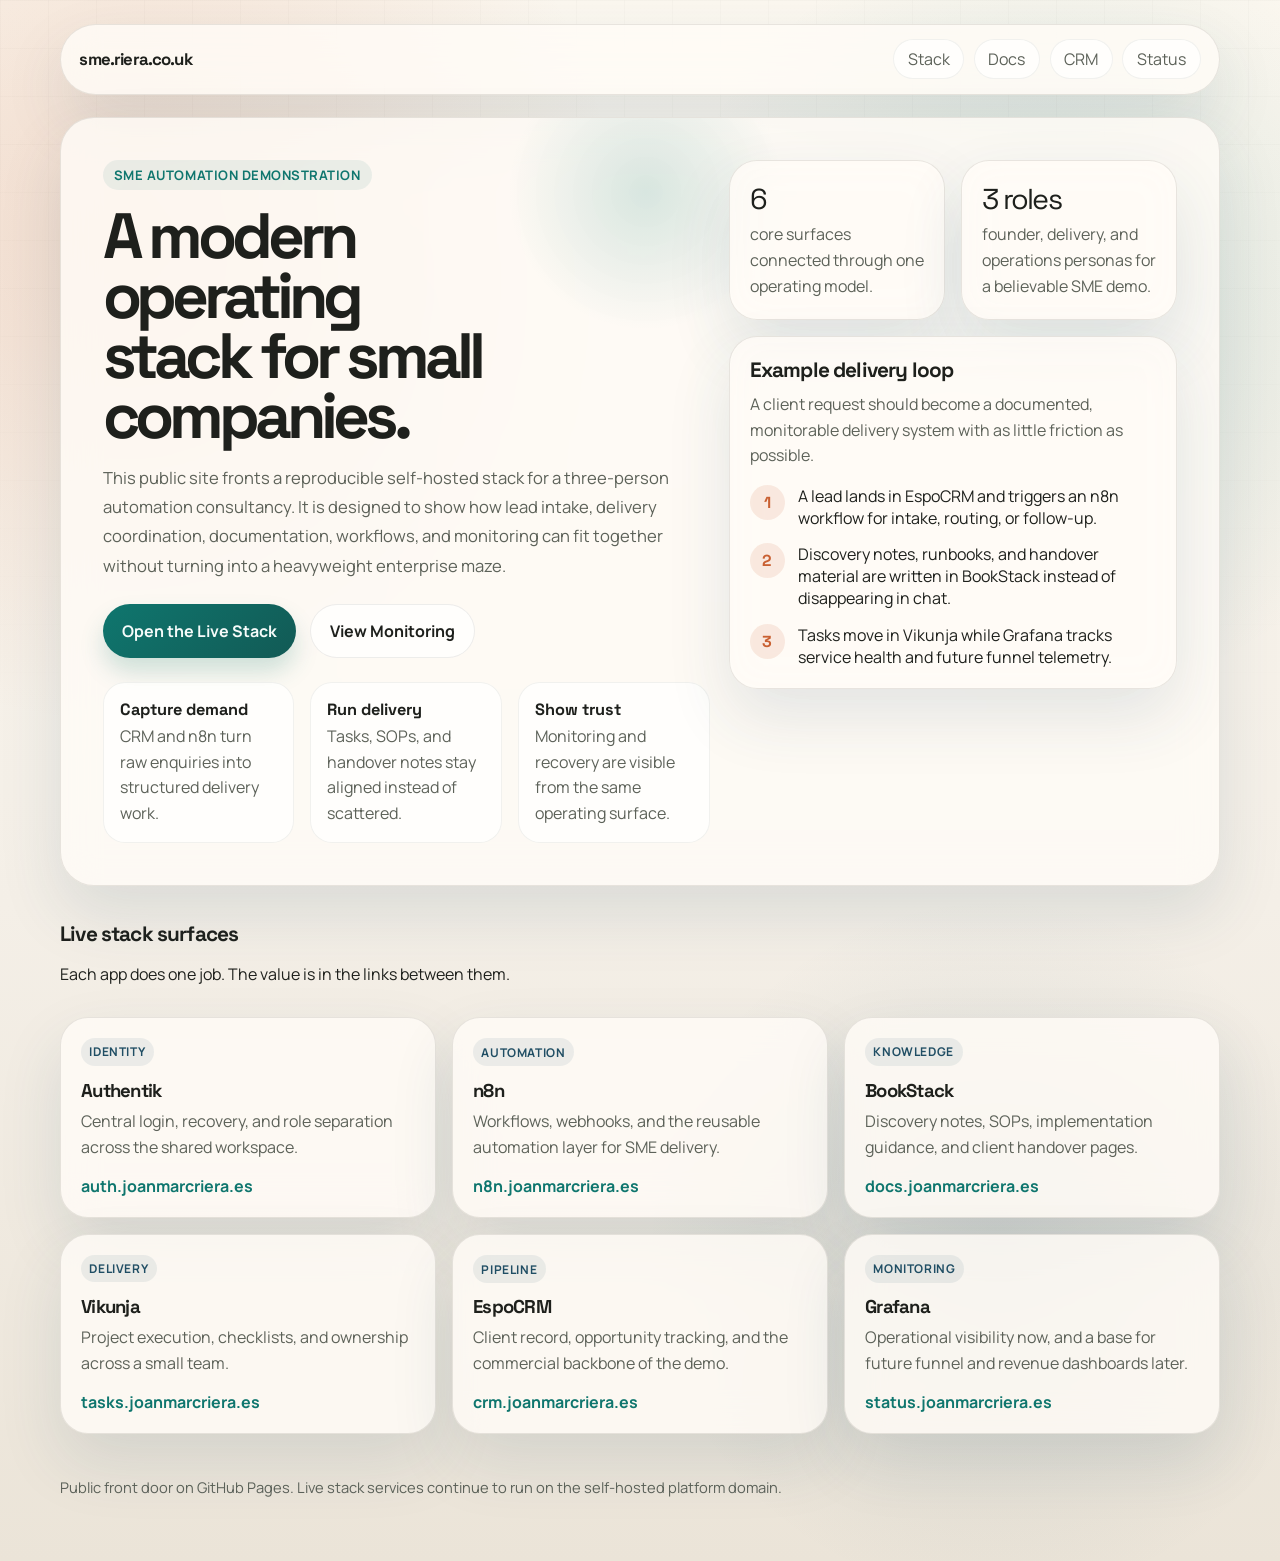
==== index.html @ 88e0353f "Add GitHub Pages landing site" ====
<!doctype html>
<html lang="en">
<head>
  <meta charset="utf-8">
  <meta name="viewport" content="width=device-width, initial-scale=1">
  <title>SME Automation Stack</title>
  <meta name="description" content="A compact public front door for a reproducible SME automation stack built around CRM, docs, tasks, workflows, and monitoring.">
  <link rel="preconnect" href="https://fonts.googleapis.com">
  <link rel="preconnect" href="https://fonts.gstatic.com" crossorigin>
  <link href="https://fonts.googleapis.com/css2?family=Space+Grotesk:wght@500;700&family=Manrope:wght@400;500;700&display=swap" rel="stylesheet">
  <style>
    :root {
      --bg: #f4efe7;
      --text: #1e201c;
      --muted: #5d6259;
      --line: rgba(30, 32, 28, 0.1);
      --panel: rgba(255, 252, 247, 0.82);
      --accent: #0f766e;
      --accent-2: #c96032;
      --accent-3: #204e64;
      --shadow: 0 28px 64px rgba(32, 78, 100, 0.12);
      --radius: 28px;
    }

    * { box-sizing: border-box; }
    html { scroll-behavior: smooth; }

    body {
      margin: 0;
      min-height: 100vh;
      font-family: "Manrope", sans-serif;
      color: var(--text);
      background:
        radial-gradient(circle at 10% 15%, rgba(201, 96, 50, 0.18), transparent 28%),
        radial-gradient(circle at 82% 20%, rgba(15, 118, 110, 0.14), transparent 24%),
        radial-gradient(circle at 78% 80%, rgba(32, 78, 100, 0.12), transparent 22%),
        linear-gradient(180deg, #fbf7ef 0%, var(--bg) 58%, #ebe4d8 100%);
    }

    body::before {
      content: "";
      position: fixed;
      inset: 0;
      background-image:
        linear-gradient(rgba(30, 32, 28, 0.04) 1px, transparent 1px),
        linear-gradient(90deg, rgba(30, 32, 28, 0.04) 1px, transparent 1px);
      background-size: 48px 48px;
      mask-image: linear-gradient(180deg, rgba(0, 0, 0, 0.45), transparent 85%);
      pointer-events: none;
    }

    a {
      color: inherit;
      text-decoration: none;
    }

    .shell {
      width: min(1160px, calc(100% - 2rem));
      margin: 0 auto;
      padding: 1.5rem 0 4rem;
      position: relative;
    }

    .topbar,
    .hero,
    .stack-card,
    .service-card,
    .flow-card {
      border: 1px solid var(--line);
      background: var(--panel);
      backdrop-filter: blur(18px);
      box-shadow: var(--shadow);
    }

    .topbar {
      display: flex;
      justify-content: space-between;
      align-items: center;
      gap: 1rem;
      border-radius: 999px;
      padding: 0.9rem 1.15rem;
      margin-bottom: 1.4rem;
    }

    .brand {
      font-family: "Space Grotesk", sans-serif;
      font-weight: 700;
      letter-spacing: -0.05em;
      font-size: 1.05rem;
    }

    .topnav {
      display: flex;
      flex-wrap: wrap;
      gap: 0.6rem;
      justify-content: flex-end;
    }

    .pill {
      padding: 0.5rem 0.85rem;
      border-radius: 999px;
      background: rgba(255, 255, 255, 0.72);
      color: var(--muted);
      border: 1px solid rgba(30, 32, 28, 0.06);
    }

    .hero {
      border-radius: 34px;
      padding: 2.6rem;
      display: grid;
      grid-template-columns: minmax(0, 1.15fr) minmax(320px, 0.85fr);
      gap: 1.2rem;
      overflow: hidden;
    }

    .hero-copy {
      position: relative;
    }

    .hero-copy::after {
      content: "";
      position: absolute;
      right: -5rem;
      top: -7rem;
      width: 18rem;
      height: 18rem;
      background: radial-gradient(circle, rgba(15, 118, 110, 0.16), transparent 68%);
      pointer-events: none;
    }

    .eyebrow {
      display: inline-flex;
      align-items: center;
      gap: 0.5rem;
      padding: 0.38rem 0.7rem;
      border-radius: 999px;
      color: var(--accent);
      background: rgba(15, 118, 110, 0.08);
      font-size: 0.82rem;
      font-weight: 700;
      letter-spacing: 0.04em;
      text-transform: uppercase;
    }

    h1 {
      margin: 1rem 0 0.9rem;
      font-family: "Space Grotesk", sans-serif;
      font-size: clamp(3rem, 5vw, 5.4rem);
      line-height: 0.94;
      letter-spacing: -0.08em;
      max-width: 10ch;
    }

    .lead {
      max-width: 60ch;
      color: var(--muted);
      line-height: 1.75;
      font-size: 1.04rem;
      margin-bottom: 1.5rem;
    }

    .actions {
      display: flex;
      flex-wrap: wrap;
      gap: 0.85rem;
      margin-bottom: 1.5rem;
    }

    .button {
      display: inline-flex;
      align-items: center;
      justify-content: center;
      padding: 0.95rem 1.2rem;
      border-radius: 999px;
      font-weight: 700;
      transition: transform 180ms ease;
    }

    .button:hover { transform: translateY(-2px); }

    .button-primary {
      color: #f6fbfa;
      background: linear-gradient(135deg, var(--accent), #125a55);
      box-shadow: 0 14px 24px rgba(15, 118, 110, 0.2);
    }

    .button-secondary {
      background: rgba(255, 255, 255, 0.72);
      border: 1px solid rgba(30, 32, 28, 0.08);
    }

    .signal-grid,
    .service-grid {
      display: grid;
      gap: 1rem;
    }

    .signal-grid {
      grid-template-columns: repeat(3, minmax(0, 1fr));
    }

    .stack-side {
      display: grid;
      gap: 1rem;
      align-content: start;
    }

    .stack-card,
    .flow-card,
    .service-card {
      border-radius: var(--radius);
      padding: 1.25rem;
    }

    .signal {
      border-radius: 22px;
      padding: 1rem;
      background: rgba(255, 255, 255, 0.72);
      border: 1px solid rgba(30, 32, 28, 0.06);
    }

    .signal strong,
    .stack-card strong {
      display: block;
      font-family: "Space Grotesk", sans-serif;
      font-size: 1.02rem;
      margin-bottom: 0.25rem;
    }

    .stack-metrics {
      display: grid;
      grid-template-columns: repeat(2, minmax(0, 1fr));
      gap: 1rem;
    }

    .stack-card big {
      display: block;
      font-family: "Space Grotesk", sans-serif;
      font-size: 1.8rem;
      letter-spacing: -0.06em;
      margin-bottom: 0.35rem;
    }

    .stack-card p,
    .flow-card p,
    .service-card p,
    .signal span {
      margin: 0;
      color: var(--muted);
      line-height: 1.6;
    }

    .flow-list {
      display: grid;
      gap: 0.9rem;
      margin-top: 1rem;
    }

    .flow-step {
      display: grid;
      grid-template-columns: 2.2rem minmax(0, 1fr);
      gap: 0.8rem;
      align-items: start;
    }

    .flow-step b {
      display: inline-flex;
      align-items: center;
      justify-content: center;
      width: 2.2rem;
      height: 2.2rem;
      border-radius: 50%;
      background: rgba(201, 96, 50, 0.12);
      color: var(--accent-2);
      font-family: "Space Grotesk", sans-serif;
    }

    .section-head {
      display: flex;
      justify-content: space-between;
      gap: 1rem;
      align-items: end;
      margin: 2.2rem 0 1rem;
    }

    .section-head h2,
    .flow-card h2 {
      margin: 0 0 0.55rem;
      font-family: "Space Grotesk", sans-serif;
      font-size: 1.3rem;
      letter-spacing: -0.04em;
    }

    .service-grid {
      grid-template-columns: repeat(3, minmax(0, 1fr));
    }

    .service-card {
      transition: transform 180ms ease, border-color 180ms ease, background 180ms ease;
    }

    .service-card:hover {
      transform: translateY(-4px);
      border-color: rgba(15, 118, 110, 0.24);
      background: rgba(255, 255, 255, 0.92);
    }

    .tag {
      display: inline-flex;
      margin-bottom: 0.8rem;
      padding: 0.34rem 0.56rem;
      border-radius: 999px;
      background: rgba(32, 78, 100, 0.08);
      color: var(--accent-3);
      font-size: 0.75rem;
      font-weight: 700;
      letter-spacing: 0.05em;
      text-transform: uppercase;
    }

    .service-card h3 {
      margin: 0 0 0.45rem;
      font-family: "Space Grotesk", sans-serif;
      font-size: 1.16rem;
      letter-spacing: -0.04em;
    }

    .service-link {
      display: inline-block;
      margin-top: 0.9rem;
      font-weight: 700;
      color: var(--accent);
    }

    footer {
      margin-top: 1.5rem;
      padding-top: 1.2rem;
      color: var(--muted);
      font-size: 0.92rem;
    }

    @media (max-width: 980px) {
      .hero,
      .service-grid {
        grid-template-columns: 1fr;
      }

      .signal-grid,
      .stack-metrics {
        grid-template-columns: 1fr;
      }

      .section-head {
        flex-direction: column;
        align-items: start;
      }
    }

    @media (max-width: 640px) {
      .shell {
        width: min(100% - 1rem, 1160px);
        padding-top: 1rem;
      }

      .topbar {
        border-radius: 24px;
        padding: 1rem;
      }

      .hero,
      .stack-card,
      .flow-card,
      .service-card {
        border-radius: 24px;
      }

      .hero {
        padding: 1.5rem;
      }
    }
  </style>
</head>
<body>
  <div class="shell">
    <header class="topbar">
      <div class="brand">sme.riera.co.uk</div>
      <nav class="topnav" aria-label="Public navigation">
        <a class="pill" href="https://joanmarcriera.es/">Stack</a>
        <a class="pill" href="https://docs.joanmarcriera.es/">Docs</a>
        <a class="pill" href="https://crm.joanmarcriera.es/">CRM</a>
        <a class="pill" href="https://status.joanmarcriera.es/d/stack-overview/stack-overview">Status</a>
      </nav>
    </header>

    <section class="hero">
      <div class="hero-copy">
        <div class="eyebrow">SME Automation Demonstration</div>
        <h1>A modern operating stack for small companies.</h1>
        <p class="lead">
          This public site fronts a reproducible self-hosted stack for a three-person automation consultancy.
          It is designed to show how lead intake, delivery coordination, documentation, workflows, and monitoring
          can fit together without turning into a heavyweight enterprise maze.
        </p>
        <div class="actions">
          <a class="button button-primary" href="https://joanmarcriera.es/">Open the Live Stack</a>
          <a class="button button-secondary" href="https://status.joanmarcriera.es/d/stack-overview/stack-overview">View Monitoring</a>
        </div>
        <div class="signal-grid">
          <div class="signal">
            <strong>Capture demand</strong>
            <span>CRM and n8n turn raw enquiries into structured delivery work.</span>
          </div>
          <div class="signal">
            <strong>Run delivery</strong>
            <span>Tasks, SOPs, and handover notes stay aligned instead of scattered.</span>
          </div>
          <div class="signal">
            <strong>Show trust</strong>
            <span>Monitoring and recovery are visible from the same operating surface.</span>
          </div>
        </div>
      </div>

      <aside class="stack-side">
        <div class="stack-metrics">
          <section class="stack-card">
            <big>6</big>
            <p>core surfaces connected through one operating model.</p>
          </section>
          <section class="stack-card">
            <big>3 roles</big>
            <p>founder, delivery, and operations personas for a believable SME demo.</p>
          </section>
        </div>
        <section class="flow-card">
          <h2>Example delivery loop</h2>
          <p>A client request should become a documented, monitorable delivery system with as little friction as possible.</p>
          <div class="flow-list">
            <div class="flow-step">
              <b>1</b>
              <div>A lead lands in EspoCRM and triggers an n8n workflow for intake, routing, or follow-up.</div>
            </div>
            <div class="flow-step">
              <b>2</b>
              <div>Discovery notes, runbooks, and handover material are written in BookStack instead of disappearing in chat.</div>
            </div>
            <div class="flow-step">
              <b>3</b>
              <div>Tasks move in Vikunja while Grafana tracks service health and future funnel telemetry.</div>
            </div>
          </div>
        </section>
      </aside>
    </section>

    <section>
      <div class="section-head">
        <div>
          <h2>Live stack surfaces</h2>
          <p>Each app does one job. The value is in the links between them.</p>
        </div>
      </div>

      <div class="service-grid">
        <a class="service-card" href="https://auth.joanmarcriera.es/">
          <span class="tag">Identity</span>
          <h3>Authentik</h3>
          <p>Central login, recovery, and role separation across the shared workspace.</p>
          <span class="service-link">auth.joanmarcriera.es</span>
        </a>

        <a class="service-card" href="https://n8n.joanmarcriera.es/">
          <span class="tag">Automation</span>
          <h3>n8n</h3>
          <p>Workflows, webhooks, and the reusable automation layer for SME delivery.</p>
          <span class="service-link">n8n.joanmarcriera.es</span>
        </a>

        <a class="service-card" href="https://docs.joanmarcriera.es/">
          <span class="tag">Knowledge</span>
          <h3>BookStack</h3>
          <p>Discovery notes, SOPs, implementation guidance, and client handover pages.</p>
          <span class="service-link">docs.joanmarcriera.es</span>
        </a>

        <a class="service-card" href="https://tasks.joanmarcriera.es/">
          <span class="tag">Delivery</span>
          <h3>Vikunja</h3>
          <p>Project execution, checklists, and ownership across a small team.</p>
          <span class="service-link">tasks.joanmarcriera.es</span>
        </a>

        <a class="service-card" href="https://crm.joanmarcriera.es/">
          <span class="tag">Pipeline</span>
          <h3>EspoCRM</h3>
          <p>Client record, opportunity tracking, and the commercial backbone of the demo.</p>
          <span class="service-link">crm.joanmarcriera.es</span>
        </a>

        <a class="service-card" href="https://status.joanmarcriera.es/d/stack-overview/stack-overview">
          <span class="tag">Monitoring</span>
          <h3>Grafana</h3>
          <p>Operational visibility now, and a base for future funnel and revenue dashboards later.</p>
          <span class="service-link">status.joanmarcriera.es</span>
        </a>
      </div>
    </section>

    <footer>
      Public front door on GitHub Pages. Live stack services continue to run on the self-hosted platform domain.
    </footer>
  </div>
</body>
</html>
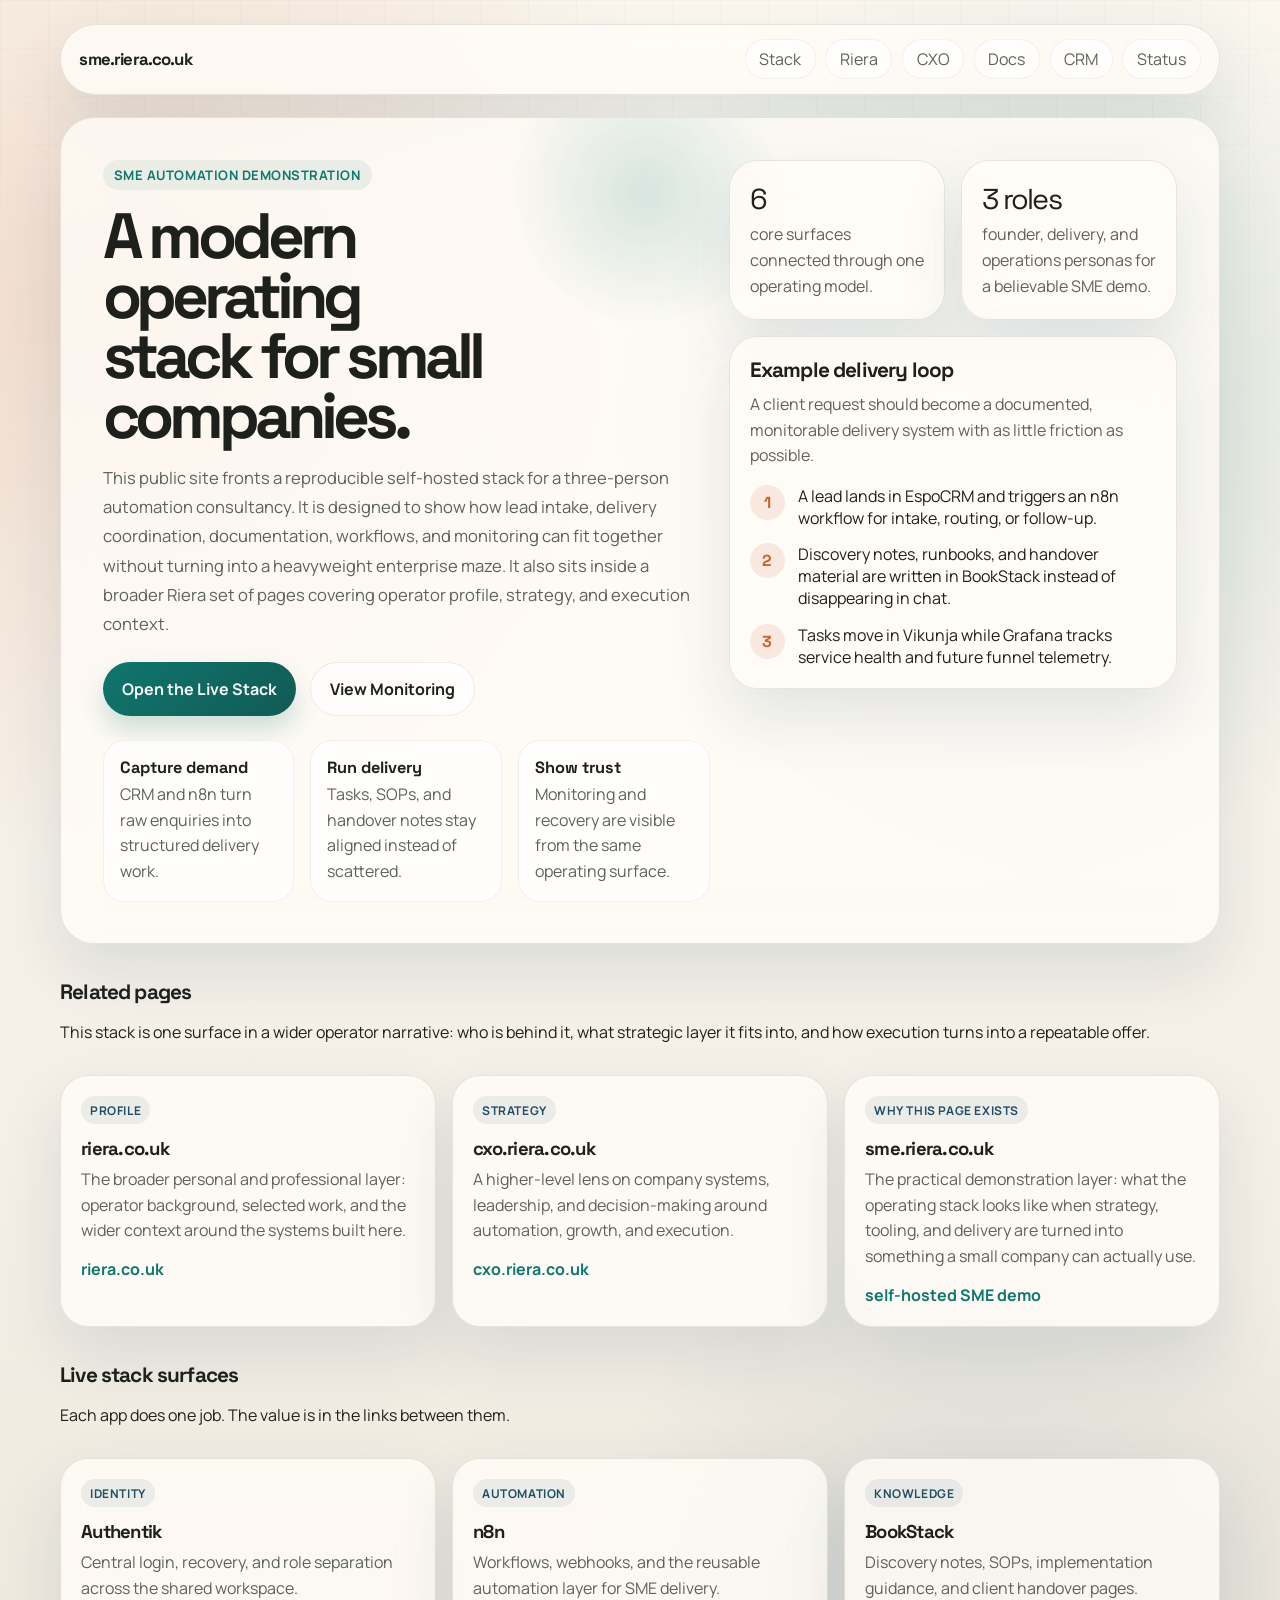
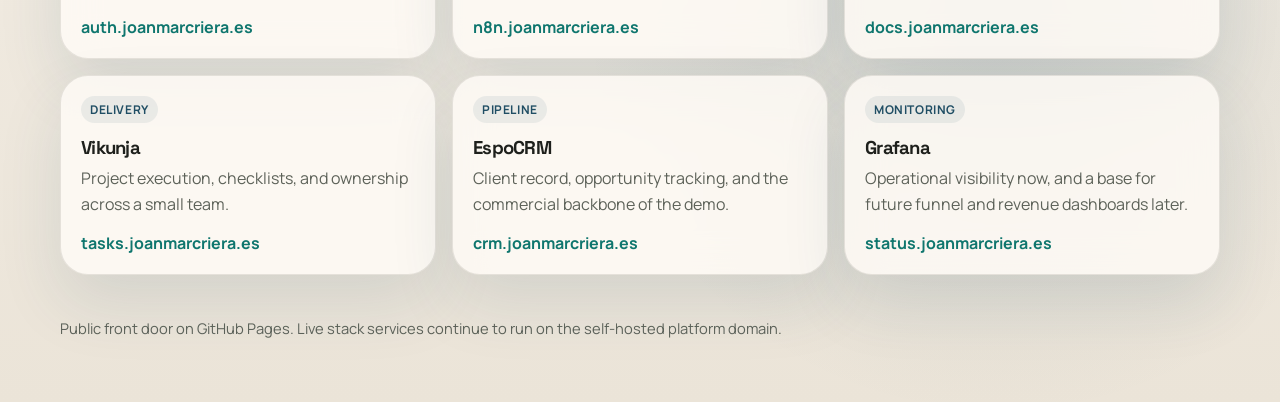
==== commit 53c31106: "Link related Riera pages from landing site" ====
--- a/index.html
+++ b/index.html
@@ -190,7 +190,8 @@
     }
 
     .signal-grid,
-    .service-grid {
+    .service-grid,
+    .related-grid {
       display: grid;
       gap: 1rem;
     }
@@ -291,7 +292,8 @@
       letter-spacing: -0.04em;
     }
 
-    .service-grid {
+    .service-grid,
+    .related-grid {
       grid-template-columns: repeat(3, minmax(0, 1fr));
     }
 
@@ -341,7 +343,8 @@
 
     @media (max-width: 980px) {
       .hero,
-      .service-grid {
+      .service-grid,
+      .related-grid {
         grid-template-columns: 1fr;
       }
 
@@ -386,6 +389,8 @@
       <div class="brand">sme.riera.co.uk</div>
       <nav class="topnav" aria-label="Public navigation">
         <a class="pill" href="https://joanmarcriera.es/">Stack</a>
+        <a class="pill" href="https://riera.co.uk/">Riera</a>
+        <a class="pill" href="https://cxo.riera.co.uk/">CXO</a>
         <a class="pill" href="https://docs.joanmarcriera.es/">Docs</a>
         <a class="pill" href="https://crm.joanmarcriera.es/">CRM</a>
         <a class="pill" href="https://status.joanmarcriera.es/d/stack-overview/stack-overview">Status</a>
@@ -399,7 +404,8 @@
         <p class="lead">
           This public site fronts a reproducible self-hosted stack for a three-person automation consultancy.
           It is designed to show how lead intake, delivery coordination, documentation, workflows, and monitoring
-          can fit together without turning into a heavyweight enterprise maze.
+          can fit together without turning into a heavyweight enterprise maze. It also sits inside a broader Riera
+          set of pages covering operator profile, strategy, and execution context.
         </p>
         <div class="actions">
           <a class="button button-primary" href="https://joanmarcriera.es/">Open the Live Stack</a>
@@ -456,6 +462,38 @@
     <section>
       <div class="section-head">
         <div>
+          <h2>Related pages</h2>
+          <p>This stack is one surface in a wider operator narrative: who is behind it, what strategic layer it fits into, and how execution turns into a repeatable offer.</p>
+        </div>
+      </div>
+
+      <div class="related-grid">
+        <a class="service-card" href="https://riera.co.uk/">
+          <span class="tag">Profile</span>
+          <h3>riera.co.uk</h3>
+          <p>The broader personal and professional layer: operator background, selected work, and the wider context around the systems built here.</p>
+          <span class="service-link">riera.co.uk</span>
+        </a>
+
+        <a class="service-card" href="https://cxo.riera.co.uk/">
+          <span class="tag">Strategy</span>
+          <h3>cxo.riera.co.uk</h3>
+          <p>A higher-level lens on company systems, leadership, and decision-making around automation, growth, and execution.</p>
+          <span class="service-link">cxo.riera.co.uk</span>
+        </a>
+
+        <div class="service-card">
+          <span class="tag">Why this page exists</span>
+          <h3>sme.riera.co.uk</h3>
+          <p>The practical demonstration layer: what the operating stack looks like when strategy, tooling, and delivery are turned into something a small company can actually use.</p>
+          <span class="service-link">self-hosted SME demo</span>
+        </div>
+      </div>
+    </section>
+
+    <section>
+      <div class="section-head">
+        <div>
           <h2>Live stack surfaces</h2>
           <p>Each app does one job. The value is in the links between them.</p>
         </div>
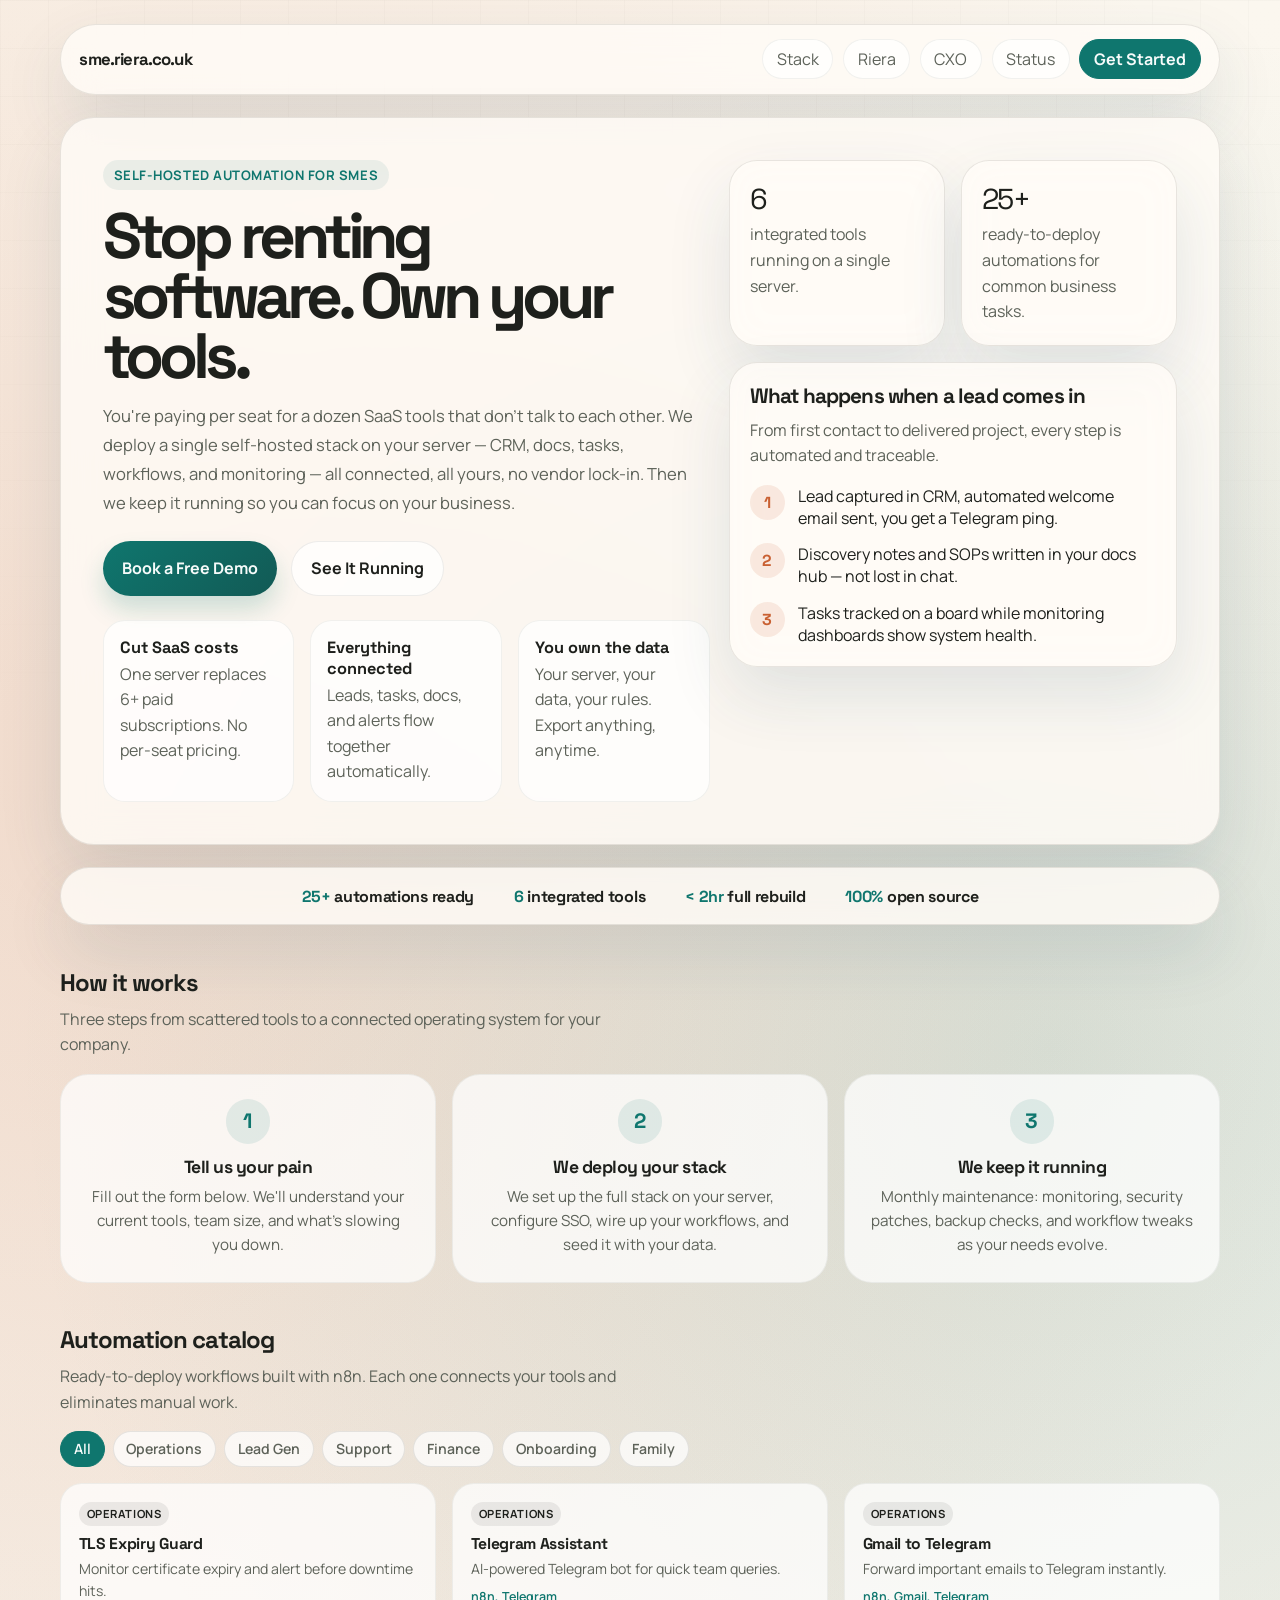
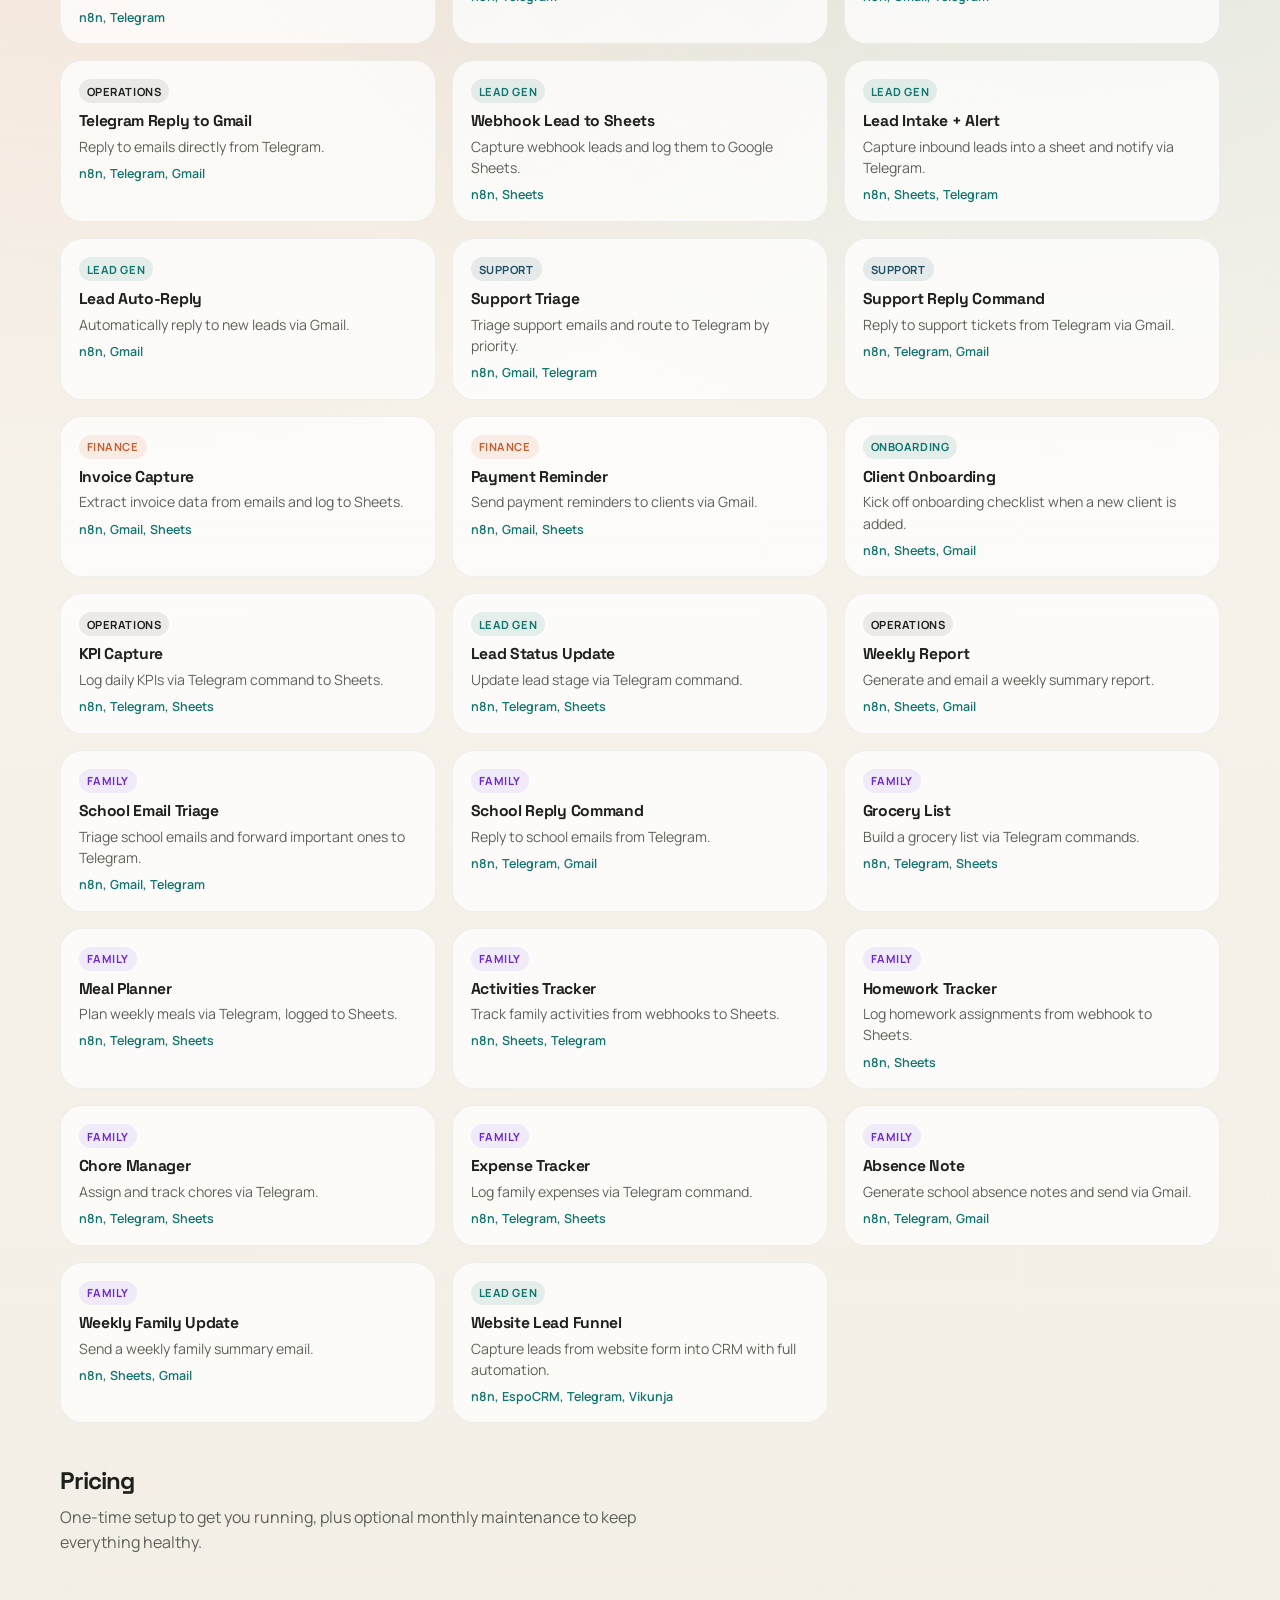
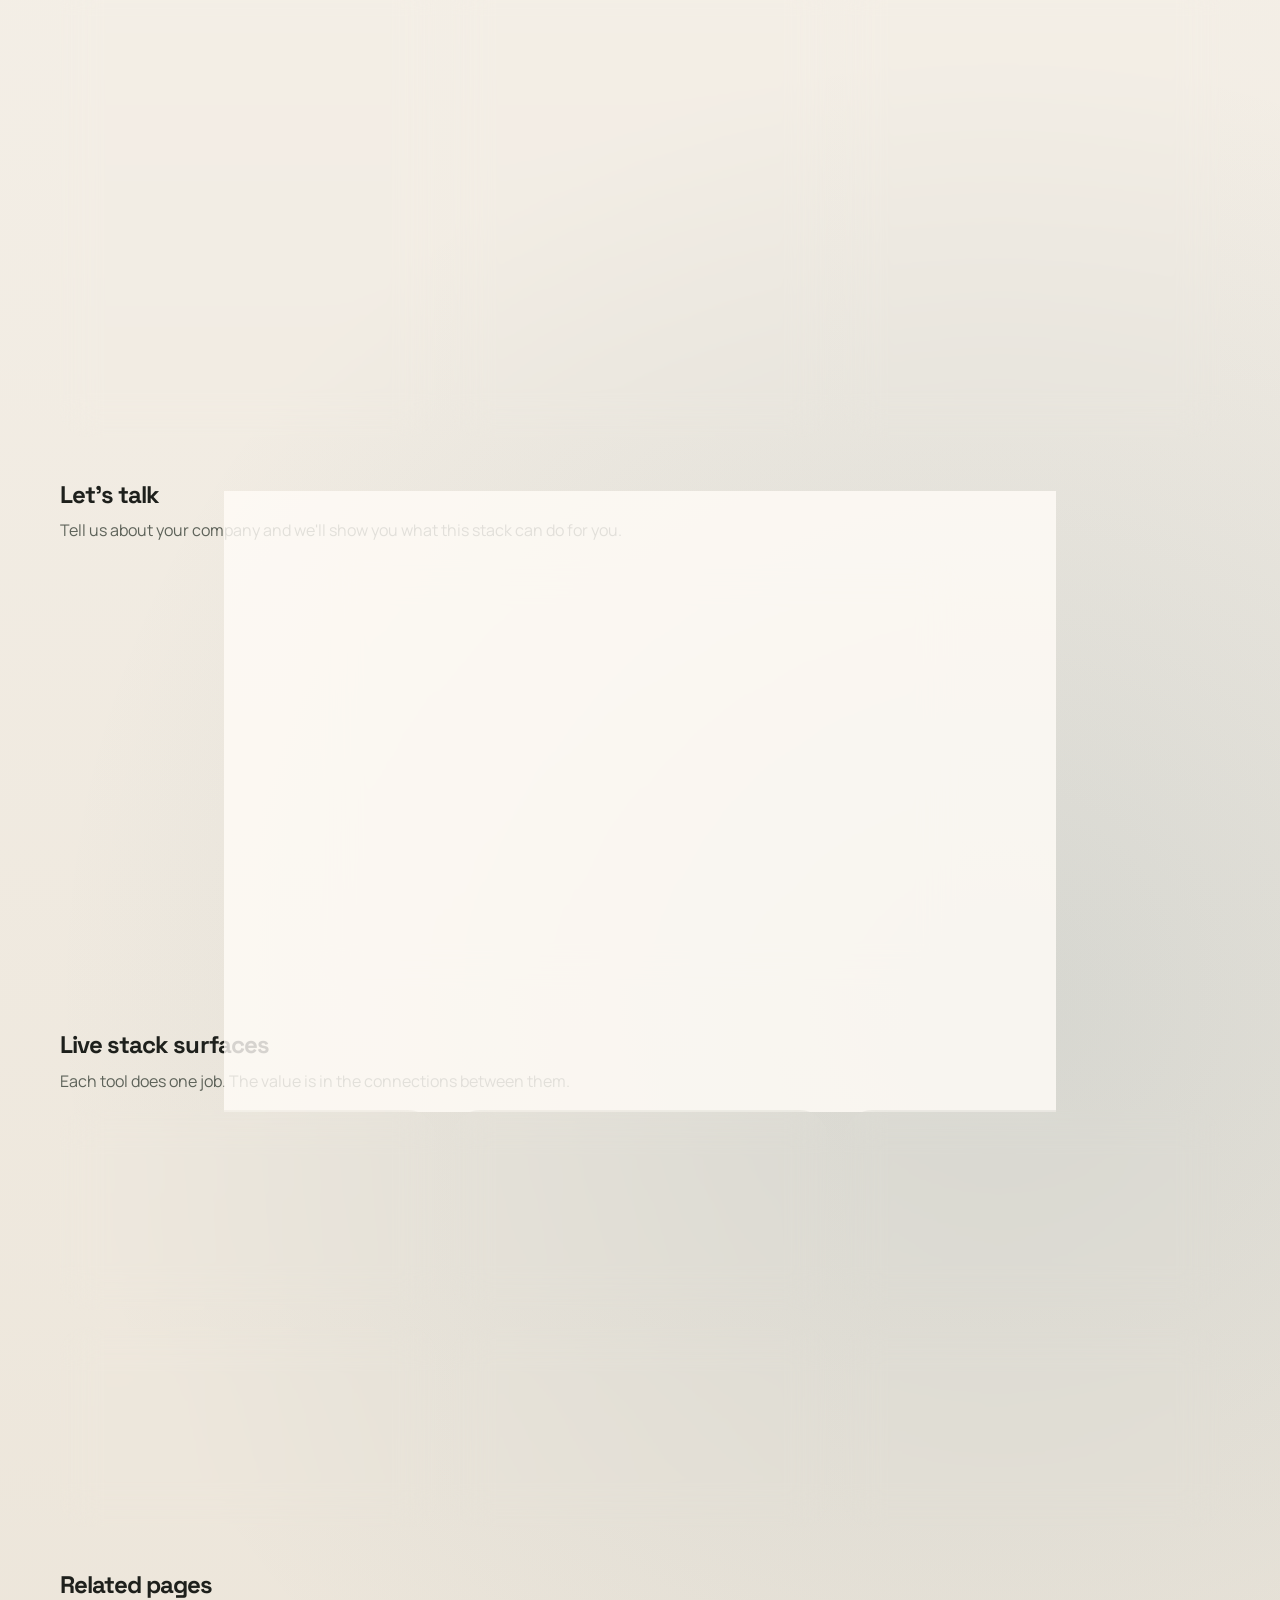
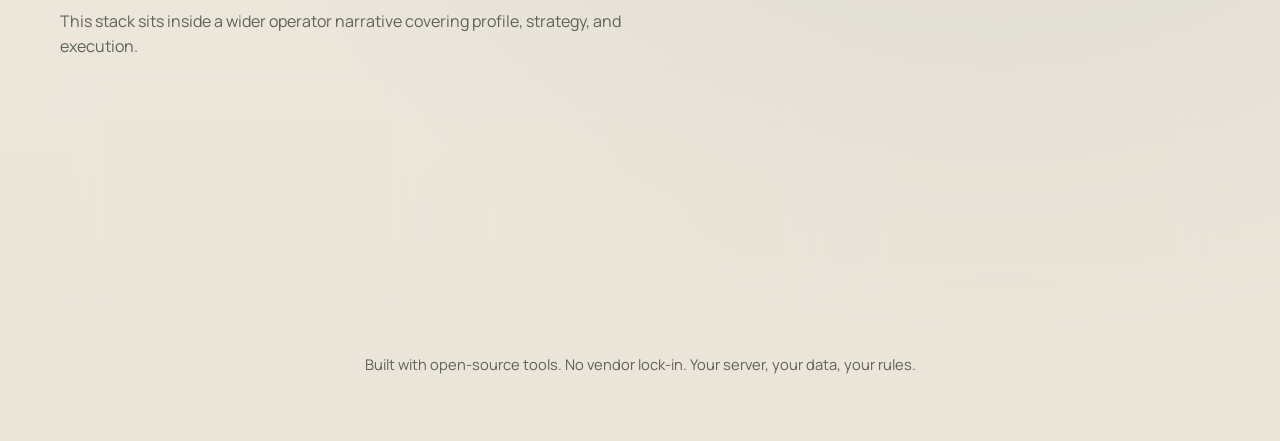
==== commit ad600568: "Add sales landing page, lead funnel workflow, and setup docs Redesign index.html from engineer-facin" ====
--- a/index.html
+++ b/index.html
@@ -3,8 +3,8 @@
 <head>
   <meta charset="utf-8">
   <meta name="viewport" content="width=device-width, initial-scale=1">
-  <title>SME Automation Stack</title>
-  <meta name="description" content="A compact public front door for a reproducible SME automation stack built around CRM, docs, tasks, workflows, and monitoring.">
+  <title>SME Automation Stack — Own Your Tools</title>
+  <meta name="description" content="Self-hosted automation stack for small companies. Stop paying per-seat SaaS fees. We deploy, you own, we maintain.">
   <link rel="preconnect" href="https://fonts.googleapis.com">
   <link rel="preconnect" href="https://fonts.gstatic.com" crossorigin>
   <link href="https://fonts.googleapis.com/css2?family=Space+Grotesk:wght@500;700&family=Manrope:wght@400;500;700&display=swap" rel="stylesheet">
@@ -22,11 +22,10 @@
       --radius: 28px;
     }
 
-    * { box-sizing: border-box; }
+    * { box-sizing: border-box; margin: 0; }
     html { scroll-behavior: smooth; }
 
     body {
-      margin: 0;
       min-height: 100vh;
       font-family: "Manrope", sans-serif;
       color: var(--text);
@@ -49,10 +48,7 @@
       pointer-events: none;
     }
 
-    a {
-      color: inherit;
-      text-decoration: none;
-    }
+    a { color: inherit; text-decoration: none; }
 
     .shell {
       width: min(1160px, calc(100% - 2rem));
@@ -61,11 +57,7 @@
       position: relative;
     }
 
-    .topbar,
-    .hero,
-    .stack-card,
-    .service-card,
-    .flow-card {
+    .topbar, .hero, .stack-card, .service-card, .flow-card, .price-card, .proof-bar, .form-panel {
       border: 1px solid var(--line);
       background: var(--panel);
       backdrop-filter: blur(18px);
@@ -104,6 +96,13 @@
       border: 1px solid rgba(30, 32, 28, 0.06);
     }
 
+    .pill-cta {
+      background: var(--accent);
+      color: #f6fbfa;
+      border-color: var(--accent);
+      font-weight: 700;
+    }
+
     .hero {
       border-radius: 34px;
       padding: 2.6rem;
@@ -111,21 +110,6 @@
       grid-template-columns: minmax(0, 1.15fr) minmax(320px, 0.85fr);
       gap: 1.2rem;
       overflow: hidden;
-    }
-
-    .hero-copy {
-      position: relative;
-    }
-
-    .hero-copy::after {
-      content: "";
-      position: absolute;
-      right: -5rem;
-      top: -7rem;
-      width: 18rem;
-      height: 18rem;
-      background: radial-gradient(circle, rgba(15, 118, 110, 0.16), transparent 68%);
-      pointer-events: none;
     }
 
     .eyebrow {
@@ -145,10 +129,10 @@
     h1 {
       margin: 1rem 0 0.9rem;
       font-family: "Space Grotesk", sans-serif;
-      font-size: clamp(3rem, 5vw, 5.4rem);
+      font-size: clamp(2.6rem, 5vw, 5.4rem);
       line-height: 0.94;
       letter-spacing: -0.08em;
-      max-width: 10ch;
+      max-width: 14ch;
     }
 
     .lead {
@@ -173,6 +157,9 @@
       padding: 0.95rem 1.2rem;
       border-radius: 999px;
       font-weight: 700;
+      font-family: inherit;
+      font-size: 1rem;
+      cursor: pointer;
       transition: transform 180ms ease;
     }
 
@@ -182,6 +169,7 @@
       color: #f6fbfa;
       background: linear-gradient(135deg, var(--accent), #125a55);
       box-shadow: 0 14px 24px rgba(15, 118, 110, 0.2);
+      border: none;
     }
 
     .button-secondary {
@@ -189,28 +177,10 @@
       border: 1px solid rgba(30, 32, 28, 0.08);
     }
 
-    .signal-grid,
-    .service-grid,
-    .related-grid {
+    .signal-grid {
       display: grid;
+      grid-template-columns: repeat(3, minmax(0, 1fr));
       gap: 1rem;
-    }
-
-    .signal-grid {
-      grid-template-columns: repeat(3, minmax(0, 1fr));
-    }
-
-    .stack-side {
-      display: grid;
-      gap: 1rem;
-      align-content: start;
-    }
-
-    .stack-card,
-    .flow-card,
-    .service-card {
-      border-radius: var(--radius);
-      padding: 1.25rem;
     }
 
     .signal {
@@ -220,12 +190,28 @@
       border: 1px solid rgba(30, 32, 28, 0.06);
     }
 
-    .signal strong,
-    .stack-card strong {
+    .signal strong {
       display: block;
       font-family: "Space Grotesk", sans-serif;
       font-size: 1.02rem;
       margin-bottom: 0.25rem;
+    }
+
+    .signal span, .stack-card p, .flow-card p, .service-card p {
+      margin: 0;
+      color: var(--muted);
+      line-height: 1.6;
+    }
+
+    .stack-side {
+      display: grid;
+      gap: 1rem;
+      align-content: start;
+    }
+
+    .stack-card, .flow-card, .service-card, .price-card {
+      border-radius: var(--radius);
+      padding: 1.25rem;
     }
 
     .stack-metrics {
@@ -242,13 +228,11 @@
       margin-bottom: 0.35rem;
     }
 
-    .stack-card p,
-    .flow-card p,
-    .service-card p,
-    .signal span {
-      margin: 0;
-      color: var(--muted);
-      line-height: 1.6;
+    .flow-card h2 {
+      margin: 0 0 0.55rem;
+      font-family: "Space Grotesk", sans-serif;
+      font-size: 1.3rem;
+      letter-spacing: -0.04em;
     }
 
     .flow-list {
@@ -276,25 +260,332 @@
       font-family: "Space Grotesk", sans-serif;
     }
 
+    .proof-bar {
+      border-radius: 999px;
+      padding: 1.1rem 2rem;
+      margin: 1.4rem 0;
+      display: flex;
+      justify-content: center;
+      flex-wrap: wrap;
+      gap: 1.5rem 2.5rem;
+      text-align: center;
+    }
+
+    .proof-item {
+      font-weight: 700;
+      font-family: "Space Grotesk", sans-serif;
+      font-size: 1rem;
+      letter-spacing: -0.02em;
+    }
+
+    .proof-item span {
+      color: var(--accent);
+    }
+
     .section-head {
       display: flex;
       justify-content: space-between;
       gap: 1rem;
       align-items: end;
-      margin: 2.2rem 0 1rem;
-    }
-
-    .section-head h2,
-    .flow-card h2 {
+      margin: 2.6rem 0 1rem;
+    }
+
+    .section-head h2 {
       margin: 0 0 0.55rem;
       font-family: "Space Grotesk", sans-serif;
+      font-size: 1.5rem;
+      letter-spacing: -0.04em;
+    }
+
+    .section-head p {
+      color: var(--muted);
+      line-height: 1.6;
+      max-width: 60ch;
+    }
+
+    .steps-grid {
+      display: grid;
+      grid-template-columns: repeat(3, minmax(0, 1fr));
+      gap: 1rem;
+    }
+
+    .step-card {
+      border-radius: var(--radius);
+      padding: 1.5rem;
+      background: rgba(255, 255, 255, 0.72);
+      border: 1px solid rgba(30, 32, 28, 0.06);
+      text-align: center;
+    }
+
+    .step-num {
+      display: inline-flex;
+      align-items: center;
+      justify-content: center;
+      width: 2.8rem;
+      height: 2.8rem;
+      border-radius: 50%;
+      background: rgba(15, 118, 110, 0.1);
+      color: var(--accent);
+      font-family: "Space Grotesk", sans-serif;
       font-size: 1.3rem;
+      font-weight: 700;
+      margin-bottom: 0.8rem;
+    }
+
+    .step-card h3 {
+      font-family: "Space Grotesk", sans-serif;
+      font-size: 1.1rem;
+      letter-spacing: -0.03em;
+      margin-bottom: 0.4rem;
+    }
+
+    .step-card p {
+      color: var(--muted);
+      line-height: 1.6;
+      font-size: 0.95rem;
+    }
+
+    .filter-bar {
+      display: flex;
+      flex-wrap: wrap;
+      gap: 0.5rem;
+      margin-bottom: 1rem;
+    }
+
+    .filter-btn {
+      padding: 0.45rem 0.8rem;
+      border-radius: 999px;
+      border: 1px solid rgba(30, 32, 28, 0.1);
+      background: rgba(255, 255, 255, 0.72);
+      color: var(--muted);
+      font-family: inherit;
+      font-size: 0.88rem;
+      font-weight: 600;
+      cursor: pointer;
+      transition: all 150ms ease;
+    }
+
+    .filter-btn:hover, .filter-btn.active {
+      background: var(--accent);
+      color: #f6fbfa;
+      border-color: var(--accent);
+    }
+
+    .catalog-grid {
+      display: grid;
+      grid-template-columns: repeat(3, minmax(0, 1fr));
+      gap: 1rem;
+    }
+
+    .wf-card {
+      border-radius: 22px;
+      padding: 1.1rem;
+      background: rgba(255, 255, 255, 0.72);
+      border: 1px solid rgba(30, 32, 28, 0.06);
+      transition: transform 180ms ease, border-color 180ms ease;
+    }
+
+    .wf-card:hover {
+      transform: translateY(-3px);
+      border-color: rgba(15, 118, 110, 0.24);
+    }
+
+    .wf-tag {
+      display: inline-flex;
+      margin-bottom: 0.5rem;
+      padding: 0.28rem 0.5rem;
+      border-radius: 999px;
+      font-size: 0.7rem;
+      font-weight: 700;
+      letter-spacing: 0.05em;
+      text-transform: uppercase;
+    }
+
+    .wf-tag-leads { background: rgba(15, 118, 110, 0.1); color: var(--accent); }
+    .wf-tag-support { background: rgba(32, 78, 100, 0.1); color: var(--accent-3); }
+    .wf-tag-finance { background: rgba(201, 96, 50, 0.1); color: var(--accent-2); }
+    .wf-tag-ops { background: rgba(30, 32, 28, 0.08); color: var(--text); }
+    .wf-tag-family { background: rgba(139, 92, 246, 0.1); color: #6d28d9; }
+    .wf-tag-onboarding { background: rgba(15, 118, 110, 0.1); color: var(--accent); }
+
+    .wf-card h4 {
+      font-family: "Space Grotesk", sans-serif;
+      font-size: 0.98rem;
+      letter-spacing: -0.02em;
+      margin-bottom: 0.3rem;
+    }
+
+    .wf-card p {
+      color: var(--muted);
+      font-size: 0.88rem;
+      line-height: 1.5;
+    }
+
+    .wf-tools {
+      margin-top: 0.5rem;
+      font-size: 0.78rem;
+      color: var(--accent);
+      font-weight: 600;
+    }
+
+    .pricing-grid {
+      display: grid;
+      grid-template-columns: repeat(3, minmax(0, 1fr));
+      gap: 1rem;
+    }
+
+    .price-card {
+      padding: 1.8rem 1.4rem;
+      text-align: center;
+      transition: transform 180ms ease;
+    }
+
+    .price-card:hover { transform: translateY(-4px); }
+
+    .price-card.featured {
+      border-color: var(--accent);
+      background: rgba(15, 118, 110, 0.04);
+    }
+
+    .price-tier {
+      font-family: "Space Grotesk", sans-serif;
+      font-size: 0.85rem;
+      font-weight: 700;
+      text-transform: uppercase;
+      letter-spacing: 0.06em;
+      color: var(--accent);
+      margin-bottom: 0.5rem;
+    }
+
+    .price-card h3 {
+      font-family: "Space Grotesk", sans-serif;
+      font-size: 1.25rem;
       letter-spacing: -0.04em;
-    }
-
-    .service-grid,
-    .related-grid {
+      margin-bottom: 0.3rem;
+    }
+
+    .price-amount {
+      font-family: "Space Grotesk", sans-serif;
+      font-size: 2rem;
+      font-weight: 700;
+      letter-spacing: -0.06em;
+      margin: 0.8rem 0;
+    }
+
+    .price-amount small {
+      font-size: 0.85rem;
+      font-weight: 500;
+      color: var(--muted);
+    }
+
+    .price-list {
+      list-style: none;
+      padding: 0;
+      text-align: left;
+      margin: 1rem 0;
+    }
+
+    .price-list li {
+      padding: 0.4rem 0;
+      color: var(--muted);
+      font-size: 0.92rem;
+      line-height: 1.5;
+      border-bottom: 1px solid var(--line);
+    }
+
+    .price-list li::before {
+      content: "\2713 ";
+      color: var(--accent);
+      font-weight: 700;
+    }
+
+    .form-panel {
+      border-radius: var(--radius);
+      padding: 2.2rem;
+      max-width: 640px;
+      margin: 0 auto;
+    }
+
+    .form-panel h2 {
+      font-family: "Space Grotesk", sans-serif;
+      font-size: 1.4rem;
+      letter-spacing: -0.04em;
+      margin-bottom: 0.4rem;
+      text-align: center;
+    }
+
+    .form-panel > p {
+      color: var(--muted);
+      text-align: center;
+      margin-bottom: 1.5rem;
+      line-height: 1.6;
+    }
+
+    .form-group {
+      margin-bottom: 1rem;
+    }
+
+    .form-group label {
+      display: block;
+      font-weight: 600;
+      font-size: 0.9rem;
+      margin-bottom: 0.35rem;
+    }
+
+    .form-group input,
+    .form-group select,
+    .form-group textarea {
+      width: 100%;
+      padding: 0.75rem 1rem;
+      border-radius: 16px;
+      border: 1px solid var(--line);
+      background: rgba(255, 255, 255, 0.8);
+      font-family: inherit;
+      font-size: 0.95rem;
+      color: var(--text);
+      outline: none;
+      transition: border-color 150ms ease;
+    }
+
+    .form-group input:focus,
+    .form-group select:focus,
+    .form-group textarea:focus {
+      border-color: var(--accent);
+    }
+
+    .form-group textarea {
+      min-height: 80px;
+      resize: vertical;
+    }
+
+    .form-row {
+      display: grid;
+      grid-template-columns: 1fr 1fr;
+      gap: 1rem;
+    }
+
+    .form-success {
+      display: none;
+      text-align: center;
+      padding: 2rem 1rem;
+    }
+
+    .form-success h3 {
+      font-family: "Space Grotesk", sans-serif;
+      color: var(--accent);
+      font-size: 1.3rem;
+      margin-bottom: 0.5rem;
+    }
+
+    .form-success p {
+      color: var(--muted);
+      line-height: 1.6;
+    }
+
+    .service-grid, .related-grid {
+      display: grid;
       grid-template-columns: repeat(3, minmax(0, 1fr));
+      gap: 1rem;
     }
 
     .service-card {
@@ -321,10 +612,10 @@
     }
 
     .service-card h3 {
-      margin: 0 0 0.45rem;
       font-family: "Space Grotesk", sans-serif;
       font-size: 1.16rem;
       letter-spacing: -0.04em;
+      margin-bottom: 0.45rem;
     }
 
     .service-link {
@@ -335,24 +626,21 @@
     }
 
     footer {
-      margin-top: 1.5rem;
+      margin-top: 2rem;
       padding-top: 1.2rem;
       color: var(--muted);
       font-size: 0.92rem;
+      text-align: center;
+      line-height: 1.6;
     }
 
     @media (max-width: 980px) {
-      .hero,
-      .service-grid,
-      .related-grid {
+      .hero, .service-grid, .related-grid, .pricing-grid, .catalog-grid, .steps-grid {
         grid-template-columns: 1fr;
       }
-
-      .signal-grid,
-      .stack-metrics {
+      .signal-grid, .stack-metrics {
         grid-template-columns: 1fr;
       }
-
       .section-head {
         flex-direction: column;
         align-items: start;
@@ -364,65 +652,55 @@
         width: min(100% - 1rem, 1160px);
         padding-top: 1rem;
       }
-
-      .topbar {
-        border-radius: 24px;
-        padding: 1rem;
-      }
-
-      .hero,
-      .stack-card,
-      .flow-card,
-      .service-card {
+      .topbar { border-radius: 24px; padding: 1rem; }
+      .hero, .stack-card, .flow-card, .service-card, .price-card, .form-panel {
         border-radius: 24px;
       }
-
-      .hero {
-        padding: 1.5rem;
-      }
+      .hero { padding: 1.5rem; }
+      .form-row { grid-template-columns: 1fr; }
+      .catalog-grid { grid-template-columns: 1fr 1fr; }
     }
   </style>
 </head>
 <body>
   <div class="shell">
+
     <header class="topbar">
       <div class="brand">sme.riera.co.uk</div>
-      <nav class="topnav" aria-label="Public navigation">
+      <nav class="topnav" aria-label="Navigation">
         <a class="pill" href="https://joanmarcriera.es/">Stack</a>
         <a class="pill" href="https://riera.co.uk/">Riera</a>
         <a class="pill" href="https://cxo.riera.co.uk/">CXO</a>
-        <a class="pill" href="https://docs.joanmarcriera.es/">Docs</a>
-        <a class="pill" href="https://crm.joanmarcriera.es/">CRM</a>
         <a class="pill" href="https://status.joanmarcriera.es/d/stack-overview/stack-overview">Status</a>
+        <a class="pill pill-cta" href="#contact">Get Started</a>
       </nav>
     </header>
 
     <section class="hero">
-      <div class="hero-copy">
-        <div class="eyebrow">SME Automation Demonstration</div>
-        <h1>A modern operating stack for small companies.</h1>
+      <div>
+        <div class="eyebrow">Self-Hosted Automation for SMEs</div>
+        <h1>Stop renting software. Own your tools.</h1>
         <p class="lead">
-          This public site fronts a reproducible self-hosted stack for a three-person automation consultancy.
-          It is designed to show how lead intake, delivery coordination, documentation, workflows, and monitoring
-          can fit together without turning into a heavyweight enterprise maze. It also sits inside a broader Riera
-          set of pages covering operator profile, strategy, and execution context.
+          You're paying per seat for a dozen SaaS tools that don't talk to each other.
+          We deploy a single self-hosted stack on your server — CRM, docs, tasks, workflows, and monitoring —
+          all connected, all yours, no vendor lock-in. Then we keep it running so you can focus on your business.
         </p>
         <div class="actions">
-          <a class="button button-primary" href="https://joanmarcriera.es/">Open the Live Stack</a>
-          <a class="button button-secondary" href="https://status.joanmarcriera.es/d/stack-overview/stack-overview">View Monitoring</a>
+          <a class="button button-primary" href="#contact">Book a Free Demo</a>
+          <a class="button button-secondary" href="https://status.joanmarcriera.es/d/stack-overview/stack-overview">See It Running</a>
         </div>
         <div class="signal-grid">
           <div class="signal">
-            <strong>Capture demand</strong>
-            <span>CRM and n8n turn raw enquiries into structured delivery work.</span>
+            <strong>Cut SaaS costs</strong>
+            <span>One server replaces 6+ paid subscriptions. No per-seat pricing.</span>
           </div>
           <div class="signal">
-            <strong>Run delivery</strong>
-            <span>Tasks, SOPs, and handover notes stay aligned instead of scattered.</span>
+            <strong>Everything connected</strong>
+            <span>Leads, tasks, docs, and alerts flow together automatically.</span>
           </div>
           <div class="signal">
-            <strong>Show trust</strong>
-            <span>Monitoring and recovery are visible from the same operating surface.</span>
+            <strong>You own the data</strong>
+            <span>Your server, your data, your rules. Export anything, anytime.</span>
           </div>
         </div>
       </div>
@@ -431,62 +709,168 @@
         <div class="stack-metrics">
           <section class="stack-card">
             <big>6</big>
-            <p>core surfaces connected through one operating model.</p>
+            <p>integrated tools running on a single server.</p>
           </section>
           <section class="stack-card">
-            <big>3 roles</big>
-            <p>founder, delivery, and operations personas for a believable SME demo.</p>
+            <big>25+</big>
+            <p>ready-to-deploy automations for common business tasks.</p>
           </section>
         </div>
         <section class="flow-card">
-          <h2>Example delivery loop</h2>
-          <p>A client request should become a documented, monitorable delivery system with as little friction as possible.</p>
+          <h2>What happens when a lead comes in</h2>
+          <p>From first contact to delivered project, every step is automated and traceable.</p>
           <div class="flow-list">
             <div class="flow-step">
               <b>1</b>
-              <div>A lead lands in EspoCRM and triggers an n8n workflow for intake, routing, or follow-up.</div>
+              <div>Lead captured in CRM, automated welcome email sent, you get a Telegram ping.</div>
             </div>
             <div class="flow-step">
               <b>2</b>
-              <div>Discovery notes, runbooks, and handover material are written in BookStack instead of disappearing in chat.</div>
+              <div>Discovery notes and SOPs written in your docs hub — not lost in chat.</div>
             </div>
             <div class="flow-step">
               <b>3</b>
-              <div>Tasks move in Vikunja while Grafana tracks service health and future funnel telemetry.</div>
+              <div>Tasks tracked on a board while monitoring dashboards show system health.</div>
             </div>
           </div>
         </section>
       </aside>
     </section>
 
+    <div class="proof-bar">
+      <div class="proof-item"><span>25+</span> automations ready</div>
+      <div class="proof-item"><span>6</span> integrated tools</div>
+      <div class="proof-item"><span>&lt; 2hr</span> full rebuild</div>
+      <div class="proof-item"><span>100%</span> open source</div>
+    </div>
+
     <section>
       <div class="section-head">
         <div>
-          <h2>Related pages</h2>
-          <p>This stack is one surface in a wider operator narrative: who is behind it, what strategic layer it fits into, and how execution turns into a repeatable offer.</p>
-        </div>
-      </div>
-
-      <div class="related-grid">
-        <a class="service-card" href="https://riera.co.uk/">
-          <span class="tag">Profile</span>
-          <h3>riera.co.uk</h3>
-          <p>The broader personal and professional layer: operator background, selected work, and the wider context around the systems built here.</p>
-          <span class="service-link">riera.co.uk</span>
-        </a>
-
-        <a class="service-card" href="https://cxo.riera.co.uk/">
-          <span class="tag">Strategy</span>
-          <h3>cxo.riera.co.uk</h3>
-          <p>A higher-level lens on company systems, leadership, and decision-making around automation, growth, and execution.</p>
-          <span class="service-link">cxo.riera.co.uk</span>
-        </a>
-
-        <div class="service-card">
-          <span class="tag">Why this page exists</span>
-          <h3>sme.riera.co.uk</h3>
-          <p>The practical demonstration layer: what the operating stack looks like when strategy, tooling, and delivery are turned into something a small company can actually use.</p>
-          <span class="service-link">self-hosted SME demo</span>
+          <h2>How it works</h2>
+          <p>Three steps from scattered tools to a connected operating system for your company.</p>
+        </div>
+      </div>
+      <div class="steps-grid">
+        <div class="step-card">
+          <div class="step-num">1</div>
+          <h3>Tell us your pain</h3>
+          <p>Fill out the form below. We'll understand your current tools, team size, and what's slowing you down.</p>
+        </div>
+        <div class="step-card">
+          <div class="step-num">2</div>
+          <h3>We deploy your stack</h3>
+          <p>We set up the full stack on your server, configure SSO, wire up your workflows, and seed it with your data.</p>
+        </div>
+        <div class="step-card">
+          <div class="step-num">3</div>
+          <h3>We keep it running</h3>
+          <p>Monthly maintenance: monitoring, security patches, backup checks, and workflow tweaks as your needs evolve.</p>
+        </div>
+      </div>
+    </section>
+
+    <section>
+      <div class="section-head">
+        <div>
+          <h2>Automation catalog</h2>
+          <p>Ready-to-deploy workflows built with n8n. Each one connects your tools and eliminates manual work.</p>
+        </div>
+      </div>
+      <div class="filter-bar" id="filters"></div>
+      <div class="catalog-grid" id="catalog"></div>
+    </section>
+
+    <section>
+      <div class="section-head">
+        <div>
+          <h2>Pricing</h2>
+          <p>One-time setup to get you running, plus optional monthly maintenance to keep everything healthy.</p>
+        </div>
+      </div>
+      <div class="pricing-grid">
+        <div class="price-card">
+          <div class="price-tier">Starter</div>
+          <h3>Get running</h3>
+          <div class="price-amount">Custom <small>one-time</small></div>
+          <ul class="price-list">
+            <li>Full stack deployed on your server</li>
+            <li>SSO configured across all apps</li>
+            <li>3 workflows from the catalog</li>
+            <li>Team onboarding session</li>
+            <li>Handover documentation</li>
+          </ul>
+          <a class="button button-secondary" href="#contact" style="width:100%">Get a Quote</a>
+        </div>
+        <div class="price-card featured">
+          <div class="price-tier">Growth</div>
+          <h3>Deploy + maintain</h3>
+          <div class="price-amount">Custom <small>setup + /mo</small></div>
+          <ul class="price-list">
+            <li>Everything in Starter</li>
+            <li>10 workflows configured</li>
+            <li>Monitoring dashboards</li>
+            <li>Monthly maintenance included</li>
+            <li>Security patches &amp; backups</li>
+            <li>2 hours/month of workflow tweaks</li>
+          </ul>
+          <a class="button button-primary" href="#contact" style="width:100%">Get a Quote</a>
+        </div>
+        <div class="price-card">
+          <div class="price-tier">Scale</div>
+          <h3>Custom build</h3>
+          <div class="price-amount">Let's talk</div>
+          <ul class="price-list">
+            <li>Everything in Growth</li>
+            <li>Custom workflow development</li>
+            <li>Third-party integrations</li>
+            <li>Team training program</li>
+            <li>Priority support</li>
+            <li>Dedicated maintenance hours</li>
+          </ul>
+          <a class="button button-secondary" href="#contact" style="width:100%">Get a Quote</a>
+        </div>
+      </div>
+    </section>
+
+    <section id="contact">
+      <div class="section-head">
+        <div>
+          <h2>Let's talk</h2>
+          <p>Tell us about your company and we'll show you what this stack can do for you.</p>
+        </div>
+      </div>
+      <div class="form-panel">
+        <form id="lead-form" novalidate>
+          <div class="form-row">
+            <div class="form-group">
+              <label for="name">Name</label>
+              <input type="text" id="name" name="name" required placeholder="Your name">
+            </div>
+            <div class="form-group">
+              <label for="email">Email</label>
+              <input type="email" id="email" name="email" required placeholder="you@company.com">
+            </div>
+          </div>
+          <div class="form-group">
+            <label for="company_size">Company size</label>
+            <select id="company_size" name="company_size" required>
+              <option value="">Select...</option>
+              <option value="1-5">1-5 people</option>
+              <option value="6-20">6-20 people</option>
+              <option value="21-50">21-50 people</option>
+              <option value="50+">50+ people</option>
+            </select>
+          </div>
+          <div class="form-group">
+            <label for="pain">What's your biggest operational pain right now?</label>
+            <textarea id="pain" name="pain" placeholder="E.g. too many tools, manual lead follow-up, no visibility into what my team is doing..."></textarea>
+          </div>
+          <button type="submit" class="button button-primary" style="width:100%">Send &amp; Book a Demo</button>
+        </form>
+        <div class="form-success" id="form-success">
+          <h3>Thanks! We'll be in touch soon.</h3>
+          <p>We've received your details and will get back to you within 24 hours to schedule a demo.</p>
         </div>
       </div>
     </section>
@@ -495,10 +879,9 @@
       <div class="section-head">
         <div>
           <h2>Live stack surfaces</h2>
-          <p>Each app does one job. The value is in the links between them.</p>
-        </div>
-      </div>
-
+          <p>Each tool does one job. The value is in the connections between them.</p>
+        </div>
+      </div>
       <div class="service-grid">
         <a class="service-card" href="https://auth.joanmarcriera.es/">
           <span class="tag">Identity</span>
@@ -506,47 +889,210 @@
           <p>Central login, recovery, and role separation across the shared workspace.</p>
           <span class="service-link">auth.joanmarcriera.es</span>
         </a>
-
         <a class="service-card" href="https://n8n.joanmarcriera.es/">
           <span class="tag">Automation</span>
           <h3>n8n</h3>
           <p>Workflows, webhooks, and the reusable automation layer for SME delivery.</p>
           <span class="service-link">n8n.joanmarcriera.es</span>
         </a>
-
         <a class="service-card" href="https://docs.joanmarcriera.es/">
           <span class="tag">Knowledge</span>
           <h3>BookStack</h3>
           <p>Discovery notes, SOPs, implementation guidance, and client handover pages.</p>
           <span class="service-link">docs.joanmarcriera.es</span>
         </a>
-
         <a class="service-card" href="https://tasks.joanmarcriera.es/">
           <span class="tag">Delivery</span>
           <h3>Vikunja</h3>
           <p>Project execution, checklists, and ownership across a small team.</p>
           <span class="service-link">tasks.joanmarcriera.es</span>
         </a>
-
         <a class="service-card" href="https://crm.joanmarcriera.es/">
           <span class="tag">Pipeline</span>
           <h3>EspoCRM</h3>
-          <p>Client record, opportunity tracking, and the commercial backbone of the demo.</p>
+          <p>Client record, opportunity tracking, and the commercial backbone.</p>
           <span class="service-link">crm.joanmarcriera.es</span>
         </a>
-
         <a class="service-card" href="https://status.joanmarcriera.es/d/stack-overview/stack-overview">
           <span class="tag">Monitoring</span>
           <h3>Grafana</h3>
-          <p>Operational visibility now, and a base for future funnel and revenue dashboards later.</p>
+          <p>Operational visibility and a base for future funnel and revenue dashboards.</p>
           <span class="service-link">status.joanmarcriera.es</span>
         </a>
       </div>
     </section>
 
+    <section>
+      <div class="section-head">
+        <div>
+          <h2>Related pages</h2>
+          <p>This stack sits inside a wider operator narrative covering profile, strategy, and execution.</p>
+        </div>
+      </div>
+      <div class="related-grid">
+        <a class="service-card" href="https://riera.co.uk/">
+          <span class="tag">Profile</span>
+          <h3>riera.co.uk</h3>
+          <p>Operator background, selected work, and the wider context around these systems.</p>
+          <span class="service-link">riera.co.uk</span>
+        </a>
+        <a class="service-card" href="https://cxo.riera.co.uk/">
+          <span class="tag">Strategy</span>
+          <h3>cxo.riera.co.uk</h3>
+          <p>Company systems, leadership, and decision-making around automation and growth.</p>
+          <span class="service-link">cxo.riera.co.uk</span>
+        </a>
+        <div class="service-card">
+          <span class="tag">This page</span>
+          <h3>sme.riera.co.uk</h3>
+          <p>The practical demonstration: what the operating stack looks like when strategy meets tooling.</p>
+          <span class="service-link">self-hosted SME demo</span>
+        </div>
+      </div>
+    </section>
+
     <footer>
-      Public front door on GitHub Pages. Live stack services continue to run on the self-hosted platform domain.
+      Built with open-source tools. No vendor lock-in. Your server, your data, your rules.
     </footer>
   </div>
+
+  <script>
+    (function() {
+      "use strict";
+
+      // Workflow catalog data (static, trusted)
+      var workflows = [
+        {id:"001", name:"TLS Expiry Guard", desc:"Monitor certificate expiry and alert before downtime hits.", cat:"ops", tools:"n8n, Telegram"},
+        {id:"002", name:"Telegram Assistant", desc:"AI-powered Telegram bot for quick team queries.", cat:"ops", tools:"n8n, Telegram"},
+        {id:"003", name:"Gmail to Telegram", desc:"Forward important emails to Telegram instantly.", cat:"ops", tools:"n8n, Gmail, Telegram"},
+        {id:"004", name:"Telegram Reply to Gmail", desc:"Reply to emails directly from Telegram.", cat:"ops", tools:"n8n, Telegram, Gmail"},
+        {id:"005", name:"Webhook Lead to Sheets", desc:"Capture webhook leads and log them to Google Sheets.", cat:"leads", tools:"n8n, Sheets"},
+        {id:"006", name:"Lead Intake + Alert", desc:"Capture inbound leads into a sheet and notify via Telegram.", cat:"leads", tools:"n8n, Sheets, Telegram"},
+        {id:"007", name:"Lead Auto-Reply", desc:"Automatically reply to new leads via Gmail.", cat:"leads", tools:"n8n, Gmail"},
+        {id:"008", name:"Support Triage", desc:"Triage support emails and route to Telegram by priority.", cat:"support", tools:"n8n, Gmail, Telegram"},
+        {id:"009", name:"Support Reply Command", desc:"Reply to support tickets from Telegram via Gmail.", cat:"support", tools:"n8n, Telegram, Gmail"},
+        {id:"010", name:"Invoice Capture", desc:"Extract invoice data from emails and log to Sheets.", cat:"finance", tools:"n8n, Gmail, Sheets"},
+        {id:"011", name:"Payment Reminder", desc:"Send payment reminders to clients via Gmail.", cat:"finance", tools:"n8n, Gmail, Sheets"},
+        {id:"012", name:"Client Onboarding", desc:"Kick off onboarding checklist when a new client is added.", cat:"onboarding", tools:"n8n, Sheets, Gmail"},
+        {id:"013", name:"KPI Capture", desc:"Log daily KPIs via Telegram command to Sheets.", cat:"ops", tools:"n8n, Telegram, Sheets"},
+        {id:"014", name:"Lead Status Update", desc:"Update lead stage via Telegram command.", cat:"leads", tools:"n8n, Telegram, Sheets"},
+        {id:"015", name:"Weekly Report", desc:"Generate and email a weekly summary report.", cat:"ops", tools:"n8n, Sheets, Gmail"},
+        {id:"016", name:"School Email Triage", desc:"Triage school emails and forward important ones to Telegram.", cat:"family", tools:"n8n, Gmail, Telegram"},
+        {id:"017", name:"School Reply Command", desc:"Reply to school emails from Telegram.", cat:"family", tools:"n8n, Telegram, Gmail"},
+        {id:"018", name:"Grocery List", desc:"Build a grocery list via Telegram commands.", cat:"family", tools:"n8n, Telegram, Sheets"},
+        {id:"019", name:"Meal Planner", desc:"Plan weekly meals via Telegram, logged to Sheets.", cat:"family", tools:"n8n, Telegram, Sheets"},
+        {id:"020", name:"Activities Tracker", desc:"Track family activities from webhooks to Sheets.", cat:"family", tools:"n8n, Sheets, Telegram"},
+        {id:"021", name:"Homework Tracker", desc:"Log homework assignments from webhook to Sheets.", cat:"family", tools:"n8n, Sheets"},
+        {id:"022", name:"Chore Manager", desc:"Assign and track chores via Telegram.", cat:"family", tools:"n8n, Telegram, Sheets"},
+        {id:"023", name:"Expense Tracker", desc:"Log family expenses via Telegram command.", cat:"family", tools:"n8n, Telegram, Sheets"},
+        {id:"024", name:"Absence Note", desc:"Generate school absence notes and send via Gmail.", cat:"family", tools:"n8n, Telegram, Gmail"},
+        {id:"025", name:"Weekly Family Update", desc:"Send a weekly family summary email.", cat:"family", tools:"n8n, Sheets, Gmail"},
+        {id:"026", name:"Website Lead Funnel", desc:"Capture leads from website form into CRM with full automation.", cat:"leads", tools:"n8n, EspoCRM, Telegram, Vikunja"}
+      ];
+
+      var catLabels = {all:"All", leads:"Lead Gen", support:"Support", finance:"Finance", ops:"Operations", onboarding:"Onboarding", family:"Family"};
+      var catTagClass = {leads:"wf-tag-leads", support:"wf-tag-support", finance:"wf-tag-finance", ops:"wf-tag-ops", onboarding:"wf-tag-onboarding", family:"wf-tag-family"};
+
+      function createWorkflowCard(w) {
+        var card = document.createElement("div");
+        card.className = "wf-card";
+
+        var tag = document.createElement("div");
+        tag.className = "wf-tag " + (catTagClass[w.cat] || "wf-tag-ops");
+        tag.textContent = catLabels[w.cat] || w.cat;
+        card.appendChild(tag);
+
+        var title = document.createElement("h4");
+        title.textContent = w.name;
+        card.appendChild(title);
+
+        var desc = document.createElement("p");
+        desc.textContent = w.desc;
+        card.appendChild(desc);
+
+        var tools = document.createElement("div");
+        tools.className = "wf-tools";
+        tools.textContent = w.tools;
+        card.appendChild(tools);
+
+        return card;
+      }
+
+      function renderCatalog(filter) {
+        var grid = document.getElementById("catalog");
+        while (grid.firstChild) grid.removeChild(grid.firstChild);
+        var items = filter === "all" ? workflows : workflows.filter(function(w) { return w.cat === filter; });
+        for (var i = 0; i < items.length; i++) {
+          grid.appendChild(createWorkflowCard(items[i]));
+        }
+      }
+
+      function renderFilters() {
+        var bar = document.getElementById("filters");
+        var seen = {};
+        var cats = ["all"];
+        for (var i = 0; i < workflows.length; i++) {
+          if (!seen[workflows[i].cat]) {
+            seen[workflows[i].cat] = true;
+            cats.push(workflows[i].cat);
+          }
+        }
+        for (var j = 0; j < cats.length; j++) {
+          var btn = document.createElement("button");
+          btn.className = "filter-btn" + (cats[j] === "all" ? " active" : "");
+          btn.setAttribute("data-cat", cats[j]);
+          btn.textContent = catLabels[cats[j]] || cats[j];
+          bar.appendChild(btn);
+        }
+        bar.addEventListener("click", function(e) {
+          if (!e.target.matches(".filter-btn")) return;
+          var buttons = bar.querySelectorAll(".filter-btn");
+          for (var k = 0; k < buttons.length; k++) buttons[k].classList.remove("active");
+          e.target.classList.add("active");
+          renderCatalog(e.target.getAttribute("data-cat"));
+        });
+      }
+
+      renderFilters();
+      renderCatalog("all");
+
+      // Lead form submission
+      document.getElementById("lead-form").addEventListener("submit", function(e) {
+        e.preventDefault();
+        var form = e.target;
+        var nameVal = form.querySelector("#name").value.trim();
+        var emailVal = form.querySelector("#email").value.trim();
+        var sizeVal = form.querySelector("#company_size").value;
+        var painVal = form.querySelector("#pain").value.trim();
+
+        if (!nameVal || !emailVal || !sizeVal) {
+          alert("Please fill in your name, email, and company size.");
+          return;
+        }
+
+        var btn = form.querySelector("button[type='submit']");
+        btn.textContent = "Sending...";
+        btn.disabled = true;
+
+        var data = JSON.stringify({
+          name: nameVal,
+          email: emailVal,
+          company_size: sizeVal,
+          pain: painVal
+        });
+
+        fetch("https://n8n.joanmarcriera.es/webhook/lead-intake", {
+          method: "POST",
+          headers: {"Content-Type": "application/json"},
+          body: data
+        }).catch(function() {
+          // Silent catch — show success regardless so we don't leak backend state
+        }).then(function() {
+          form.style.display = "none";
+          document.getElementById("form-success").style.display = "block";
+        });
+      });
+    })();
+  </script>
 </body>
 </html>
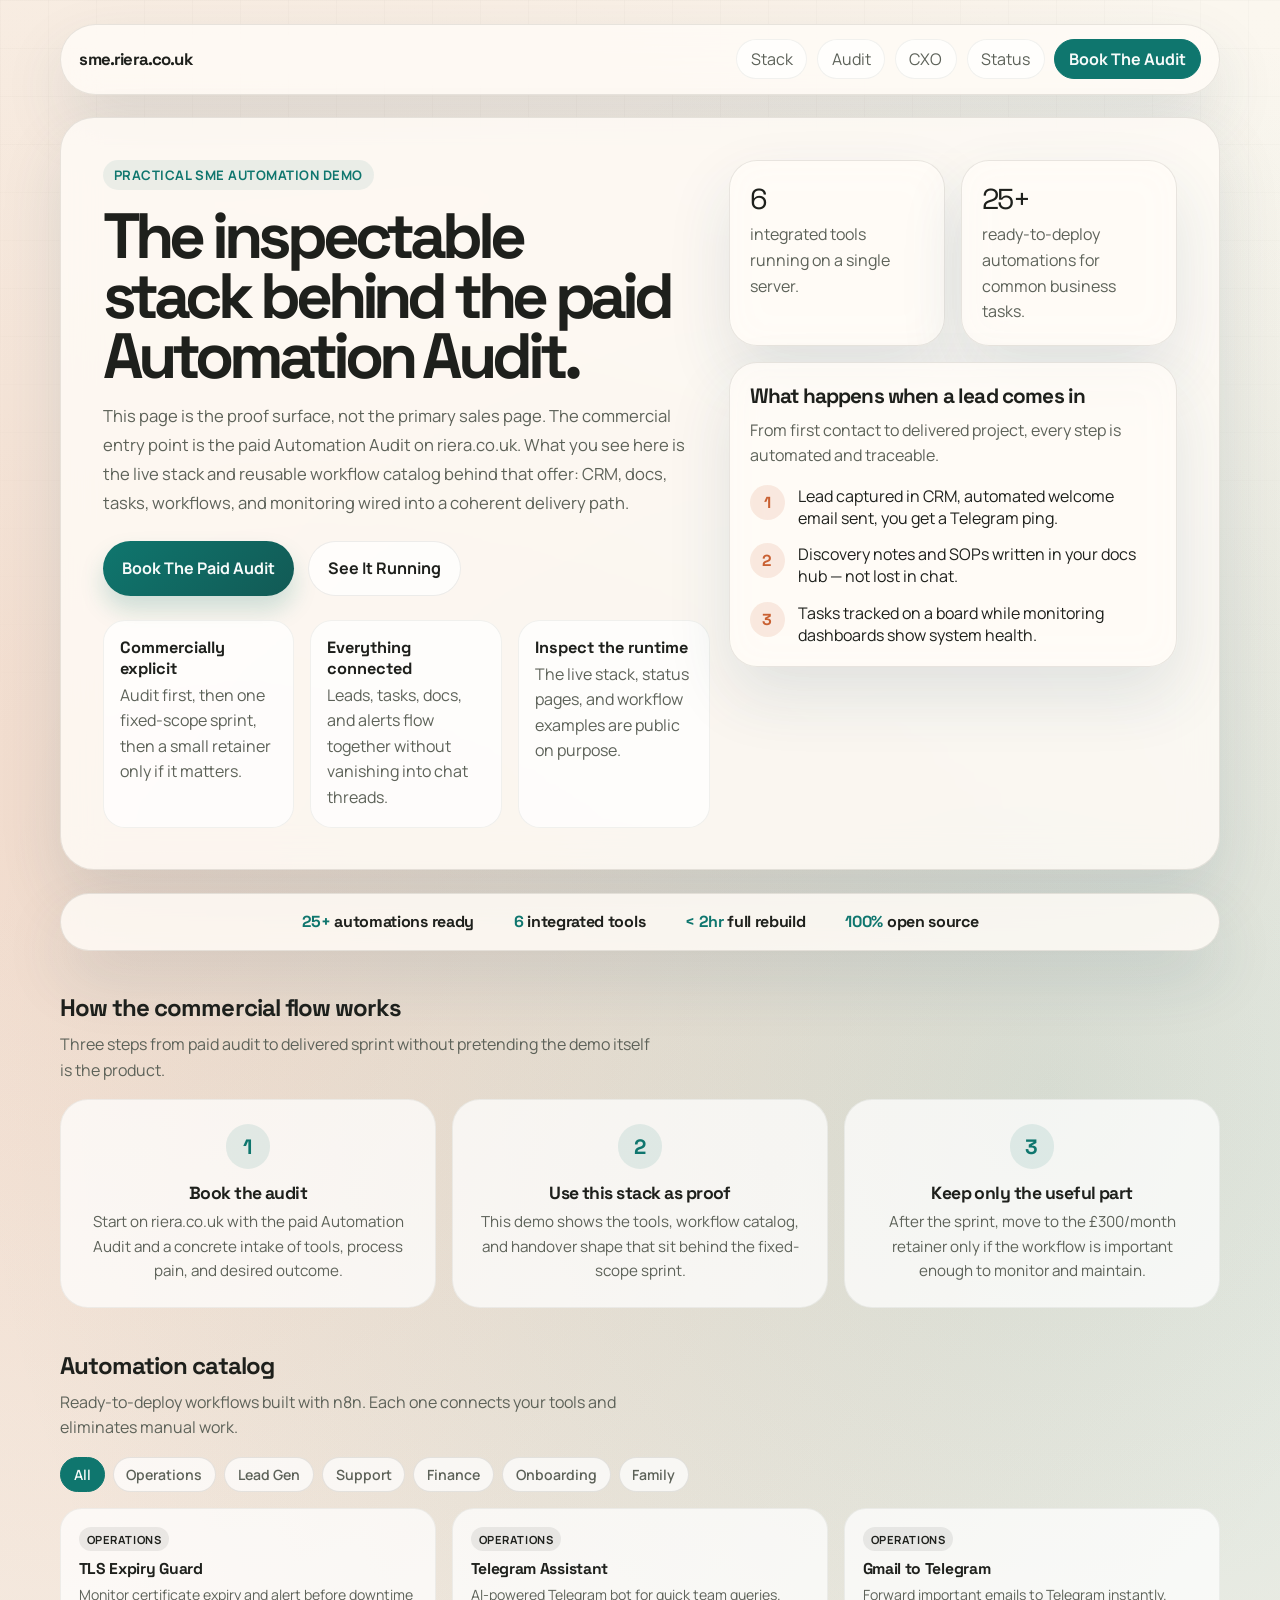
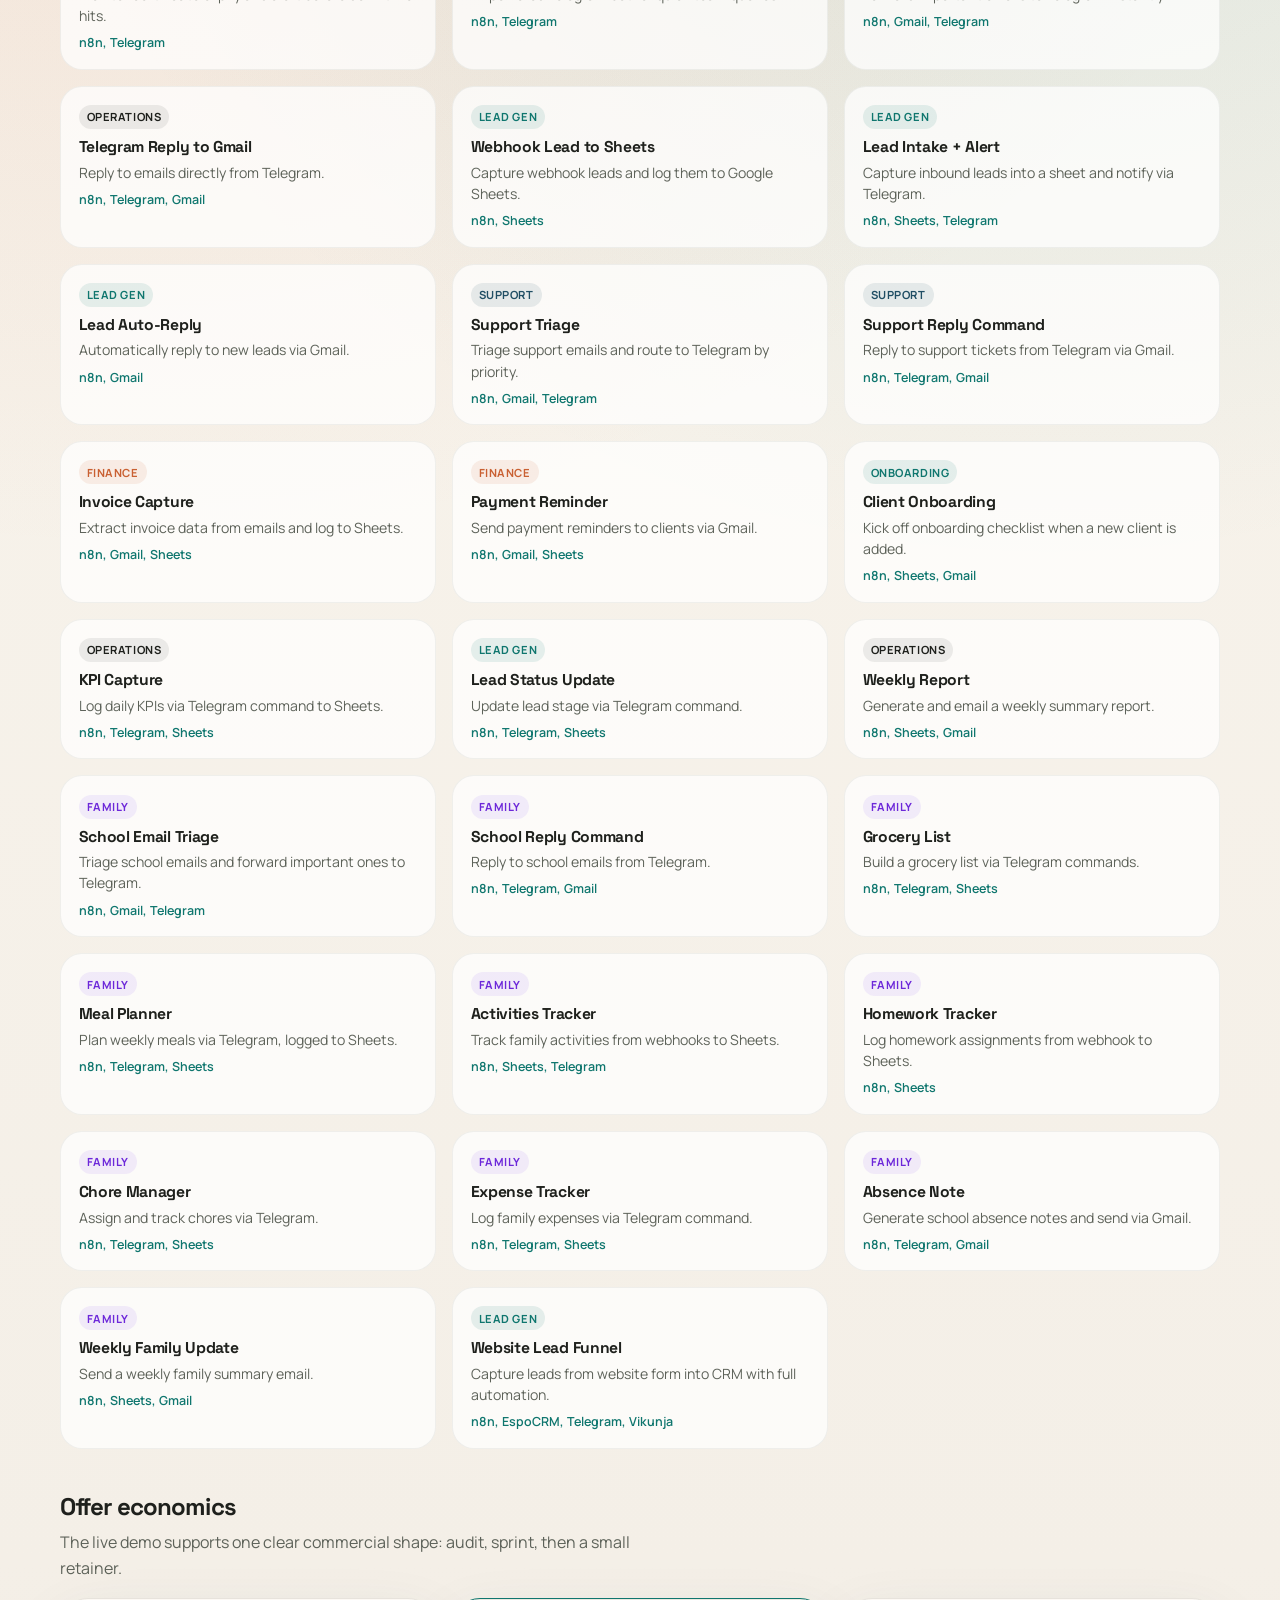
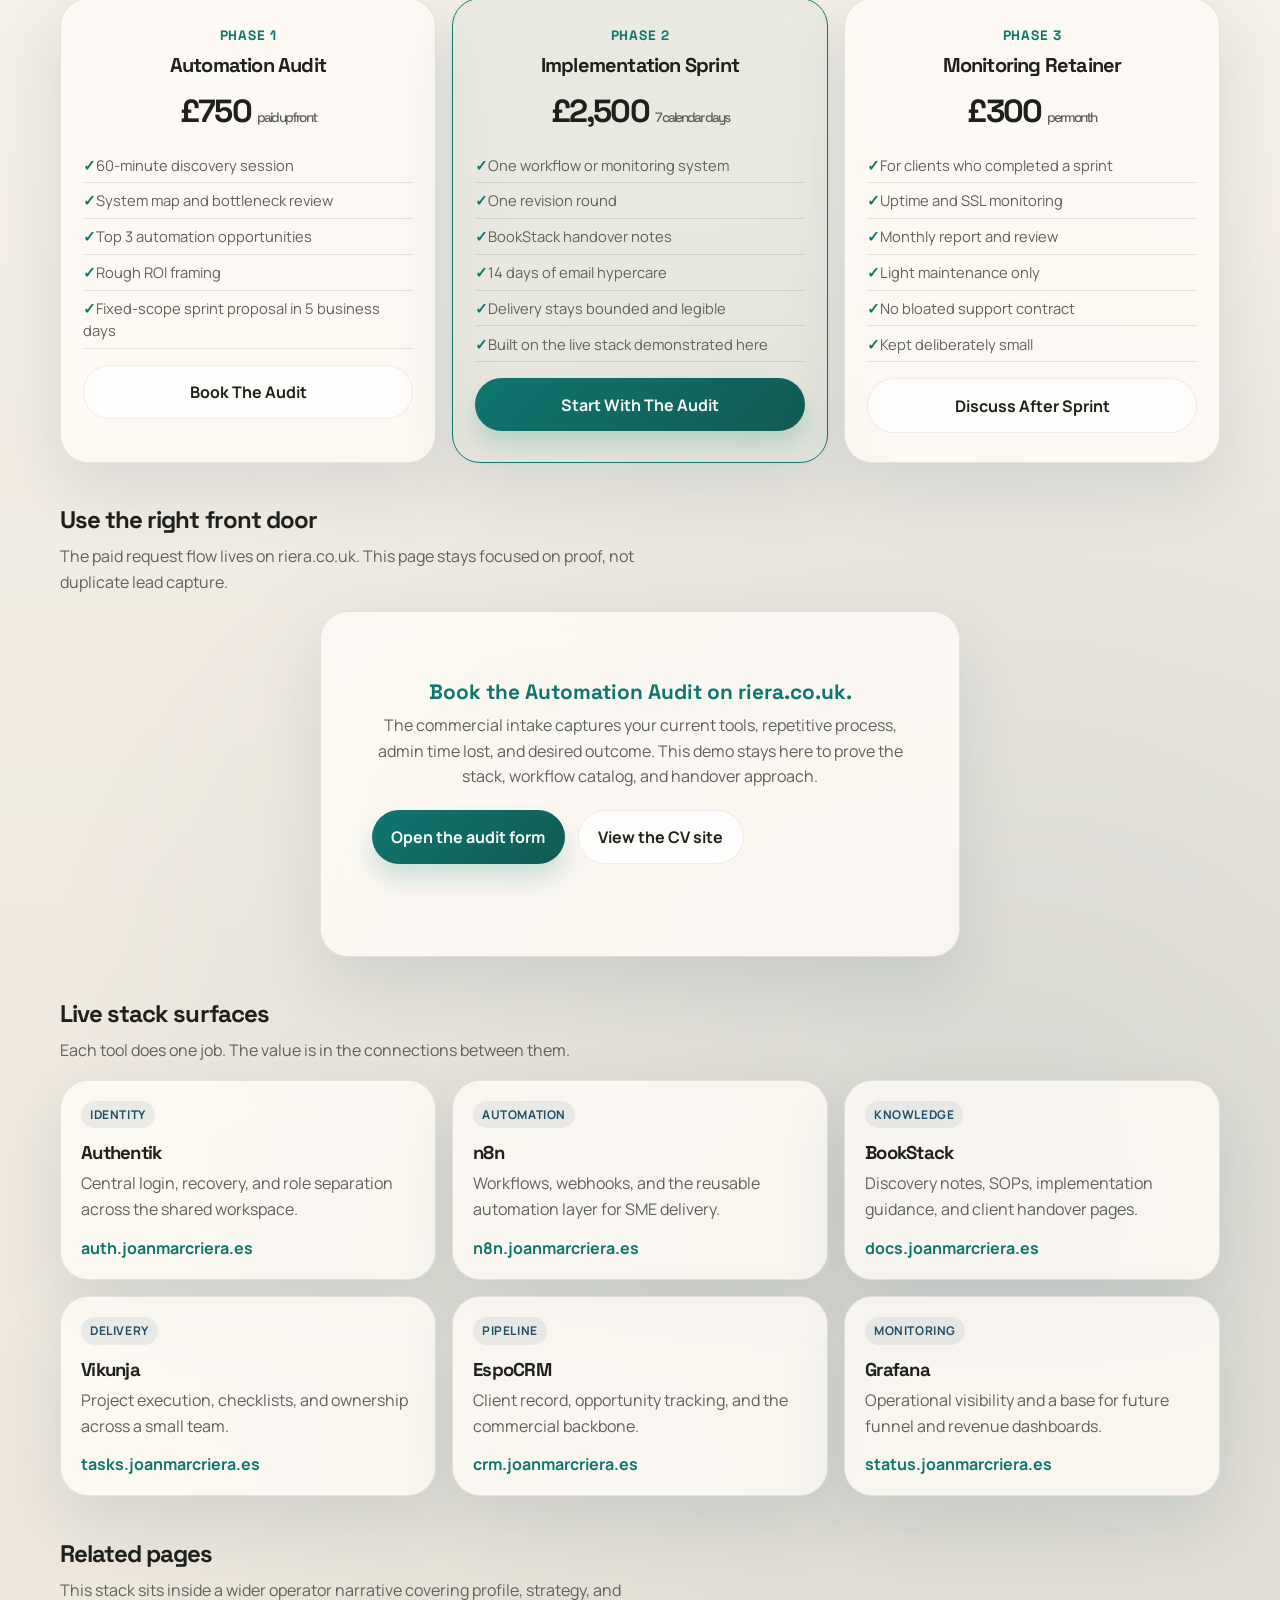
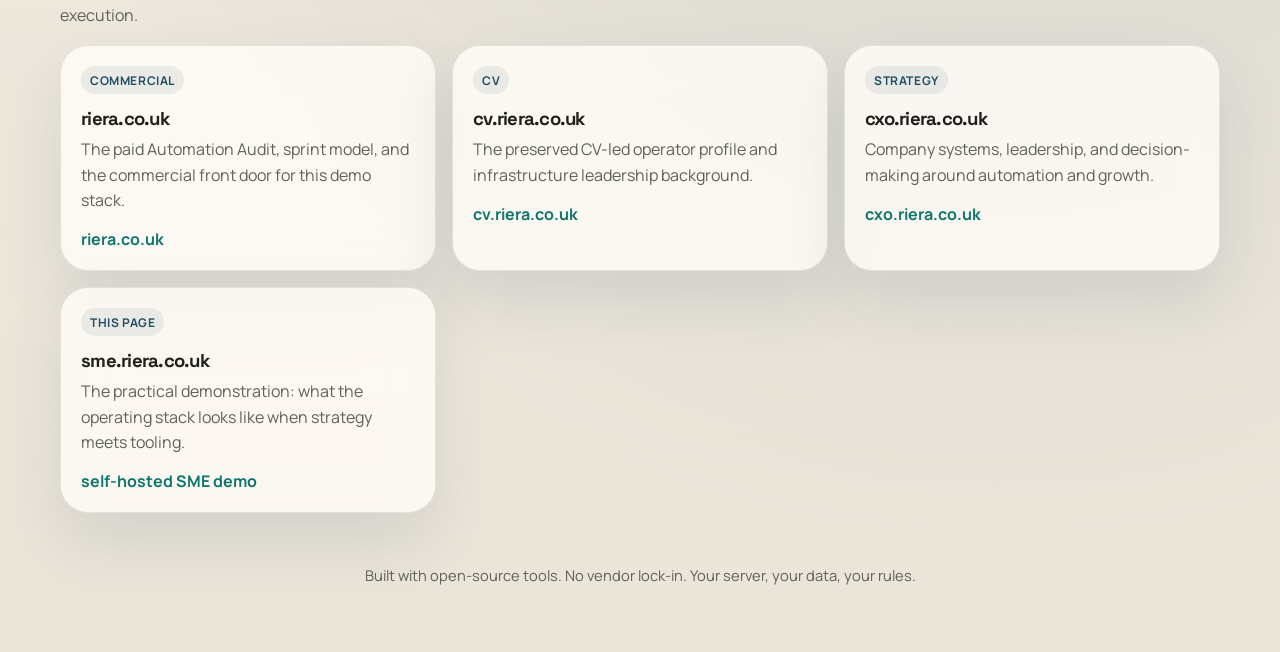
==== commit 8429ff06: "Add commercial intake workflow and bootstrap" ====
--- a/index.html
+++ b/index.html
@@ -3,8 +3,8 @@
 <head>
   <meta charset="utf-8">
   <meta name="viewport" content="width=device-width, initial-scale=1">
-  <title>SME Automation Stack — Own Your Tools</title>
-  <meta name="description" content="Self-hosted automation stack for small companies. Stop paying per-seat SaaS fees. We deploy, you own, we maintain.">
+  <title>SME Automation Demo Stack — Audit, Sprint, Retainer</title>
+  <meta name="description" content="The practical demo surface behind Joan Marc Riera's paid Automation Audit, fixed-scope sprint, and monitoring retainer for UK and EU SMEs.">
   <link rel="preconnect" href="https://fonts.googleapis.com">
   <link rel="preconnect" href="https://fonts.gstatic.com" crossorigin>
   <link href="https://fonts.googleapis.com/css2?family=Space+Grotesk:wght@500;700&family=Manrope:wght@400;500;700&display=swap" rel="stylesheet">
@@ -669,38 +669,38 @@
       <div class="brand">sme.riera.co.uk</div>
       <nav class="topnav" aria-label="Navigation">
         <a class="pill" href="https://joanmarcriera.es/">Stack</a>
-        <a class="pill" href="https://riera.co.uk/">Riera</a>
+        <a class="pill" href="https://riera.co.uk/">Audit</a>
         <a class="pill" href="https://cxo.riera.co.uk/">CXO</a>
         <a class="pill" href="https://status.joanmarcriera.es/d/stack-overview/stack-overview">Status</a>
-        <a class="pill pill-cta" href="#contact">Get Started</a>
+        <a class="pill pill-cta" href="#contact">Book The Audit</a>
       </nav>
     </header>
 
     <section class="hero">
       <div>
-        <div class="eyebrow">Self-Hosted Automation for SMEs</div>
-        <h1>Stop renting software. Own your tools.</h1>
+        <div class="eyebrow">Practical SME Automation Demo</div>
+        <h1>The inspectable stack behind the paid Automation Audit.</h1>
         <p class="lead">
-          You're paying per seat for a dozen SaaS tools that don't talk to each other.
-          We deploy a single self-hosted stack on your server — CRM, docs, tasks, workflows, and monitoring —
-          all connected, all yours, no vendor lock-in. Then we keep it running so you can focus on your business.
+          This page is the proof surface, not the primary sales page. The commercial entry point is the paid Automation Audit on
+          <a href="https://riera.co.uk/">riera.co.uk</a>. What you see here is the live stack and reusable workflow catalog behind that offer:
+          CRM, docs, tasks, workflows, and monitoring wired into a coherent delivery path.
         </p>
         <div class="actions">
-          <a class="button button-primary" href="#contact">Book a Free Demo</a>
+          <a class="button button-primary" href="https://riera.co.uk/">Book The Paid Audit</a>
           <a class="button button-secondary" href="https://status.joanmarcriera.es/d/stack-overview/stack-overview">See It Running</a>
         </div>
         <div class="signal-grid">
           <div class="signal">
-            <strong>Cut SaaS costs</strong>
-            <span>One server replaces 6+ paid subscriptions. No per-seat pricing.</span>
+            <strong>Commercially explicit</strong>
+            <span>Audit first, then one fixed-scope sprint, then a small retainer only if it matters.</span>
           </div>
           <div class="signal">
             <strong>Everything connected</strong>
-            <span>Leads, tasks, docs, and alerts flow together automatically.</span>
+            <span>Leads, tasks, docs, and alerts flow together without vanishing into chat threads.</span>
           </div>
           <div class="signal">
-            <strong>You own the data</strong>
-            <span>Your server, your data, your rules. Export anything, anytime.</span>
+            <strong>Inspect the runtime</strong>
+            <span>The live stack, status pages, and workflow examples are public on purpose.</span>
           </div>
         </div>
       </div>
@@ -747,25 +747,25 @@
     <section>
       <div class="section-head">
         <div>
-          <h2>How it works</h2>
-          <p>Three steps from scattered tools to a connected operating system for your company.</p>
+          <h2>How the commercial flow works</h2>
+          <p>Three steps from paid audit to delivered sprint without pretending the demo itself is the product.</p>
         </div>
       </div>
       <div class="steps-grid">
         <div class="step-card">
           <div class="step-num">1</div>
-          <h3>Tell us your pain</h3>
-          <p>Fill out the form below. We'll understand your current tools, team size, and what's slowing you down.</p>
+          <h3>Book the audit</h3>
+          <p>Start on riera.co.uk with the paid Automation Audit and a concrete intake of tools, process pain, and desired outcome.</p>
         </div>
         <div class="step-card">
           <div class="step-num">2</div>
-          <h3>We deploy your stack</h3>
-          <p>We set up the full stack on your server, configure SSO, wire up your workflows, and seed it with your data.</p>
+          <h3>Use this stack as proof</h3>
+          <p>This demo shows the tools, workflow catalog, and handover shape that sit behind the fixed-scope sprint.</p>
         </div>
         <div class="step-card">
           <div class="step-num">3</div>
-          <h3>We keep it running</h3>
-          <p>Monthly maintenance: monitoring, security patches, backup checks, and workflow tweaks as your needs evolve.</p>
+          <h3>Keep only the useful part</h3>
+          <p>After the sprint, move to the £300/month retainer only if the workflow is important enough to monitor and maintain.</p>
         </div>
       </div>
     </section>
@@ -784,51 +784,51 @@
     <section>
       <div class="section-head">
         <div>
-          <h2>Pricing</h2>
-          <p>One-time setup to get you running, plus optional monthly maintenance to keep everything healthy.</p>
+          <h2>Offer economics</h2>
+          <p>The live demo supports one clear commercial shape: audit, sprint, then a small retainer.</p>
         </div>
       </div>
       <div class="pricing-grid">
         <div class="price-card">
-          <div class="price-tier">Starter</div>
-          <h3>Get running</h3>
-          <div class="price-amount">Custom <small>one-time</small></div>
+          <div class="price-tier">Phase 1</div>
+          <h3>Automation Audit</h3>
+          <div class="price-amount">£750 <small>paid upfront</small></div>
           <ul class="price-list">
-            <li>Full stack deployed on your server</li>
-            <li>SSO configured across all apps</li>
-            <li>3 workflows from the catalog</li>
-            <li>Team onboarding session</li>
-            <li>Handover documentation</li>
+            <li>60-minute discovery session</li>
+            <li>System map and bottleneck review</li>
+            <li>Top 3 automation opportunities</li>
+            <li>Rough ROI framing</li>
+            <li>Fixed-scope sprint proposal in 5 business days</li>
           </ul>
-          <a class="button button-secondary" href="#contact" style="width:100%">Get a Quote</a>
+          <a class="button button-secondary" href="https://riera.co.uk/#audit" style="width:100%">Book The Audit</a>
         </div>
         <div class="price-card featured">
-          <div class="price-tier">Growth</div>
-          <h3>Deploy + maintain</h3>
-          <div class="price-amount">Custom <small>setup + /mo</small></div>
+          <div class="price-tier">Phase 2</div>
+          <h3>Implementation Sprint</h3>
+          <div class="price-amount">£2,500 <small>7 calendar days</small></div>
           <ul class="price-list">
-            <li>Everything in Starter</li>
-            <li>10 workflows configured</li>
-            <li>Monitoring dashboards</li>
-            <li>Monthly maintenance included</li>
-            <li>Security patches &amp; backups</li>
-            <li>2 hours/month of workflow tweaks</li>
+            <li>One workflow or monitoring system</li>
+            <li>One revision round</li>
+            <li>BookStack handover notes</li>
+            <li>14 days of email hypercare</li>
+            <li>Delivery stays bounded and legible</li>
+            <li>Built on the live stack demonstrated here</li>
           </ul>
-          <a class="button button-primary" href="#contact" style="width:100%">Get a Quote</a>
+          <a class="button button-primary" href="https://riera.co.uk/#audit" style="width:100%">Start With The Audit</a>
         </div>
         <div class="price-card">
-          <div class="price-tier">Scale</div>
-          <h3>Custom build</h3>
-          <div class="price-amount">Let's talk</div>
+          <div class="price-tier">Phase 3</div>
+          <h3>Monitoring Retainer</h3>
+          <div class="price-amount">£300 <small>per month</small></div>
           <ul class="price-list">
-            <li>Everything in Growth</li>
-            <li>Custom workflow development</li>
-            <li>Third-party integrations</li>
-            <li>Team training program</li>
-            <li>Priority support</li>
-            <li>Dedicated maintenance hours</li>
+            <li>For clients who completed a sprint</li>
+            <li>Uptime and SSL monitoring</li>
+            <li>Monthly report and review</li>
+            <li>Light maintenance only</li>
+            <li>No bloated support contract</li>
+            <li>Kept deliberately small</li>
           </ul>
-          <a class="button button-secondary" href="#contact" style="width:100%">Get a Quote</a>
+          <a class="button button-secondary" href="https://riera.co.uk/#audit" style="width:100%">Discuss After Sprint</a>
         </div>
       </div>
     </section>
@@ -836,41 +836,18 @@
     <section id="contact">
       <div class="section-head">
         <div>
-          <h2>Let's talk</h2>
-          <p>Tell us about your company and we'll show you what this stack can do for you.</p>
+          <h2>Use the right front door</h2>
+          <p>The paid request flow lives on riera.co.uk. This page stays focused on proof, not duplicate lead capture.</p>
         </div>
       </div>
       <div class="form-panel">
-        <form id="lead-form" novalidate>
-          <div class="form-row">
-            <div class="form-group">
-              <label for="name">Name</label>
-              <input type="text" id="name" name="name" required placeholder="Your name">
-            </div>
-            <div class="form-group">
-              <label for="email">Email</label>
-              <input type="email" id="email" name="email" required placeholder="you@company.com">
-            </div>
+        <div class="form-success" id="form-success" style="display:block">
+          <h3>Book the Automation Audit on riera.co.uk.</h3>
+          <p>The commercial intake captures your current tools, repetitive process, admin time lost, and desired outcome. This demo stays here to prove the stack, workflow catalog, and handover approach.</p>
+          <div class="actions" style="margin-top:1.25rem">
+            <a class="button button-primary" href="https://riera.co.uk/#audit">Open the audit form</a>
+            <a class="button button-secondary" href="https://cv.riera.co.uk/">View the CV site</a>
           </div>
-          <div class="form-group">
-            <label for="company_size">Company size</label>
-            <select id="company_size" name="company_size" required>
-              <option value="">Select...</option>
-              <option value="1-5">1-5 people</option>
-              <option value="6-20">6-20 people</option>
-              <option value="21-50">21-50 people</option>
-              <option value="50+">50+ people</option>
-            </select>
-          </div>
-          <div class="form-group">
-            <label for="pain">What's your biggest operational pain right now?</label>
-            <textarea id="pain" name="pain" placeholder="E.g. too many tools, manual lead follow-up, no visibility into what my team is doing..."></textarea>
-          </div>
-          <button type="submit" class="button button-primary" style="width:100%">Send &amp; Book a Demo</button>
-        </form>
-        <div class="form-success" id="form-success">
-          <h3>Thanks! We'll be in touch soon.</h3>
-          <p>We've received your details and will get back to you within 24 hours to schedule a demo.</p>
         </div>
       </div>
     </section>
@@ -931,10 +908,16 @@
       </div>
       <div class="related-grid">
         <a class="service-card" href="https://riera.co.uk/">
-          <span class="tag">Profile</span>
+          <span class="tag">Commercial</span>
           <h3>riera.co.uk</h3>
-          <p>Operator background, selected work, and the wider context around these systems.</p>
+          <p>The paid Automation Audit, sprint model, and the commercial front door for this demo stack.</p>
           <span class="service-link">riera.co.uk</span>
+        </a>
+        <a class="service-card" href="https://cv.riera.co.uk/">
+          <span class="tag">CV</span>
+          <h3>cv.riera.co.uk</h3>
+          <p>The preserved CV-led operator profile and infrastructure leadership background.</p>
+          <span class="service-link">cv.riera.co.uk</span>
         </a>
         <a class="service-card" href="https://cxo.riera.co.uk/">
           <span class="tag">Strategy</span>
@@ -1055,43 +1038,6 @@
 
       renderFilters();
       renderCatalog("all");
-
-      // Lead form submission
-      document.getElementById("lead-form").addEventListener("submit", function(e) {
-        e.preventDefault();
-        var form = e.target;
-        var nameVal = form.querySelector("#name").value.trim();
-        var emailVal = form.querySelector("#email").value.trim();
-        var sizeVal = form.querySelector("#company_size").value;
-        var painVal = form.querySelector("#pain").value.trim();
-
-        if (!nameVal || !emailVal || !sizeVal) {
-          alert("Please fill in your name, email, and company size.");
-          return;
-        }
-
-        var btn = form.querySelector("button[type='submit']");
-        btn.textContent = "Sending...";
-        btn.disabled = true;
-
-        var data = JSON.stringify({
-          name: nameVal,
-          email: emailVal,
-          company_size: sizeVal,
-          pain: painVal
-        });
-
-        fetch("https://n8n.joanmarcriera.es/webhook/lead-intake", {
-          method: "POST",
-          headers: {"Content-Type": "application/json"},
-          body: data
-        }).catch(function() {
-          // Silent catch — show success regardless so we don't leak backend state
-        }).then(function() {
-          form.style.display = "none";
-          document.getElementById("form-success").style.display = "block";
-        });
-      });
     })();
   </script>
 </body>
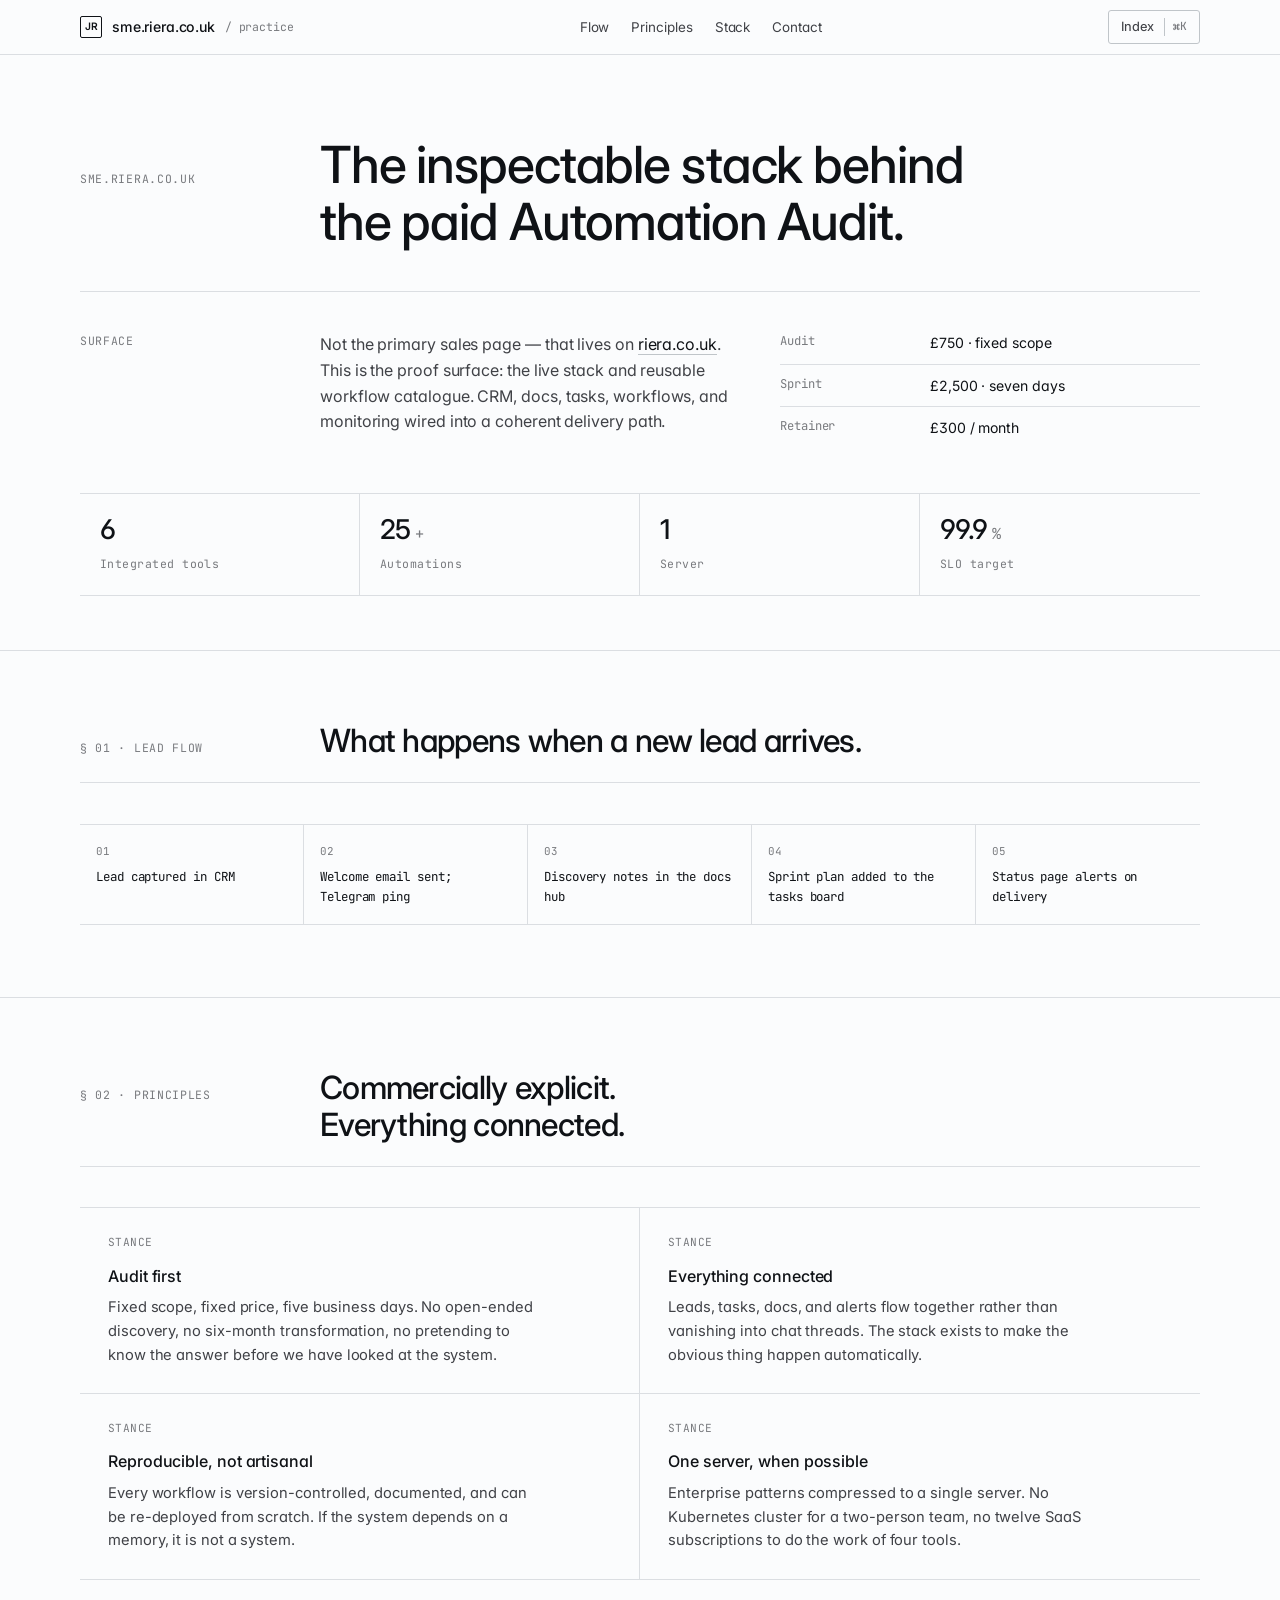
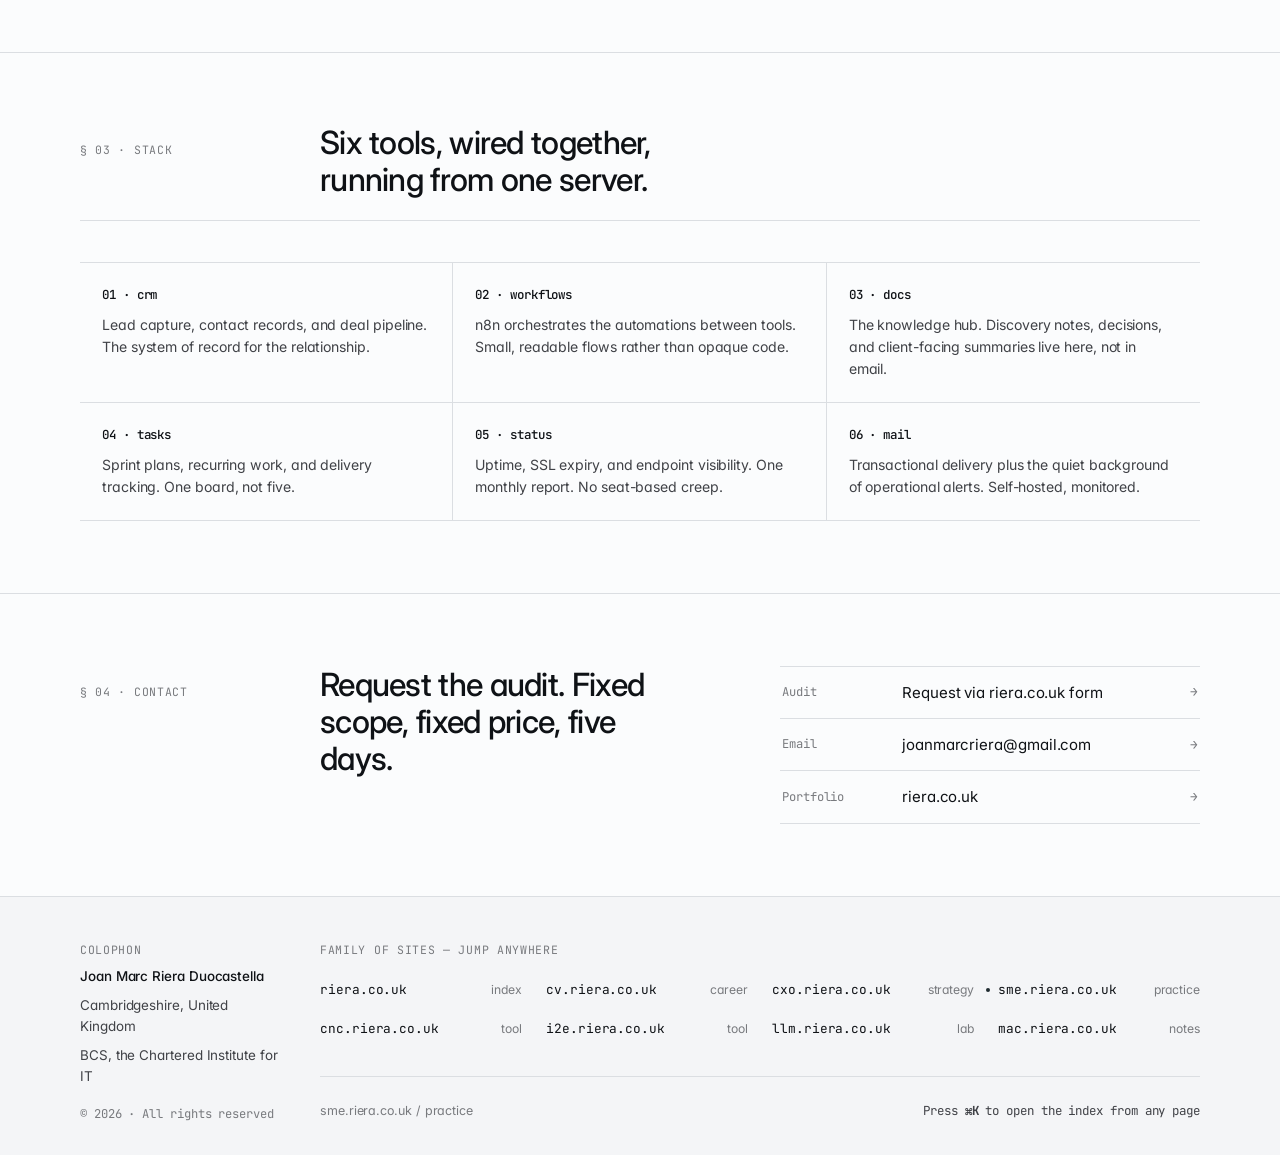
==== commit 1dde1780: "updated style" ====
--- a/index.html
+++ b/index.html
@@ -1,1044 +1,189 @@
-<!doctype html>
-<html lang="en">
+<!DOCTYPE html>
+<html lang="en-GB" data-site="sme">
 <head>
-  <meta charset="utf-8">
-  <meta name="viewport" content="width=device-width, initial-scale=1">
-  <title>SME Automation Demo Stack — Audit, Sprint, Retainer</title>
-  <meta name="description" content="The practical demo surface behind Joan Marc Riera's paid Automation Audit, fixed-scope sprint, and monitoring retainer for UK and EU SMEs.">
-  <link rel="preconnect" href="https://fonts.googleapis.com">
-  <link rel="preconnect" href="https://fonts.gstatic.com" crossorigin>
-  <link href="https://fonts.googleapis.com/css2?family=Space+Grotesk:wght@500;700&family=Manrope:wght@400;500;700&display=swap" rel="stylesheet">
-  <style>
-    :root {
-      --bg: #f4efe7;
-      --text: #1e201c;
-      --muted: #5d6259;
-      --line: rgba(30, 32, 28, 0.1);
-      --panel: rgba(255, 252, 247, 0.82);
-      --accent: #0f766e;
-      --accent-2: #c96032;
-      --accent-3: #204e64;
-      --shadow: 0 28px 64px rgba(32, 78, 100, 0.12);
-      --radius: 28px;
-    }
-
-    * { box-sizing: border-box; margin: 0; }
-    html { scroll-behavior: smooth; }
-
-    body {
-      min-height: 100vh;
-      font-family: "Manrope", sans-serif;
-      color: var(--text);
-      background:
-        radial-gradient(circle at 10% 15%, rgba(201, 96, 50, 0.18), transparent 28%),
-        radial-gradient(circle at 82% 20%, rgba(15, 118, 110, 0.14), transparent 24%),
-        radial-gradient(circle at 78% 80%, rgba(32, 78, 100, 0.12), transparent 22%),
-        linear-gradient(180deg, #fbf7ef 0%, var(--bg) 58%, #ebe4d8 100%);
-    }
-
-    body::before {
-      content: "";
-      position: fixed;
-      inset: 0;
-      background-image:
-        linear-gradient(rgba(30, 32, 28, 0.04) 1px, transparent 1px),
-        linear-gradient(90deg, rgba(30, 32, 28, 0.04) 1px, transparent 1px);
-      background-size: 48px 48px;
-      mask-image: linear-gradient(180deg, rgba(0, 0, 0, 0.45), transparent 85%);
-      pointer-events: none;
-    }
-
-    a { color: inherit; text-decoration: none; }
-
-    .shell {
-      width: min(1160px, calc(100% - 2rem));
-      margin: 0 auto;
-      padding: 1.5rem 0 4rem;
-      position: relative;
-    }
-
-    .topbar, .hero, .stack-card, .service-card, .flow-card, .price-card, .proof-bar, .form-panel {
-      border: 1px solid var(--line);
-      background: var(--panel);
-      backdrop-filter: blur(18px);
-      box-shadow: var(--shadow);
-    }
-
-    .topbar {
-      display: flex;
-      justify-content: space-between;
-      align-items: center;
-      gap: 1rem;
-      border-radius: 999px;
-      padding: 0.9rem 1.15rem;
-      margin-bottom: 1.4rem;
-    }
-
-    .brand {
-      font-family: "Space Grotesk", sans-serif;
-      font-weight: 700;
-      letter-spacing: -0.05em;
-      font-size: 1.05rem;
-    }
-
-    .topnav {
-      display: flex;
-      flex-wrap: wrap;
-      gap: 0.6rem;
-      justify-content: flex-end;
-    }
-
-    .pill {
-      padding: 0.5rem 0.85rem;
-      border-radius: 999px;
-      background: rgba(255, 255, 255, 0.72);
-      color: var(--muted);
-      border: 1px solid rgba(30, 32, 28, 0.06);
-    }
-
-    .pill-cta {
-      background: var(--accent);
-      color: #f6fbfa;
-      border-color: var(--accent);
-      font-weight: 700;
-    }
-
-    .hero {
-      border-radius: 34px;
-      padding: 2.6rem;
-      display: grid;
-      grid-template-columns: minmax(0, 1.15fr) minmax(320px, 0.85fr);
-      gap: 1.2rem;
-      overflow: hidden;
-    }
-
-    .eyebrow {
-      display: inline-flex;
-      align-items: center;
-      gap: 0.5rem;
-      padding: 0.38rem 0.7rem;
-      border-radius: 999px;
-      color: var(--accent);
-      background: rgba(15, 118, 110, 0.08);
-      font-size: 0.82rem;
-      font-weight: 700;
-      letter-spacing: 0.04em;
-      text-transform: uppercase;
-    }
-
-    h1 {
-      margin: 1rem 0 0.9rem;
-      font-family: "Space Grotesk", sans-serif;
-      font-size: clamp(2.6rem, 5vw, 5.4rem);
-      line-height: 0.94;
-      letter-spacing: -0.08em;
-      max-width: 14ch;
-    }
-
-    .lead {
-      max-width: 60ch;
-      color: var(--muted);
-      line-height: 1.75;
-      font-size: 1.04rem;
-      margin-bottom: 1.5rem;
-    }
-
-    .actions {
-      display: flex;
-      flex-wrap: wrap;
-      gap: 0.85rem;
-      margin-bottom: 1.5rem;
-    }
-
-    .button {
-      display: inline-flex;
-      align-items: center;
-      justify-content: center;
-      padding: 0.95rem 1.2rem;
-      border-radius: 999px;
-      font-weight: 700;
-      font-family: inherit;
-      font-size: 1rem;
-      cursor: pointer;
-      transition: transform 180ms ease;
-    }
-
-    .button:hover { transform: translateY(-2px); }
-
-    .button-primary {
-      color: #f6fbfa;
-      background: linear-gradient(135deg, var(--accent), #125a55);
-      box-shadow: 0 14px 24px rgba(15, 118, 110, 0.2);
-      border: none;
-    }
-
-    .button-secondary {
-      background: rgba(255, 255, 255, 0.72);
-      border: 1px solid rgba(30, 32, 28, 0.08);
-    }
-
-    .signal-grid {
-      display: grid;
-      grid-template-columns: repeat(3, minmax(0, 1fr));
-      gap: 1rem;
-    }
-
-    .signal {
-      border-radius: 22px;
-      padding: 1rem;
-      background: rgba(255, 255, 255, 0.72);
-      border: 1px solid rgba(30, 32, 28, 0.06);
-    }
-
-    .signal strong {
-      display: block;
-      font-family: "Space Grotesk", sans-serif;
-      font-size: 1.02rem;
-      margin-bottom: 0.25rem;
-    }
-
-    .signal span, .stack-card p, .flow-card p, .service-card p {
-      margin: 0;
-      color: var(--muted);
-      line-height: 1.6;
-    }
-
-    .stack-side {
-      display: grid;
-      gap: 1rem;
-      align-content: start;
-    }
-
-    .stack-card, .flow-card, .service-card, .price-card {
-      border-radius: var(--radius);
-      padding: 1.25rem;
-    }
-
-    .stack-metrics {
-      display: grid;
-      grid-template-columns: repeat(2, minmax(0, 1fr));
-      gap: 1rem;
-    }
-
-    .stack-card big {
-      display: block;
-      font-family: "Space Grotesk", sans-serif;
-      font-size: 1.8rem;
-      letter-spacing: -0.06em;
-      margin-bottom: 0.35rem;
-    }
-
-    .flow-card h2 {
-      margin: 0 0 0.55rem;
-      font-family: "Space Grotesk", sans-serif;
-      font-size: 1.3rem;
-      letter-spacing: -0.04em;
-    }
-
-    .flow-list {
-      display: grid;
-      gap: 0.9rem;
-      margin-top: 1rem;
-    }
-
-    .flow-step {
-      display: grid;
-      grid-template-columns: 2.2rem minmax(0, 1fr);
-      gap: 0.8rem;
-      align-items: start;
-    }
-
-    .flow-step b {
-      display: inline-flex;
-      align-items: center;
-      justify-content: center;
-      width: 2.2rem;
-      height: 2.2rem;
-      border-radius: 50%;
-      background: rgba(201, 96, 50, 0.12);
-      color: var(--accent-2);
-      font-family: "Space Grotesk", sans-serif;
-    }
-
-    .proof-bar {
-      border-radius: 999px;
-      padding: 1.1rem 2rem;
-      margin: 1.4rem 0;
-      display: flex;
-      justify-content: center;
-      flex-wrap: wrap;
-      gap: 1.5rem 2.5rem;
-      text-align: center;
-    }
-
-    .proof-item {
-      font-weight: 700;
-      font-family: "Space Grotesk", sans-serif;
-      font-size: 1rem;
-      letter-spacing: -0.02em;
-    }
-
-    .proof-item span {
-      color: var(--accent);
-    }
-
-    .section-head {
-      display: flex;
-      justify-content: space-between;
-      gap: 1rem;
-      align-items: end;
-      margin: 2.6rem 0 1rem;
-    }
-
-    .section-head h2 {
-      margin: 0 0 0.55rem;
-      font-family: "Space Grotesk", sans-serif;
-      font-size: 1.5rem;
-      letter-spacing: -0.04em;
-    }
-
-    .section-head p {
-      color: var(--muted);
-      line-height: 1.6;
-      max-width: 60ch;
-    }
-
-    .steps-grid {
-      display: grid;
-      grid-template-columns: repeat(3, minmax(0, 1fr));
-      gap: 1rem;
-    }
-
-    .step-card {
-      border-radius: var(--radius);
-      padding: 1.5rem;
-      background: rgba(255, 255, 255, 0.72);
-      border: 1px solid rgba(30, 32, 28, 0.06);
-      text-align: center;
-    }
-
-    .step-num {
-      display: inline-flex;
-      align-items: center;
-      justify-content: center;
-      width: 2.8rem;
-      height: 2.8rem;
-      border-radius: 50%;
-      background: rgba(15, 118, 110, 0.1);
-      color: var(--accent);
-      font-family: "Space Grotesk", sans-serif;
-      font-size: 1.3rem;
-      font-weight: 700;
-      margin-bottom: 0.8rem;
-    }
-
-    .step-card h3 {
-      font-family: "Space Grotesk", sans-serif;
-      font-size: 1.1rem;
-      letter-spacing: -0.03em;
-      margin-bottom: 0.4rem;
-    }
-
-    .step-card p {
-      color: var(--muted);
-      line-height: 1.6;
-      font-size: 0.95rem;
-    }
-
-    .filter-bar {
-      display: flex;
-      flex-wrap: wrap;
-      gap: 0.5rem;
-      margin-bottom: 1rem;
-    }
-
-    .filter-btn {
-      padding: 0.45rem 0.8rem;
-      border-radius: 999px;
-      border: 1px solid rgba(30, 32, 28, 0.1);
-      background: rgba(255, 255, 255, 0.72);
-      color: var(--muted);
-      font-family: inherit;
-      font-size: 0.88rem;
-      font-weight: 600;
-      cursor: pointer;
-      transition: all 150ms ease;
-    }
-
-    .filter-btn:hover, .filter-btn.active {
-      background: var(--accent);
-      color: #f6fbfa;
-      border-color: var(--accent);
-    }
-
-    .catalog-grid {
-      display: grid;
-      grid-template-columns: repeat(3, minmax(0, 1fr));
-      gap: 1rem;
-    }
-
-    .wf-card {
-      border-radius: 22px;
-      padding: 1.1rem;
-      background: rgba(255, 255, 255, 0.72);
-      border: 1px solid rgba(30, 32, 28, 0.06);
-      transition: transform 180ms ease, border-color 180ms ease;
-    }
-
-    .wf-card:hover {
-      transform: translateY(-3px);
-      border-color: rgba(15, 118, 110, 0.24);
-    }
-
-    .wf-tag {
-      display: inline-flex;
-      margin-bottom: 0.5rem;
-      padding: 0.28rem 0.5rem;
-      border-radius: 999px;
-      font-size: 0.7rem;
-      font-weight: 700;
-      letter-spacing: 0.05em;
-      text-transform: uppercase;
-    }
-
-    .wf-tag-leads { background: rgba(15, 118, 110, 0.1); color: var(--accent); }
-    .wf-tag-support { background: rgba(32, 78, 100, 0.1); color: var(--accent-3); }
-    .wf-tag-finance { background: rgba(201, 96, 50, 0.1); color: var(--accent-2); }
-    .wf-tag-ops { background: rgba(30, 32, 28, 0.08); color: var(--text); }
-    .wf-tag-family { background: rgba(139, 92, 246, 0.1); color: #6d28d9; }
-    .wf-tag-onboarding { background: rgba(15, 118, 110, 0.1); color: var(--accent); }
-
-    .wf-card h4 {
-      font-family: "Space Grotesk", sans-serif;
-      font-size: 0.98rem;
-      letter-spacing: -0.02em;
-      margin-bottom: 0.3rem;
-    }
-
-    .wf-card p {
-      color: var(--muted);
-      font-size: 0.88rem;
-      line-height: 1.5;
-    }
-
-    .wf-tools {
-      margin-top: 0.5rem;
-      font-size: 0.78rem;
-      color: var(--accent);
-      font-weight: 600;
-    }
-
-    .pricing-grid {
-      display: grid;
-      grid-template-columns: repeat(3, minmax(0, 1fr));
-      gap: 1rem;
-    }
-
-    .price-card {
-      padding: 1.8rem 1.4rem;
-      text-align: center;
-      transition: transform 180ms ease;
-    }
-
-    .price-card:hover { transform: translateY(-4px); }
-
-    .price-card.featured {
-      border-color: var(--accent);
-      background: rgba(15, 118, 110, 0.04);
-    }
-
-    .price-tier {
-      font-family: "Space Grotesk", sans-serif;
-      font-size: 0.85rem;
-      font-weight: 700;
-      text-transform: uppercase;
-      letter-spacing: 0.06em;
-      color: var(--accent);
-      margin-bottom: 0.5rem;
-    }
-
-    .price-card h3 {
-      font-family: "Space Grotesk", sans-serif;
-      font-size: 1.25rem;
-      letter-spacing: -0.04em;
-      margin-bottom: 0.3rem;
-    }
-
-    .price-amount {
-      font-family: "Space Grotesk", sans-serif;
-      font-size: 2rem;
-      font-weight: 700;
-      letter-spacing: -0.06em;
-      margin: 0.8rem 0;
-    }
-
-    .price-amount small {
-      font-size: 0.85rem;
-      font-weight: 500;
-      color: var(--muted);
-    }
-
-    .price-list {
-      list-style: none;
-      padding: 0;
-      text-align: left;
-      margin: 1rem 0;
-    }
-
-    .price-list li {
-      padding: 0.4rem 0;
-      color: var(--muted);
-      font-size: 0.92rem;
-      line-height: 1.5;
-      border-bottom: 1px solid var(--line);
-    }
-
-    .price-list li::before {
-      content: "\2713 ";
-      color: var(--accent);
-      font-weight: 700;
-    }
-
-    .form-panel {
-      border-radius: var(--radius);
-      padding: 2.2rem;
-      max-width: 640px;
-      margin: 0 auto;
-    }
-
-    .form-panel h2 {
-      font-family: "Space Grotesk", sans-serif;
-      font-size: 1.4rem;
-      letter-spacing: -0.04em;
-      margin-bottom: 0.4rem;
-      text-align: center;
-    }
-
-    .form-panel > p {
-      color: var(--muted);
-      text-align: center;
-      margin-bottom: 1.5rem;
-      line-height: 1.6;
-    }
-
-    .form-group {
-      margin-bottom: 1rem;
-    }
-
-    .form-group label {
-      display: block;
-      font-weight: 600;
-      font-size: 0.9rem;
-      margin-bottom: 0.35rem;
-    }
-
-    .form-group input,
-    .form-group select,
-    .form-group textarea {
-      width: 100%;
-      padding: 0.75rem 1rem;
-      border-radius: 16px;
-      border: 1px solid var(--line);
-      background: rgba(255, 255, 255, 0.8);
-      font-family: inherit;
-      font-size: 0.95rem;
-      color: var(--text);
-      outline: none;
-      transition: border-color 150ms ease;
-    }
-
-    .form-group input:focus,
-    .form-group select:focus,
-    .form-group textarea:focus {
-      border-color: var(--accent);
-    }
-
-    .form-group textarea {
-      min-height: 80px;
-      resize: vertical;
-    }
-
-    .form-row {
-      display: grid;
-      grid-template-columns: 1fr 1fr;
-      gap: 1rem;
-    }
-
-    .form-success {
-      display: none;
-      text-align: center;
-      padding: 2rem 1rem;
-    }
-
-    .form-success h3 {
-      font-family: "Space Grotesk", sans-serif;
-      color: var(--accent);
-      font-size: 1.3rem;
-      margin-bottom: 0.5rem;
-    }
-
-    .form-success p {
-      color: var(--muted);
-      line-height: 1.6;
-    }
-
-    .service-grid, .related-grid {
-      display: grid;
-      grid-template-columns: repeat(3, minmax(0, 1fr));
-      gap: 1rem;
-    }
-
-    .service-card {
-      transition: transform 180ms ease, border-color 180ms ease, background 180ms ease;
-    }
-
-    .service-card:hover {
-      transform: translateY(-4px);
-      border-color: rgba(15, 118, 110, 0.24);
-      background: rgba(255, 255, 255, 0.92);
-    }
-
-    .tag {
-      display: inline-flex;
-      margin-bottom: 0.8rem;
-      padding: 0.34rem 0.56rem;
-      border-radius: 999px;
-      background: rgba(32, 78, 100, 0.08);
-      color: var(--accent-3);
-      font-size: 0.75rem;
-      font-weight: 700;
-      letter-spacing: 0.05em;
-      text-transform: uppercase;
-    }
-
-    .service-card h3 {
-      font-family: "Space Grotesk", sans-serif;
-      font-size: 1.16rem;
-      letter-spacing: -0.04em;
-      margin-bottom: 0.45rem;
-    }
-
-    .service-link {
-      display: inline-block;
-      margin-top: 0.9rem;
-      font-weight: 700;
-      color: var(--accent);
-    }
-
-    footer {
-      margin-top: 2rem;
-      padding-top: 1.2rem;
-      color: var(--muted);
-      font-size: 0.92rem;
-      text-align: center;
-      line-height: 1.6;
-    }
-
-    @media (max-width: 980px) {
-      .hero, .service-grid, .related-grid, .pricing-grid, .catalog-grid, .steps-grid {
-        grid-template-columns: 1fr;
-      }
-      .signal-grid, .stack-metrics {
-        grid-template-columns: 1fr;
-      }
-      .section-head {
-        flex-direction: column;
-        align-items: start;
-      }
-    }
-
-    @media (max-width: 640px) {
-      .shell {
-        width: min(100% - 1rem, 1160px);
-        padding-top: 1rem;
-      }
-      .topbar { border-radius: 24px; padding: 1rem; }
-      .hero, .stack-card, .flow-card, .service-card, .price-card, .form-panel {
-        border-radius: 24px;
-      }
-      .hero { padding: 1.5rem; }
-      .form-row { grid-template-columns: 1fr; }
-      .catalog-grid { grid-template-columns: 1fr 1fr; }
-    }
-  </style>
+    <meta charset="UTF-8">
+    <meta name="viewport" content="width=device-width, initial-scale=1.0">
+    <meta name="description" content="The inspectable stack behind the paid Automation Audit. CRM, docs, tasks, workflows, and monitoring wired into a coherent delivery path.">
+    <meta name="theme-color" content="#1f2436">
+    <link rel="canonical" href="https://sme.riera.co.uk/">
+    <meta property="og:title" content="SME Automation — The inspectable stack">
+    <meta property="og:description" content="Proof surface for the Automation Audit. Self-hosted, reproducible, and deliberately small.">
+    <meta property="og:type" content="website">
+    <meta property="og:url" content="https://sme.riera.co.uk/">
+    <title>SME Automation — Inspectable Stack</title>
+    <link rel="preconnect" href="https://fonts.googleapis.com">
+    <link rel="preconnect" href="https://fonts.gstatic.com" crossorigin>
+    <link href="https://fonts.googleapis.com/css2?family=Inter:wght@300;400;450;500;600&family=JetBrains+Mono:wght@400;500&display=swap" rel="stylesheet">
+    <link rel="stylesheet" href="styles.css">
 </head>
 <body>
-  <div class="shell">
 
-    <header class="topbar">
-      <div class="brand">sme.riera.co.uk</div>
-      <nav class="topnav" aria-label="Navigation">
-        <a class="pill" href="https://joanmarcriera.es/">Stack</a>
-        <a class="pill" href="https://riera.co.uk/">Audit</a>
-        <a class="pill" href="https://cxo.riera.co.uk/">CXO</a>
-        <a class="pill" href="https://status.joanmarcriera.es/d/stack-overview/stack-overview">Status</a>
-        <a class="pill pill-cta" href="#contact">Book The Audit</a>
-      </nav>
-    </header>
+<header class="chrome-top">
+    <div class="inner">
+        <a class="brand" href="https://riera.co.uk/">
+            <span class="mark">JR</span>
+            <span>sme.riera.co.uk</span>
+            <span class="sub">/ practice</span>
+        </a>
+        <nav class="chrome-nav">
+            <a href="#flow">Flow</a>
+            <a href="#principles">Principles</a>
+            <a href="#stack">Stack</a>
+            <a href="#contact">Contact</a>
+        </nav>
+        <button class="switch-btn" id="switcher-open" aria-label="Open site index">
+            <span>Index</span>
+            <span class="kbd">⌘K</span>
+        </button>
+    </div>
+</header>
 
-    <section class="hero">
-      <div>
-        <div class="eyebrow">Practical SME Automation Demo</div>
-        <h1>The inspectable stack behind the paid Automation Audit.</h1>
-        <p class="lead">
-          This page is the proof surface, not the primary sales page. The commercial entry point is the paid Automation Audit on
-          <a href="https://riera.co.uk/">riera.co.uk</a>. What you see here is the live stack and reusable workflow catalog behind that offer:
-          CRM, docs, tasks, workflows, and monitoring wired into a coherent delivery path.
-        </p>
-        <div class="actions">
-          <a class="button button-primary" href="https://riera.co.uk/">Book The Paid Audit</a>
-          <a class="button button-secondary" href="https://status.joanmarcriera.es/d/stack-overview/stack-overview">See It Running</a>
+<div class="switcher" id="switcher" role="dialog" aria-modal="true" aria-label="Portfolio site index">
+    <div class="switcher-card">
+        <div class="switcher-head">
+            <span class="title">Portfolio index — jump to site</span>
+            <button class="close" id="switcher-close" aria-label="Close">Esc</button>
         </div>
-        <div class="signal-grid">
-          <div class="signal">
-            <strong>Commercially explicit</strong>
-            <span>Audit first, then one fixed-scope sprint, then a small retainer only if it matters.</span>
-          </div>
-          <div class="signal">
-            <strong>Everything connected</strong>
-            <span>Leads, tasks, docs, and alerts flow together without vanishing into chat threads.</span>
-          </div>
-          <div class="signal">
-            <strong>Inspect the runtime</strong>
-            <span>The live stack, status pages, and workflow examples are public on purpose.</span>
-          </div>
+        <div class="switcher-list" id="switcher-list"></div>
+    </div>
+</div>
+
+<main>
+
+    <section class="sub-hero">
+        <div class="container">
+            <div class="sub-head-grid">
+                <span class="label">sme.riera.co.uk</span>
+                <h1>The inspectable stack behind the paid Automation Audit.</h1>
+            </div>
+            <div class="meta-grid">
+                <span class="label">Surface</span>
+                <p class="deck">Not the primary sales page — that lives on <a href="https://riera.co.uk/" style="border-bottom: 1px solid var(--line-2); color: var(--ink);">riera.co.uk</a>. This is the proof surface: the live stack and reusable workflow catalogue. CRM, docs, tasks, workflows, and monitoring wired into a coherent delivery path.</p>
+                <div class="signal-list">
+                    <div class="signal-row"><span class="k">Audit</span><span>£750 · fixed scope</span></div>
+                    <div class="signal-row"><span class="k">Sprint</span><span>£2,500 · seven days</span></div>
+                    <div class="signal-row"><span class="k">Retainer</span><span>£300 / month</span></div>
+                </div>
+            </div>
+            <div class="stat-strip">
+                <div class="stat-cell"><span class="n">6</span><span class="l">Integrated tools</span></div>
+                <div class="stat-cell"><span class="n">25<span class="u">+</span></span><span class="l">Automations</span></div>
+                <div class="stat-cell"><span class="n">1</span><span class="l">Server</span></div>
+                <div class="stat-cell"><span class="n">99.9<span class="u">%</span></span><span class="l">SLO target</span></div>
+            </div>
         </div>
-      </div>
-
-      <aside class="stack-side">
-        <div class="stack-metrics">
-          <section class="stack-card">
-            <big>6</big>
-            <p>integrated tools running on a single server.</p>
-          </section>
-          <section class="stack-card">
-            <big>25+</big>
-            <p>ready-to-deploy automations for common business tasks.</p>
-          </section>
-        </div>
-        <section class="flow-card">
-          <h2>What happens when a lead comes in</h2>
-          <p>From first contact to delivered project, every step is automated and traceable.</p>
-          <div class="flow-list">
-            <div class="flow-step">
-              <b>1</b>
-              <div>Lead captured in CRM, automated welcome email sent, you get a Telegram ping.</div>
-            </div>
-            <div class="flow-step">
-              <b>2</b>
-              <div>Discovery notes and SOPs written in your docs hub — not lost in chat.</div>
-            </div>
-            <div class="flow-step">
-              <b>3</b>
-              <div>Tasks tracked on a board while monitoring dashboards show system health.</div>
-            </div>
-          </div>
-        </section>
-      </aside>
     </section>
 
-    <div class="proof-bar">
-      <div class="proof-item"><span>25+</span> automations ready</div>
-      <div class="proof-item"><span>6</span> integrated tools</div>
-      <div class="proof-item"><span>&lt; 2hr</span> full rebuild</div>
-      <div class="proof-item"><span>100%</span> open source</div>
-    </div>
-
-    <section>
-      <div class="section-head">
-        <div>
-          <h2>How the commercial flow works</h2>
-          <p>Three steps from paid audit to delivered sprint without pretending the demo itself is the product.</p>
+    <section class="section" id="flow">
+        <div class="container">
+            <div class="sec-head">
+                <span class="label">§ 01 · Lead flow</span>
+                <h2 class="sec-title">What happens when a new lead arrives.</h2>
+            </div>
+            <div class="ingest">
+                <div class="ingest-node" data-idx="01">Lead captured in CRM</div>
+                <div class="ingest-node" data-idx="02">Welcome email sent; Telegram ping</div>
+                <div class="ingest-node" data-idx="03">Discovery notes in the docs hub</div>
+                <div class="ingest-node" data-idx="04">Sprint plan added to the tasks board</div>
+                <div class="ingest-node" data-idx="05">Status page alerts on delivery</div>
+            </div>
         </div>
-      </div>
-      <div class="steps-grid">
-        <div class="step-card">
-          <div class="step-num">1</div>
-          <h3>Book the audit</h3>
-          <p>Start on riera.co.uk with the paid Automation Audit and a concrete intake of tools, process pain, and desired outcome.</p>
-        </div>
-        <div class="step-card">
-          <div class="step-num">2</div>
-          <h3>Use this stack as proof</h3>
-          <p>This demo shows the tools, workflow catalog, and handover shape that sit behind the fixed-scope sprint.</p>
-        </div>
-        <div class="step-card">
-          <div class="step-num">3</div>
-          <h3>Keep only the useful part</h3>
-          <p>After the sprint, move to the £300/month retainer only if the workflow is important enough to monitor and maintain.</p>
-        </div>
-      </div>
     </section>
 
-    <section>
-      <div class="section-head">
-        <div>
-          <h2>Automation catalog</h2>
-          <p>Ready-to-deploy workflows built with n8n. Each one connects your tools and eliminates manual work.</p>
+    <section class="section" id="principles">
+        <div class="container">
+            <div class="sec-head">
+                <span class="label">§ 02 · Principles</span>
+                <h2 class="sec-title">Commercially explicit. Everything connected.</h2>
+            </div>
+            <div class="panel-row">
+                <div class="panel">
+                    <span class="tag">Stance</span>
+                    <h3>Audit first</h3>
+                    <p>Fixed scope, fixed price, five business days. No open-ended discovery, no six-month transformation, no pretending to know the answer before we have looked at the system.</p>
+                </div>
+                <div class="panel">
+                    <span class="tag">Stance</span>
+                    <h3>Everything connected</h3>
+                    <p>Leads, tasks, docs, and alerts flow together rather than vanishing into chat threads. The stack exists to make the obvious thing happen automatically.</p>
+                </div>
+                <div class="panel">
+                    <span class="tag">Stance</span>
+                    <h3>Reproducible, not artisanal</h3>
+                    <p>Every workflow is version-controlled, documented, and can be re-deployed from scratch. If the system depends on a memory, it is not a system.</p>
+                </div>
+                <div class="panel">
+                    <span class="tag">Stance</span>
+                    <h3>One server, when possible</h3>
+                    <p>Enterprise patterns compressed to a single server. No Kubernetes cluster for a two-person team, no twelve SaaS subscriptions to do the work of four tools.</p>
+                </div>
+            </div>
         </div>
-      </div>
-      <div class="filter-bar" id="filters"></div>
-      <div class="catalog-grid" id="catalog"></div>
     </section>
 
-    <section>
-      <div class="section-head">
-        <div>
-          <h2>Offer economics</h2>
-          <p>The live demo supports one clear commercial shape: audit, sprint, then a small retainer.</p>
+    <section class="section" id="stack">
+        <div class="container">
+            <div class="sec-head">
+                <span class="label">§ 03 · Stack</span>
+                <h2 class="sec-title">Six tools, wired together, running from one server.</h2>
+            </div>
+            <div class="kbd-grid">
+                <div class="kbd-card"><code>01 · crm</code><p>Lead capture, contact records, and deal pipeline. The system of record for the relationship.</p></div>
+                <div class="kbd-card"><code>02 · workflows</code><p>n8n orchestrates the automations between tools. Small, readable flows rather than opaque code.</p></div>
+                <div class="kbd-card"><code>03 · docs</code><p>The knowledge hub. Discovery notes, decisions, and client-facing summaries live here, not in email.</p></div>
+                <div class="kbd-card"><code>04 · tasks</code><p>Sprint plans, recurring work, and delivery tracking. One board, not five.</p></div>
+                <div class="kbd-card"><code>05 · status</code><p>Uptime, SSL expiry, and endpoint visibility. One monthly report. No seat-based creep.</p></div>
+                <div class="kbd-card"><code>06 · mail</code><p>Transactional delivery plus the quiet background of operational alerts. Self-hosted, monitored.</p></div>
+            </div>
         </div>
-      </div>
-      <div class="pricing-grid">
-        <div class="price-card">
-          <div class="price-tier">Phase 1</div>
-          <h3>Automation Audit</h3>
-          <div class="price-amount">£750 <small>paid upfront</small></div>
-          <ul class="price-list">
-            <li>60-minute discovery session</li>
-            <li>System map and bottleneck review</li>
-            <li>Top 3 automation opportunities</li>
-            <li>Rough ROI framing</li>
-            <li>Fixed-scope sprint proposal in 5 business days</li>
-          </ul>
-          <a class="button button-secondary" href="https://riera.co.uk/#audit" style="width:100%">Book The Audit</a>
-        </div>
-        <div class="price-card featured">
-          <div class="price-tier">Phase 2</div>
-          <h3>Implementation Sprint</h3>
-          <div class="price-amount">£2,500 <small>7 calendar days</small></div>
-          <ul class="price-list">
-            <li>One workflow or monitoring system</li>
-            <li>One revision round</li>
-            <li>BookStack handover notes</li>
-            <li>14 days of email hypercare</li>
-            <li>Delivery stays bounded and legible</li>
-            <li>Built on the live stack demonstrated here</li>
-          </ul>
-          <a class="button button-primary" href="https://riera.co.uk/#audit" style="width:100%">Start With The Audit</a>
-        </div>
-        <div class="price-card">
-          <div class="price-tier">Phase 3</div>
-          <h3>Monitoring Retainer</h3>
-          <div class="price-amount">£300 <small>per month</small></div>
-          <ul class="price-list">
-            <li>For clients who completed a sprint</li>
-            <li>Uptime and SSL monitoring</li>
-            <li>Monthly report and review</li>
-            <li>Light maintenance only</li>
-            <li>No bloated support contract</li>
-            <li>Kept deliberately small</li>
-          </ul>
-          <a class="button button-secondary" href="https://riera.co.uk/#audit" style="width:100%">Discuss After Sprint</a>
-        </div>
-      </div>
     </section>
 
-    <section id="contact">
-      <div class="section-head">
-        <div>
-          <h2>Use the right front door</h2>
-          <p>The paid request flow lives on riera.co.uk. This page stays focused on proof, not duplicate lead capture.</p>
+    <section class="contact" id="contact">
+        <div class="container inner">
+            <span class="label">§ 04 · Contact</span>
+            <h2>Request the audit. Fixed scope, fixed price, five days.</h2>
+            <div class="contact-links">
+                <a class="contact-link" href="https://riera.co.uk/#practice">
+                    <span class="k">Audit</span>
+                    <span class="v">Request via riera.co.uk form</span>
+                    <span class="a">→</span>
+                </a>
+                <a class="contact-link" href="mailto:joanmarcriera@gmail.com?subject=Automation%20Audit">
+                    <span class="k">Email</span>
+                    <span class="v">joanmarcriera@gmail.com</span>
+                    <span class="a">→</span>
+                </a>
+                <a class="contact-link" href="https://riera.co.uk/">
+                    <span class="k">Portfolio</span>
+                    <span class="v">riera.co.uk</span>
+                    <span class="a">→</span>
+                </a>
+            </div>
         </div>
-      </div>
-      <div class="form-panel">
-        <div class="form-success" id="form-success" style="display:block">
-          <h3>Book the Automation Audit on riera.co.uk.</h3>
-          <p>The commercial intake captures your current tools, repetitive process, admin time lost, and desired outcome. This demo stays here to prove the stack, workflow catalog, and handover approach.</p>
-          <div class="actions" style="margin-top:1.25rem">
-            <a class="button button-primary" href="https://riera.co.uk/#audit">Open the audit form</a>
-            <a class="button button-secondary" href="https://cv.riera.co.uk/">View the CV site</a>
-          </div>
-        </div>
-      </div>
     </section>
 
-    <section>
-      <div class="section-head">
+</main>
+
+<footer class="chrome-footer">
+    <div class="inner">
+        <div class="foot-brand">
+            <span class="label">Colophon</span>
+            <span class="line">Joan Marc Riera Duocastella</span>
+            <span>Cambridgeshire, United Kingdom</span>
+            <span>BCS, the Chartered Institute for IT</span>
+            <span class="stamp">© 2026 · All rights reserved</span>
+        </div>
         <div>
-          <h2>Live stack surfaces</h2>
-          <p>Each tool does one job. The value is in the connections between them.</p>
+            <div class="foot-family-label">Family of sites — jump anywhere</div>
+            <div class="foot-grid" id="foot-grid"></div>
+            <div class="foot-bottom">
+                <span>sme.riera.co.uk / practice</span>
+                <span class="mono">Press <strong>⌘K</strong> to open the index from any page</span>
+            </div>
         </div>
-      </div>
-      <div class="service-grid">
-        <a class="service-card" href="https://auth.joanmarcriera.es/">
-          <span class="tag">Identity</span>
-          <h3>Authentik</h3>
-          <p>Central login, recovery, and role separation across the shared workspace.</p>
-          <span class="service-link">auth.joanmarcriera.es</span>
-        </a>
-        <a class="service-card" href="https://n8n.joanmarcriera.es/">
-          <span class="tag">Automation</span>
-          <h3>n8n</h3>
-          <p>Workflows, webhooks, and the reusable automation layer for SME delivery.</p>
-          <span class="service-link">n8n.joanmarcriera.es</span>
-        </a>
-        <a class="service-card" href="https://docs.joanmarcriera.es/">
-          <span class="tag">Knowledge</span>
-          <h3>BookStack</h3>
-          <p>Discovery notes, SOPs, implementation guidance, and client handover pages.</p>
-          <span class="service-link">docs.joanmarcriera.es</span>
-        </a>
-        <a class="service-card" href="https://tasks.joanmarcriera.es/">
-          <span class="tag">Delivery</span>
-          <h3>Vikunja</h3>
-          <p>Project execution, checklists, and ownership across a small team.</p>
-          <span class="service-link">tasks.joanmarcriera.es</span>
-        </a>
-        <a class="service-card" href="https://crm.joanmarcriera.es/">
-          <span class="tag">Pipeline</span>
-          <h3>EspoCRM</h3>
-          <p>Client record, opportunity tracking, and the commercial backbone.</p>
-          <span class="service-link">crm.joanmarcriera.es</span>
-        </a>
-        <a class="service-card" href="https://status.joanmarcriera.es/d/stack-overview/stack-overview">
-          <span class="tag">Monitoring</span>
-          <h3>Grafana</h3>
-          <p>Operational visibility and a base for future funnel and revenue dashboards.</p>
-          <span class="service-link">status.joanmarcriera.es</span>
-        </a>
-      </div>
-    </section>
+    </div>
+</footer>
 
-    <section>
-      <div class="section-head">
-        <div>
-          <h2>Related pages</h2>
-          <p>This stack sits inside a wider operator narrative covering profile, strategy, and execution.</p>
-        </div>
-      </div>
-      <div class="related-grid">
-        <a class="service-card" href="https://riera.co.uk/">
-          <span class="tag">Commercial</span>
-          <h3>riera.co.uk</h3>
-          <p>The paid Automation Audit, sprint model, and the commercial front door for this demo stack.</p>
-          <span class="service-link">riera.co.uk</span>
-        </a>
-        <a class="service-card" href="https://cv.riera.co.uk/">
-          <span class="tag">CV</span>
-          <h3>cv.riera.co.uk</h3>
-          <p>The preserved CV-led operator profile and infrastructure leadership background.</p>
-          <span class="service-link">cv.riera.co.uk</span>
-        </a>
-        <a class="service-card" href="https://cxo.riera.co.uk/">
-          <span class="tag">Strategy</span>
-          <h3>cxo.riera.co.uk</h3>
-          <p>Company systems, leadership, and decision-making around automation and growth.</p>
-          <span class="service-link">cxo.riera.co.uk</span>
-        </a>
-        <div class="service-card">
-          <span class="tag">This page</span>
-          <h3>sme.riera.co.uk</h3>
-          <p>The practical demonstration: what the operating stack looks like when strategy meets tooling.</p>
-          <span class="service-link">self-hosted SME demo</span>
-        </div>
-      </div>
-    </section>
-
-    <footer>
-      Built with open-source tools. No vendor lock-in. Your server, your data, your rules.
-    </footer>
-  </div>
-
-  <script>
-    (function() {
-      "use strict";
-
-      // Workflow catalog data (static, trusted)
-      var workflows = [
-        {id:"001", name:"TLS Expiry Guard", desc:"Monitor certificate expiry and alert before downtime hits.", cat:"ops", tools:"n8n, Telegram"},
-        {id:"002", name:"Telegram Assistant", desc:"AI-powered Telegram bot for quick team queries.", cat:"ops", tools:"n8n, Telegram"},
-        {id:"003", name:"Gmail to Telegram", desc:"Forward important emails to Telegram instantly.", cat:"ops", tools:"n8n, Gmail, Telegram"},
-        {id:"004", name:"Telegram Reply to Gmail", desc:"Reply to emails directly from Telegram.", cat:"ops", tools:"n8n, Telegram, Gmail"},
-        {id:"005", name:"Webhook Lead to Sheets", desc:"Capture webhook leads and log them to Google Sheets.", cat:"leads", tools:"n8n, Sheets"},
-        {id:"006", name:"Lead Intake + Alert", desc:"Capture inbound leads into a sheet and notify via Telegram.", cat:"leads", tools:"n8n, Sheets, Telegram"},
-        {id:"007", name:"Lead Auto-Reply", desc:"Automatically reply to new leads via Gmail.", cat:"leads", tools:"n8n, Gmail"},
-        {id:"008", name:"Support Triage", desc:"Triage support emails and route to Telegram by priority.", cat:"support", tools:"n8n, Gmail, Telegram"},
-        {id:"009", name:"Support Reply Command", desc:"Reply to support tickets from Telegram via Gmail.", cat:"support", tools:"n8n, Telegram, Gmail"},
-        {id:"010", name:"Invoice Capture", desc:"Extract invoice data from emails and log to Sheets.", cat:"finance", tools:"n8n, Gmail, Sheets"},
-        {id:"011", name:"Payment Reminder", desc:"Send payment reminders to clients via Gmail.", cat:"finance", tools:"n8n, Gmail, Sheets"},
-        {id:"012", name:"Client Onboarding", desc:"Kick off onboarding checklist when a new client is added.", cat:"onboarding", tools:"n8n, Sheets, Gmail"},
-        {id:"013", name:"KPI Capture", desc:"Log daily KPIs via Telegram command to Sheets.", cat:"ops", tools:"n8n, Telegram, Sheets"},
-        {id:"014", name:"Lead Status Update", desc:"Update lead stage via Telegram command.", cat:"leads", tools:"n8n, Telegram, Sheets"},
-        {id:"015", name:"Weekly Report", desc:"Generate and email a weekly summary report.", cat:"ops", tools:"n8n, Sheets, Gmail"},
-        {id:"016", name:"School Email Triage", desc:"Triage school emails and forward important ones to Telegram.", cat:"family", tools:"n8n, Gmail, Telegram"},
-        {id:"017", name:"School Reply Command", desc:"Reply to school emails from Telegram.", cat:"family", tools:"n8n, Telegram, Gmail"},
-        {id:"018", name:"Grocery List", desc:"Build a grocery list via Telegram commands.", cat:"family", tools:"n8n, Telegram, Sheets"},
-        {id:"019", name:"Meal Planner", desc:"Plan weekly meals via Telegram, logged to Sheets.", cat:"family", tools:"n8n, Telegram, Sheets"},
-        {id:"020", name:"Activities Tracker", desc:"Track family activities from webhooks to Sheets.", cat:"family", tools:"n8n, Sheets, Telegram"},
-        {id:"021", name:"Homework Tracker", desc:"Log homework assignments from webhook to Sheets.", cat:"family", tools:"n8n, Sheets"},
-        {id:"022", name:"Chore Manager", desc:"Assign and track chores via Telegram.", cat:"family", tools:"n8n, Telegram, Sheets"},
-        {id:"023", name:"Expense Tracker", desc:"Log family expenses via Telegram command.", cat:"family", tools:"n8n, Telegram, Sheets"},
-        {id:"024", name:"Absence Note", desc:"Generate school absence notes and send via Gmail.", cat:"family", tools:"n8n, Telegram, Gmail"},
-        {id:"025", name:"Weekly Family Update", desc:"Send a weekly family summary email.", cat:"family", tools:"n8n, Sheets, Gmail"},
-        {id:"026", name:"Website Lead Funnel", desc:"Capture leads from website form into CRM with full automation.", cat:"leads", tools:"n8n, EspoCRM, Telegram, Vikunja"}
-      ];
-
-      var catLabels = {all:"All", leads:"Lead Gen", support:"Support", finance:"Finance", ops:"Operations", onboarding:"Onboarding", family:"Family"};
-      var catTagClass = {leads:"wf-tag-leads", support:"wf-tag-support", finance:"wf-tag-finance", ops:"wf-tag-ops", onboarding:"wf-tag-onboarding", family:"wf-tag-family"};
-
-      function createWorkflowCard(w) {
-        var card = document.createElement("div");
-        card.className = "wf-card";
-
-        var tag = document.createElement("div");
-        tag.className = "wf-tag " + (catTagClass[w.cat] || "wf-tag-ops");
-        tag.textContent = catLabels[w.cat] || w.cat;
-        card.appendChild(tag);
-
-        var title = document.createElement("h4");
-        title.textContent = w.name;
-        card.appendChild(title);
-
-        var desc = document.createElement("p");
-        desc.textContent = w.desc;
-        card.appendChild(desc);
-
-        var tools = document.createElement("div");
-        tools.className = "wf-tools";
-        tools.textContent = w.tools;
-        card.appendChild(tools);
-
-        return card;
-      }
-
-      function renderCatalog(filter) {
-        var grid = document.getElementById("catalog");
-        while (grid.firstChild) grid.removeChild(grid.firstChild);
-        var items = filter === "all" ? workflows : workflows.filter(function(w) { return w.cat === filter; });
-        for (var i = 0; i < items.length; i++) {
-          grid.appendChild(createWorkflowCard(items[i]));
-        }
-      }
-
-      function renderFilters() {
-        var bar = document.getElementById("filters");
-        var seen = {};
-        var cats = ["all"];
-        for (var i = 0; i < workflows.length; i++) {
-          if (!seen[workflows[i].cat]) {
-            seen[workflows[i].cat] = true;
-            cats.push(workflows[i].cat);
-          }
-        }
-        for (var j = 0; j < cats.length; j++) {
-          var btn = document.createElement("button");
-          btn.className = "filter-btn" + (cats[j] === "all" ? " active" : "");
-          btn.setAttribute("data-cat", cats[j]);
-          btn.textContent = catLabels[cats[j]] || cats[j];
-          bar.appendChild(btn);
-        }
-        bar.addEventListener("click", function(e) {
-          if (!e.target.matches(".filter-btn")) return;
-          var buttons = bar.querySelectorAll(".filter-btn");
-          for (var k = 0; k < buttons.length; k++) buttons[k].classList.remove("active");
-          e.target.classList.add("active");
-          renderCatalog(e.target.getAttribute("data-cat"));
-        });
-      }
-
-      renderFilters();
-      renderCatalog("all");
-    })();
-  </script>
+<script src="chrome.js"></script>
 </body>
 </html>
--- a/styles.css
+++ b/styles.css
@@ -0,0 +1,869 @@
+/*
+ * riera.co.uk — Portfolio System
+ * Variation A · Neutral — Inter throughout, graphite accent
+ * Shared design tokens used across the ecosystem.
+ */
+
+:root {
+  --accent-h: 220;
+  --accent-c: 0.02;
+  --accent-l: 28%;
+
+  --paper:   oklch(99% 0.002 250);
+  --paper-2: oklch(97% 0.003 250);
+  --ink:     oklch(18% 0.01 260);
+  --ink-2:   oklch(38% 0.008 260);
+  --ink-3:   oklch(58% 0.006 260);
+  --line:    oklch(90% 0.006 250);
+  --line-2:  oklch(82% 0.008 250);
+
+  --accent:      oklch(var(--accent-l) var(--accent-c) var(--accent-h));
+  --accent-2:    oklch(calc(var(--accent-l) - 6%) var(--accent-c) var(--accent-h));
+  --accent-wash: oklch(var(--accent-l) var(--accent-c) var(--accent-h) / 0.06);
+
+  --font-display: "Inter", "Helvetica Neue", system-ui, sans-serif;
+  --font-body:    "Inter", "Helvetica Neue", system-ui, sans-serif;
+  --font-mono:    "JetBrains Mono", ui-monospace, SFMono-Regular, Menlo, monospace;
+
+  --display-tracking: -0.022em;
+  --display-weight: 500;
+  --body-tracking: -0.005em;
+  --radius: 2px;
+}
+
+*, *::before, *::after { box-sizing: border-box; }
+html { scroll-behavior: smooth; }
+
+body {
+  margin: 0;
+  font-family: var(--font-body);
+  font-size: 15.5px;
+  line-height: 1.55;
+  letter-spacing: var(--body-tracking);
+  color: var(--ink);
+  background: var(--paper);
+  font-feature-settings: "ss01", "cv11";
+  -webkit-font-smoothing: antialiased;
+  text-rendering: optimizeLegibility;
+}
+h1, h2, h3, h4, p, ul, ol, figure { margin: 0; }
+a { color: inherit; text-decoration: none; }
+ul { padding: 0; list-style: none; }
+button { font: inherit; }
+
+.mono { font-family: var(--font-mono); }
+
+.label {
+  font-family: var(--font-mono);
+  font-size: 0.72rem;
+  letter-spacing: 0.06em;
+  text-transform: uppercase;
+  color: var(--ink-3);
+}
+
+.container {
+  max-width: 1200px;
+  margin: 0 auto;
+  padding: 0 clamp(20px, 4vw, 40px);
+}
+
+/* ─── Top chrome ─── */
+.chrome-top {
+  position: sticky; top: 0; z-index: 50;
+  background: color-mix(in oklab, var(--paper) 92%, transparent);
+  backdrop-filter: saturate(140%) blur(12px);
+  -webkit-backdrop-filter: saturate(140%) blur(12px);
+  border-bottom: 1px solid var(--line);
+}
+.chrome-top .inner {
+  max-width: 1200px; margin: 0 auto;
+  padding: 0 clamp(20px, 4vw, 40px);
+  height: 54px;
+  display: flex; align-items: center; justify-content: space-between;
+  gap: 24px;
+}
+
+.brand {
+  display: inline-flex; align-items: center; gap: 10px;
+  font-family: var(--font-body);
+  font-size: 0.88rem;
+  font-weight: 500;
+  letter-spacing: -0.01em;
+  color: var(--ink);
+}
+.brand .mark {
+  display: inline-flex; align-items: center; justify-content: center;
+  width: 22px; height: 22px;
+  border: 1px solid var(--ink);
+  border-radius: 2px;
+  font-size: 0.64rem;
+  font-weight: 600;
+  letter-spacing: 0;
+}
+.brand .sub {
+  font-family: var(--font-mono);
+  font-size: 0.72rem;
+  color: var(--ink-3);
+  font-weight: 400;
+}
+
+.chrome-nav { display: flex; gap: 22px; align-items: center; }
+.chrome-nav a {
+  font-size: 0.84rem;
+  color: var(--ink-2);
+  transition: color 160ms;
+}
+.chrome-nav a:hover { color: var(--ink); }
+
+.switch-btn {
+  display: inline-flex; align-items: center; gap: 8px;
+  padding: 6px 12px;
+  border: 1px solid var(--line-2);
+  border-radius: 3px;
+  background: transparent;
+  color: var(--ink-2);
+  font-family: var(--font-body);
+  font-size: 0.8rem;
+  font-weight: 450;
+  cursor: pointer;
+  white-space: nowrap;
+  flex-shrink: 0;
+  transition: color 160ms, border-color 160ms, background 160ms;
+}
+.switch-btn:hover { color: var(--ink); border-color: var(--ink-2); }
+.switch-btn .kbd {
+  font-family: var(--font-mono);
+  font-size: 0.7rem;
+  color: var(--ink-3);
+  border-left: 1px solid var(--line-2);
+  padding-left: 8px;
+  margin-left: 2px;
+}
+
+/* ─── Switcher (⌘K site index) ─── */
+.switcher {
+  position: fixed; inset: 0; z-index: 80;
+  background: color-mix(in oklab, var(--paper) 60%, transparent);
+  backdrop-filter: blur(8px);
+  -webkit-backdrop-filter: blur(8px);
+  display: none;
+  align-items: flex-start; justify-content: center;
+  padding-top: 12vh;
+}
+.switcher.open { display: flex; animation: fade 140ms ease; }
+@keyframes fade { from { opacity: 0; } to { opacity: 1; } }
+
+.switcher-card {
+  width: min(780px, 92vw);
+  background: var(--paper);
+  border: 1px solid var(--line-2);
+  border-radius: 4px;
+  overflow: hidden;
+  box-shadow: 0 24px 64px -24px oklch(0% 0 0 / 0.18);
+}
+.switcher-head {
+  display: flex; justify-content: space-between; align-items: center;
+  padding: 12px 18px;
+  border-bottom: 1px solid var(--line);
+}
+.switcher-head .title {
+  font-size: 0.82rem;
+  font-weight: 500;
+  color: var(--ink-2);
+}
+.switcher-head .close {
+  background: none; border: none; color: var(--ink-3);
+  cursor: pointer;
+  font-family: var(--font-mono); font-size: 0.74rem;
+}
+.switcher-list { padding: 6px 0; max-height: 62vh; overflow: auto; }
+.switch-row {
+  display: grid;
+  grid-template-columns: 40px 1fr auto;
+  align-items: center;
+  gap: 18px;
+  padding: 12px 18px;
+  cursor: pointer;
+  border-left: 2px solid transparent;
+  transition: background 140ms, border-color 140ms;
+}
+.switch-row:hover, .switch-row.is-focus {
+  background: var(--paper-2);
+  border-left-color: var(--accent);
+}
+.switch-row.is-current .row-url { color: var(--ink); font-weight: 500; }
+.row-num {
+  font-family: var(--font-mono);
+  font-size: 0.76rem;
+  color: var(--ink-3);
+}
+.row-body .row-title {
+  font-size: 0.94rem;
+  font-weight: 500;
+  color: var(--ink);
+  letter-spacing: -0.005em;
+}
+.row-body .row-desc {
+  font-size: 0.82rem;
+  color: var(--ink-2);
+  margin-top: 2px;
+}
+.row-url {
+  font-family: var(--font-mono);
+  font-size: 0.78rem;
+  color: var(--ink-2);
+  white-space: nowrap;
+}
+
+/* ─── Hero ─── */
+.hero {
+  padding: clamp(70px, 11vh, 130px) 0 clamp(50px, 7vh, 80px);
+  border-bottom: 1px solid var(--line);
+}
+.hero-head {
+  display: grid;
+  grid-template-columns: 200px 1fr;
+  gap: 40px;
+  align-items: baseline;
+  padding-bottom: 52px;
+  border-bottom: 1px solid var(--line);
+  margin-bottom: 52px;
+}
+.hero-head .label { padding-top: 8px; }
+.hero-h1 {
+  font-family: var(--font-display);
+  font-size: clamp(2.2rem, 4.6vw, 3.6rem);
+  line-height: 1.1;
+  letter-spacing: var(--display-tracking);
+  font-weight: var(--display-weight);
+  max-width: 22ch;
+  text-wrap: balance;
+  color: var(--ink);
+}
+.hero-meta {
+  display: grid;
+  grid-template-columns: 200px 1fr 1fr;
+  gap: 40px;
+}
+.hero-meta .deck {
+  font-size: 1rem;
+  line-height: 1.6;
+  color: var(--ink-2);
+  max-width: 42ch;
+  text-wrap: pretty;
+}
+.hero-meta .deck strong { color: var(--ink); font-weight: 500; }
+
+.signal-list {
+  display: grid; gap: 10px;
+  align-content: start;
+}
+.signal-row {
+  display: grid; grid-template-columns: 130px 1fr;
+  gap: 20px;
+  font-size: 0.88rem;
+  color: var(--ink);
+  padding-bottom: 10px;
+  border-bottom: 1px solid var(--line);
+}
+.signal-row:last-child { border-bottom: none; }
+.signal-row .k {
+  color: var(--ink-3);
+  font-family: var(--font-mono);
+  font-size: 0.76rem;
+}
+
+/* ─── Sections ─── */
+.section { padding: clamp(56px, 8vh, 96px) 0; }
+.section + .section { border-top: 1px solid var(--line); }
+
+.sec-head {
+  display: grid;
+  grid-template-columns: 200px 1fr;
+  gap: 40px;
+  margin-bottom: clamp(28px, 4.5vh, 48px);
+  align-items: baseline;
+  padding-bottom: 22px;
+  border-bottom: 1px solid var(--line);
+}
+.sec-title {
+  font-family: var(--font-display);
+  font-size: clamp(1.5rem, 2.6vw, 2rem);
+  letter-spacing: var(--display-tracking);
+  font-weight: var(--display-weight);
+  line-height: 1.15;
+  max-width: 28ch;
+  color: var(--ink);
+  text-wrap: balance;
+}
+
+/* ─── Directory ─── */
+.directory { border-top: 1px solid var(--ink); }
+.dir-row {
+  display: grid;
+  grid-template-columns: 40px 1fr 2fr 110px 28px;
+  gap: 24px;
+  align-items: baseline;
+  padding: 22px 4px;
+  border-bottom: 1px solid var(--line);
+  position: relative;
+  transition: padding 220ms;
+}
+.dir-row::after {
+  content: ""; position: absolute; left: 0; top: 0; bottom: 0;
+  width: 0; background: var(--accent);
+  transition: width 220ms ease;
+}
+.dir-row:hover::after { width: 2px; }
+.dir-row:hover { padding-left: 14px; }
+.dir-row:hover .dir-arrow { transform: translateX(4px); color: var(--ink); }
+.dir-num {
+  font-family: var(--font-mono);
+  font-size: 0.78rem;
+  color: var(--ink-3);
+}
+.dir-url {
+  font-family: var(--font-mono);
+  font-size: 0.86rem;
+  color: var(--ink);
+  letter-spacing: -0.01em;
+  font-weight: 500;
+}
+.dir-title-row { display: flex; flex-direction: column; gap: 4px; }
+.dir-title {
+  font-size: 1rem;
+  font-weight: 500;
+  letter-spacing: -0.01em;
+  line-height: 1.3;
+  color: var(--ink);
+}
+.dir-desc {
+  font-size: 0.88rem;
+  color: var(--ink-2);
+  line-height: 1.5;
+  max-width: 52ch;
+}
+.dir-tag {
+  font-family: var(--font-mono);
+  font-size: 0.7rem;
+  letter-spacing: 0.06em;
+  text-transform: uppercase;
+  color: var(--ink-3);
+}
+.dir-arrow {
+  font-family: var(--font-mono);
+  font-size: 0.95rem;
+  color: var(--ink-3);
+  transition: transform 180ms, color 180ms;
+  justify-self: end;
+}
+
+/* ─── Prose ─── */
+.prose {
+  display: grid;
+  grid-template-columns: 200px 1fr 1fr;
+  gap: 40px;
+  align-items: start;
+}
+.prose-col p {
+  font-size: 0.98rem;
+  color: var(--ink-2);
+  line-height: 1.65;
+  margin-bottom: 1em;
+  text-wrap: pretty;
+  max-width: 52ch;
+}
+.prose-col p:last-child { margin-bottom: 0; }
+.prose-col p strong { color: var(--ink); font-weight: 500; }
+
+/* ─── Practice table ─── */
+.practice {
+  display: grid;
+  grid-template-columns: 200px 1fr;
+  gap: 40px;
+  align-items: start;
+}
+.practice-table { border-top: 1px solid var(--ink); }
+.practice-row {
+  display: grid;
+  grid-template-columns: 80px 1fr 120px 40px;
+  gap: 24px;
+  padding: 22px 4px;
+  border-bottom: 1px solid var(--line);
+  align-items: baseline;
+  position: relative;
+  transition: padding 220ms;
+}
+.practice-row::after {
+  content: ""; position: absolute; left: 0; top: 0; bottom: 0;
+  width: 0; background: var(--accent);
+  transition: width 220ms;
+}
+.practice-row:hover::after { width: 2px; }
+.practice-row:hover { padding-left: 14px; }
+.practice-phase {
+  font-family: var(--font-mono);
+  font-size: 0.78rem;
+  color: var(--ink-3);
+}
+.practice-title {
+  font-size: 1rem;
+  font-weight: 500;
+  color: var(--ink);
+  letter-spacing: -0.005em;
+}
+.practice-desc {
+  font-size: 0.88rem;
+  color: var(--ink-2);
+  line-height: 1.5;
+  margin-top: 4px;
+  max-width: 58ch;
+}
+.practice-price {
+  font-family: var(--font-mono);
+  font-size: 0.88rem;
+  color: var(--ink);
+  font-weight: 500;
+  justify-self: end;
+  white-space: nowrap;
+}
+.practice-price .u { color: var(--ink-3); font-weight: 400; }
+.practice-row .practice-arrow {
+  font-family: var(--font-mono);
+  color: var(--ink-3);
+  justify-self: end;
+  font-size: 0.9rem;
+}
+
+/* ─── Contact ─── */
+.contact {
+  padding: clamp(56px, 8vh, 96px) 0;
+  border-top: 1px solid var(--line);
+}
+.contact .inner {
+  display: grid;
+  grid-template-columns: 200px 1fr 1fr;
+  gap: 40px;
+  align-items: baseline;
+}
+.contact h2 {
+  font-family: var(--font-display);
+  font-size: clamp(1.5rem, 2.6vw, 2rem);
+  letter-spacing: var(--display-tracking);
+  font-weight: var(--display-weight);
+  line-height: 1.15;
+  max-width: 18ch;
+}
+.contact-links {
+  display: flex; flex-direction: column;
+  border-top: 1px solid var(--line);
+}
+.contact-link {
+  display: grid;
+  grid-template-columns: 100px 1fr auto;
+  gap: 20px;
+  align-items: center;
+  padding: 14px 2px;
+  border-bottom: 1px solid var(--line);
+  transition: color 160ms, padding 220ms, background 160ms;
+  position: relative;
+}
+.contact-link::after {
+  content: ""; position: absolute; left: 0; top: 0; bottom: 0; width: 0;
+  background: var(--accent);
+  transition: width 220ms;
+}
+.contact-link:hover::after { width: 2px; }
+.contact-link:hover { padding-left: 14px; }
+.contact-link .k {
+  font-family: var(--font-mono);
+  font-size: 0.76rem;
+  color: var(--ink-3);
+}
+.contact-link .v {
+  font-size: 0.94rem;
+  color: var(--ink);
+  letter-spacing: -0.005em;
+}
+.contact-link .a {
+  font-family: var(--font-mono);
+  font-size: 0.8rem;
+  color: var(--ink-3);
+}
+.contact-link:hover .a { color: var(--ink); }
+
+/* ─── Stat strip ─── */
+.stat-strip {
+  display: grid; grid-template-columns: repeat(4, 1fr);
+  border-top: 1px solid var(--line); border-bottom: 1px solid var(--line);
+  margin-top: 44px;
+}
+.stat-cell {
+  padding: 22px 20px 20px;
+  border-right: 1px solid var(--line);
+}
+.stat-cell:last-child { border-right: none; }
+.stat-cell .n {
+  font-family: var(--font-display);
+  font-size: 1.7rem;
+  font-weight: var(--display-weight);
+  letter-spacing: -0.02em;
+  line-height: 1;
+  display: block;
+  margin-bottom: 8px;
+  color: var(--ink);
+}
+.stat-cell .n .u {
+  font-size: 0.56em;
+  color: var(--ink-3);
+  font-family: var(--font-mono);
+  margin-left: 4px;
+  font-weight: 400;
+}
+.stat-cell .l {
+  font-family: var(--font-mono);
+  font-size: 0.72rem;
+  letter-spacing: 0.04em;
+  color: var(--ink-3);
+}
+
+/* ─── Panels ─── */
+.panel-row {
+  display: grid; grid-template-columns: repeat(2, 1fr); gap: 0;
+  border-top: 1px solid var(--line);
+  border-bottom: 1px solid var(--line);
+}
+.panel {
+  padding: 26px 28px;
+  border-right: 1px solid var(--line);
+  border-bottom: 1px solid var(--line);
+}
+.panel:nth-child(2n) { border-right: none; }
+.panel:nth-last-child(-n+2) { border-bottom: none; }
+.panel h3 {
+  font-size: 1rem;
+  font-weight: 500;
+  letter-spacing: -0.005em;
+  margin-bottom: 8px;
+  color: var(--ink);
+}
+.panel p { font-size: 0.92rem; color: var(--ink-2); line-height: 1.6; max-width: 48ch; }
+.panel .tag {
+  font-family: var(--font-mono);
+  font-size: 0.7rem;
+  color: var(--ink-3);
+  letter-spacing: 0.04em;
+  text-transform: uppercase;
+  margin-bottom: 12px;
+  display: block;
+}
+
+/* ─── Timeline ─── */
+.tl { border-top: 1px solid var(--ink); }
+.tl-row {
+  display: grid; grid-template-columns: 160px 1fr; gap: 40px;
+  padding: 22px 4px;
+  border-bottom: 1px solid var(--line);
+}
+.tl-date { font-family: var(--font-mono); font-size: 0.82rem; color: var(--ink-2); }
+.tl-body h4 {
+  font-size: 1rem;
+  font-weight: 500;
+  letter-spacing: -0.005em;
+  margin-bottom: 2px;
+  color: var(--ink);
+}
+.tl-body .org {
+  font-size: 0.84rem;
+  color: var(--ink-3);
+  margin-bottom: 10px;
+  font-family: var(--font-mono);
+}
+.tl-body p { font-size: 0.92rem; color: var(--ink-2); line-height: 1.6; max-width: 62ch; }
+
+/* ─── Terminal ─── */
+.terminal {
+  background: var(--paper-2);
+  border: 1px solid var(--line);
+  border-radius: var(--radius);
+  font-family: var(--font-mono);
+  font-size: 0.8rem;
+  overflow: hidden;
+}
+.terminal .head {
+  padding: 10px 16px;
+  border-bottom: 1px solid var(--line);
+  display: flex; justify-content: space-between; color: var(--ink-3);
+  font-size: 0.7rem;
+}
+.terminal .body { padding: 18px; line-height: 1.75; color: var(--ink-2); }
+.terminal .prompt { color: var(--accent); }
+.terminal .comment { color: var(--ink-3); }
+.terminal .op { color: var(--ink); }
+
+/* ─── kbd-grid ─── */
+.kbd-grid {
+  display: grid; grid-template-columns: repeat(3, 1fr);
+  border-top: 1px solid var(--line); border-bottom: 1px solid var(--line);
+}
+.kbd-card {
+  border-right: 1px solid var(--line);
+  border-bottom: 1px solid var(--line);
+  padding: 22px;
+}
+.kbd-card:nth-child(3n) { border-right: none; }
+.kbd-card:nth-last-child(-n+3) { border-bottom: none; }
+.kbd-card code {
+  font-family: var(--font-mono); font-size: 0.78rem;
+  color: var(--ink);
+  display: block; margin-bottom: 10px;
+  font-weight: 500;
+}
+.kbd-card p { font-size: 0.88rem; color: var(--ink-2); line-height: 1.55; }
+
+/* ─── Ingest flow ─── */
+.ingest {
+  display: grid; grid-template-columns: repeat(5, 1fr); gap: 0;
+  border-top: 1px solid var(--line); border-bottom: 1px solid var(--line);
+  margin-top: 10px;
+}
+.ingest-node {
+  padding: 18px 16px;
+  font-family: var(--font-mono);
+  font-size: 0.78rem;
+  color: var(--ink);
+  border-right: 1px solid var(--line);
+  position: relative;
+}
+.ingest-node:last-child { border-right: none; }
+.ingest-node::before {
+  content: attr(data-idx);
+  display: block;
+  font-size: 0.68rem; color: var(--ink-3);
+  margin-bottom: 8px;
+}
+
+/* ─── Sub-site hero ─── */
+.sub-hero {
+  padding: clamp(60px, 9vh, 110px) 0 clamp(44px, 6vh, 72px);
+  border-bottom: 1px solid var(--line);
+}
+.sub-head-grid {
+  display: grid; grid-template-columns: 200px 1fr; gap: 40px;
+  padding-bottom: 40px; border-bottom: 1px solid var(--line); margin-bottom: 40px;
+  align-items: baseline;
+}
+.sub-hero h1 {
+  font-family: var(--font-display);
+  font-size: clamp(2rem, 4.2vw, 3.2rem);
+  line-height: 1.12;
+  letter-spacing: var(--display-tracking);
+  font-weight: var(--display-weight);
+  max-width: 24ch;
+  text-wrap: balance;
+  color: var(--ink);
+}
+.sub-hero .meta-grid {
+  display: grid; grid-template-columns: 200px 1fr 1fr; gap: 40px;
+  align-items: start;
+}
+.sub-hero .deck {
+  font-size: 1rem;
+  color: var(--ink-2);
+  max-width: 52ch;
+  line-height: 1.62;
+  text-wrap: pretty;
+}
+
+/* ─── Audit form ─── */
+.audit-form-wrapper {
+  margin-top: 60px;
+  padding-top: 60px;
+  border-top: 1px solid var(--line);
+  display: grid;
+  grid-template-columns: 200px 1fr;
+  gap: 40px;
+  align-items: start;
+}
+.audit-form { display: grid; gap: 18px; }
+.audit-form .form-intro {
+  font-size: 0.92rem;
+  color: var(--ink-2);
+  margin-bottom: 14px;
+  max-width: 54ch;
+  line-height: 1.6;
+}
+.audit-form .form-intro a { color: var(--ink); border-bottom: 1px solid var(--line-2); }
+.audit-form .form-row { display: grid; grid-template-columns: repeat(2, 1fr); gap: 18px; }
+.field { display: grid; gap: 6px; }
+.field > span {
+  font-family: var(--font-mono);
+  font-size: 0.72rem;
+  letter-spacing: 0.04em;
+  text-transform: uppercase;
+  color: var(--ink-3);
+}
+.field input, .field select, .field textarea {
+  font-family: var(--font-body);
+  font-size: 0.94rem;
+  color: var(--ink);
+  background: var(--paper);
+  border: 1px solid var(--line-2);
+  border-radius: 2px;
+  padding: 10px 12px;
+  transition: border-color 160ms;
+}
+.field input:focus, .field select:focus, .field textarea:focus {
+  outline: none;
+  border-color: var(--accent);
+}
+.field textarea { min-height: 110px; resize: vertical; line-height: 1.55; }
+.field.field--inline {
+  grid-template-columns: auto 1fr;
+  align-items: center;
+  gap: 10px;
+}
+.field.field--inline span {
+  text-transform: none;
+  font-family: var(--font-body);
+  font-size: 0.88rem;
+  color: var(--ink-2);
+  letter-spacing: -0.005em;
+}
+
+.btn-submit {
+  justify-self: start;
+  padding: 12px 24px;
+  background: var(--ink);
+  color: var(--paper);
+  font-family: var(--font-body);
+  font-size: 0.88rem;
+  font-weight: 500;
+  letter-spacing: -0.005em;
+  border: none;
+  border-radius: 2px;
+  cursor: pointer;
+  transition: background 160ms;
+}
+.btn-submit:hover { background: var(--accent); }
+.btn-submit:disabled { opacity: 0.5; cursor: progress; }
+
+.form-status {
+  font-family: var(--font-mono);
+  font-size: 0.8rem;
+  padding: 10px 12px;
+  border-left: 2px solid var(--line-2);
+  color: var(--ink-2);
+}
+.form-status.is-success { border-left-color: var(--accent); color: var(--ink); }
+.form-status.is-error   { border-left-color: oklch(48% 0.14 25); color: var(--ink); }
+.form-status:empty { display: none; }
+
+/* ─── Footer ─── */
+.chrome-footer {
+  border-top: 1px solid var(--line);
+  padding: 44px 0 32px;
+  background: var(--paper-2);
+}
+.chrome-footer .inner {
+  max-width: 1200px; margin: 0 auto;
+  padding: 0 clamp(20px, 4vw, 40px);
+  display: grid;
+  grid-template-columns: 200px 1fr;
+  gap: 40px;
+}
+.foot-brand {
+  display: flex; flex-direction: column; gap: 8px;
+  font-size: 0.84rem;
+  color: var(--ink-2);
+}
+.foot-brand .line { font-weight: 500; color: var(--ink); }
+.foot-brand .stamp {
+  font-family: var(--font-mono);
+  font-size: 0.76rem;
+  color: var(--ink-3);
+  margin-top: 10px;
+}
+
+.foot-family-label {
+  font-family: var(--font-mono);
+  font-size: 0.72rem;
+  letter-spacing: 0.06em;
+  text-transform: uppercase;
+  color: var(--ink-3);
+  margin-bottom: 14px;
+}
+.foot-grid {
+  display: grid;
+  grid-template-columns: repeat(4, 1fr);
+  gap: 2px 24px;
+}
+.foot-link {
+  display: grid;
+  grid-template-columns: 1fr auto;
+  gap: 6px;
+  align-items: baseline;
+  padding: 8px 0;
+  border-bottom: 1px solid transparent;
+  transition: color 160ms, border-color 160ms;
+  position: relative;
+}
+.foot-link:hover { color: var(--ink); border-bottom-color: var(--line-2); }
+.foot-link .u {
+  font-family: var(--font-mono);
+  font-size: 0.8rem;
+  color: var(--ink);
+  letter-spacing: -0.005em;
+}
+.foot-link .d { font-size: 0.76rem; color: var(--ink-3); }
+.foot-link.is-current .u { color: var(--ink); }
+.foot-link.is-current::before {
+  content: ""; display: inline-block; width: 4px; height: 4px;
+  background: var(--accent); border-radius: 50%;
+  position: absolute; margin-left: -12px; margin-top: 16px;
+}
+
+.foot-bottom {
+  grid-column: 1 / -1;
+  display: flex; justify-content: space-between; align-items: center;
+  padding-top: 24px;
+  margin-top: 28px;
+  border-top: 1px solid var(--line);
+  font-size: 0.78rem;
+  color: var(--ink-3);
+}
+.foot-bottom .mono { color: var(--ink-2); }
+
+/* ─── Responsive ─── */
+@media (max-width: 960px) {
+  .hero-head,
+  .hero-meta,
+  .sec-head,
+  .prose,
+  .practice,
+  .contact .inner,
+  .chrome-footer .inner,
+  .sub-head-grid,
+  .sub-hero .meta-grid,
+  .audit-form-wrapper {
+    grid-template-columns: 1fr;
+    gap: 20px;
+  }
+  .dir-row { grid-template-columns: 40px 1fr auto; gap: 16px; }
+  .dir-row .dir-url, .dir-row .dir-tag { display: none; }
+  .practice-row { grid-template-columns: 1fr auto; gap: 10px; }
+  .practice-row .practice-phase, .practice-row .practice-arrow { display: none; }
+  .panel-row, .kbd-grid { grid-template-columns: 1fr; }
+  .panel, .kbd-card { border-right: none; }
+  .stat-strip { grid-template-columns: repeat(2, 1fr); }
+  .stat-cell:nth-child(2) { border-right: none; }
+  .stat-cell:nth-child(1),
+  .stat-cell:nth-child(2) { border-bottom: 1px solid var(--line); }
+  .foot-grid { grid-template-columns: repeat(2, 1fr); }
+  .chrome-nav { display: none; }
+  .ingest { grid-template-columns: 1fr; }
+  .ingest-node { border-right: none; border-bottom: 1px solid var(--line); }
+  .ingest-node:last-child { border-bottom: none; }
+  .tl-row { grid-template-columns: 1fr; gap: 6px; }
+  .audit-form .form-row { grid-template-columns: 1fr; }
+}
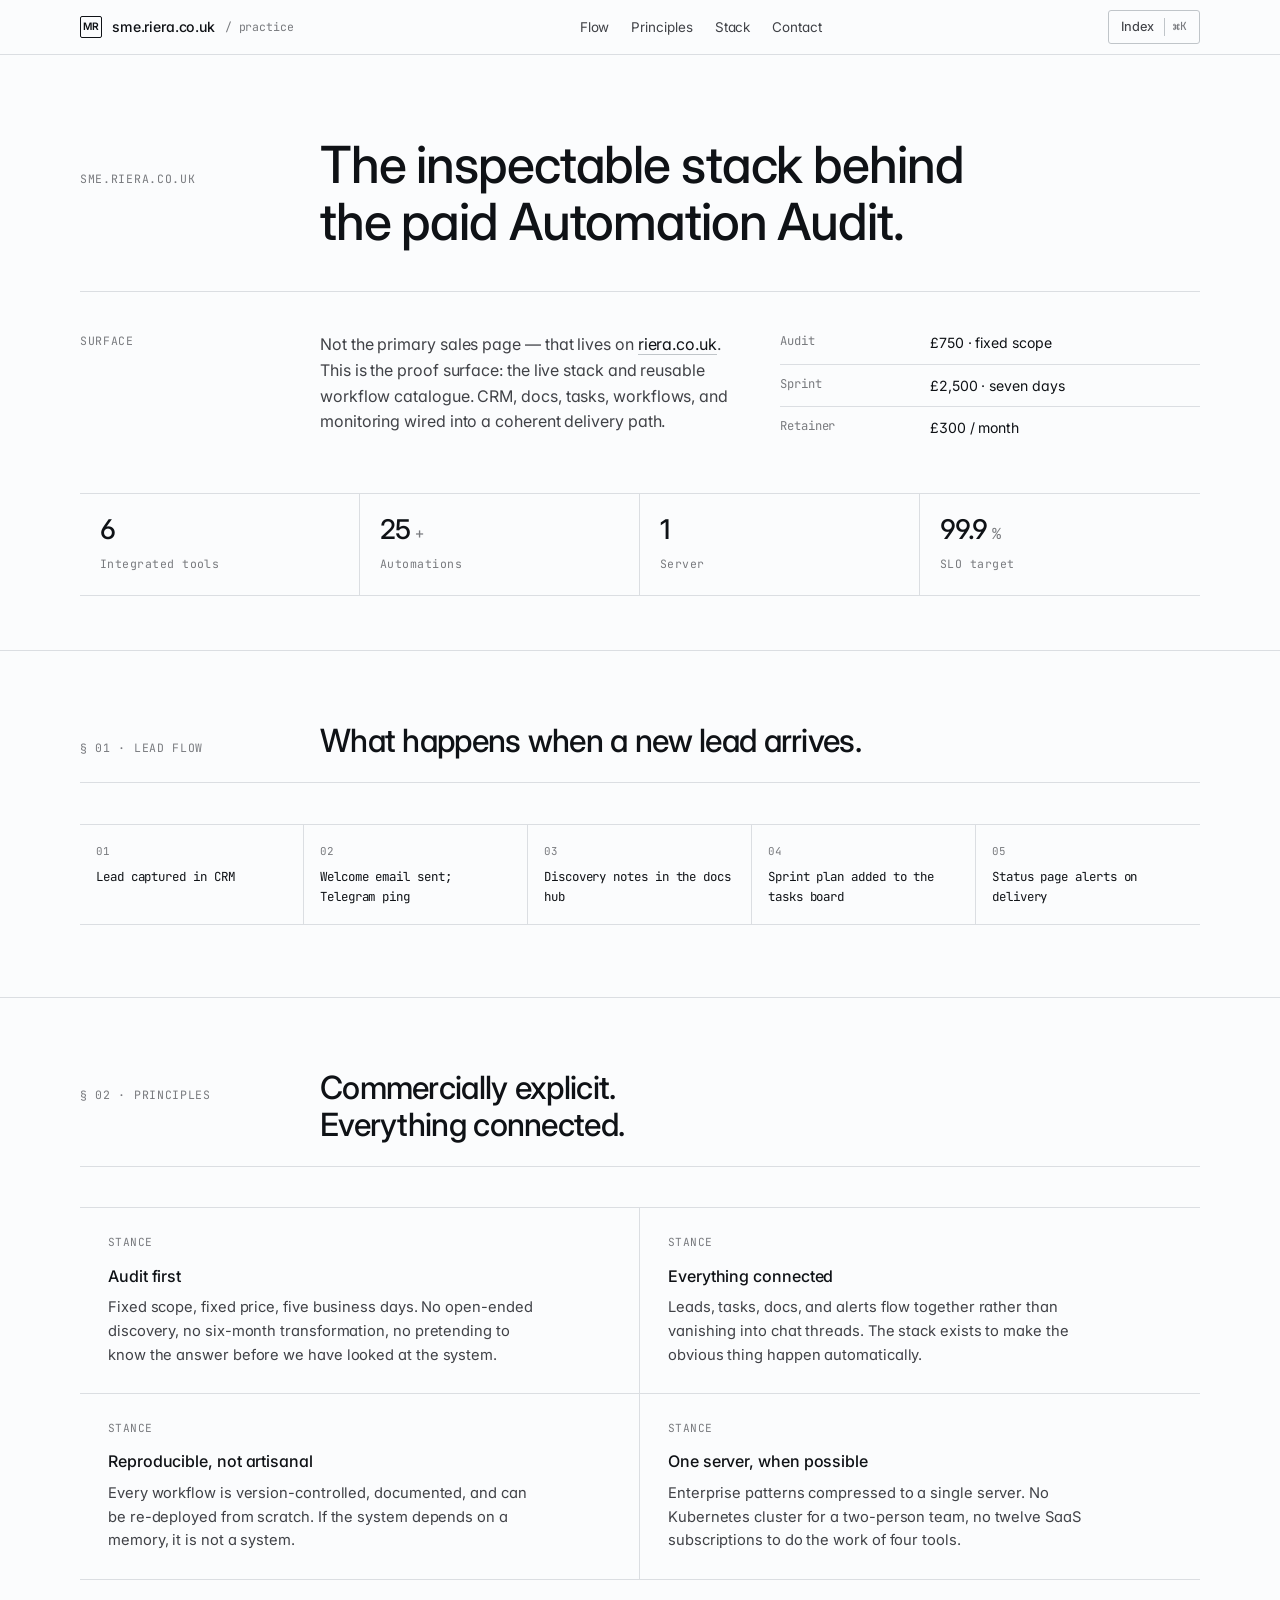
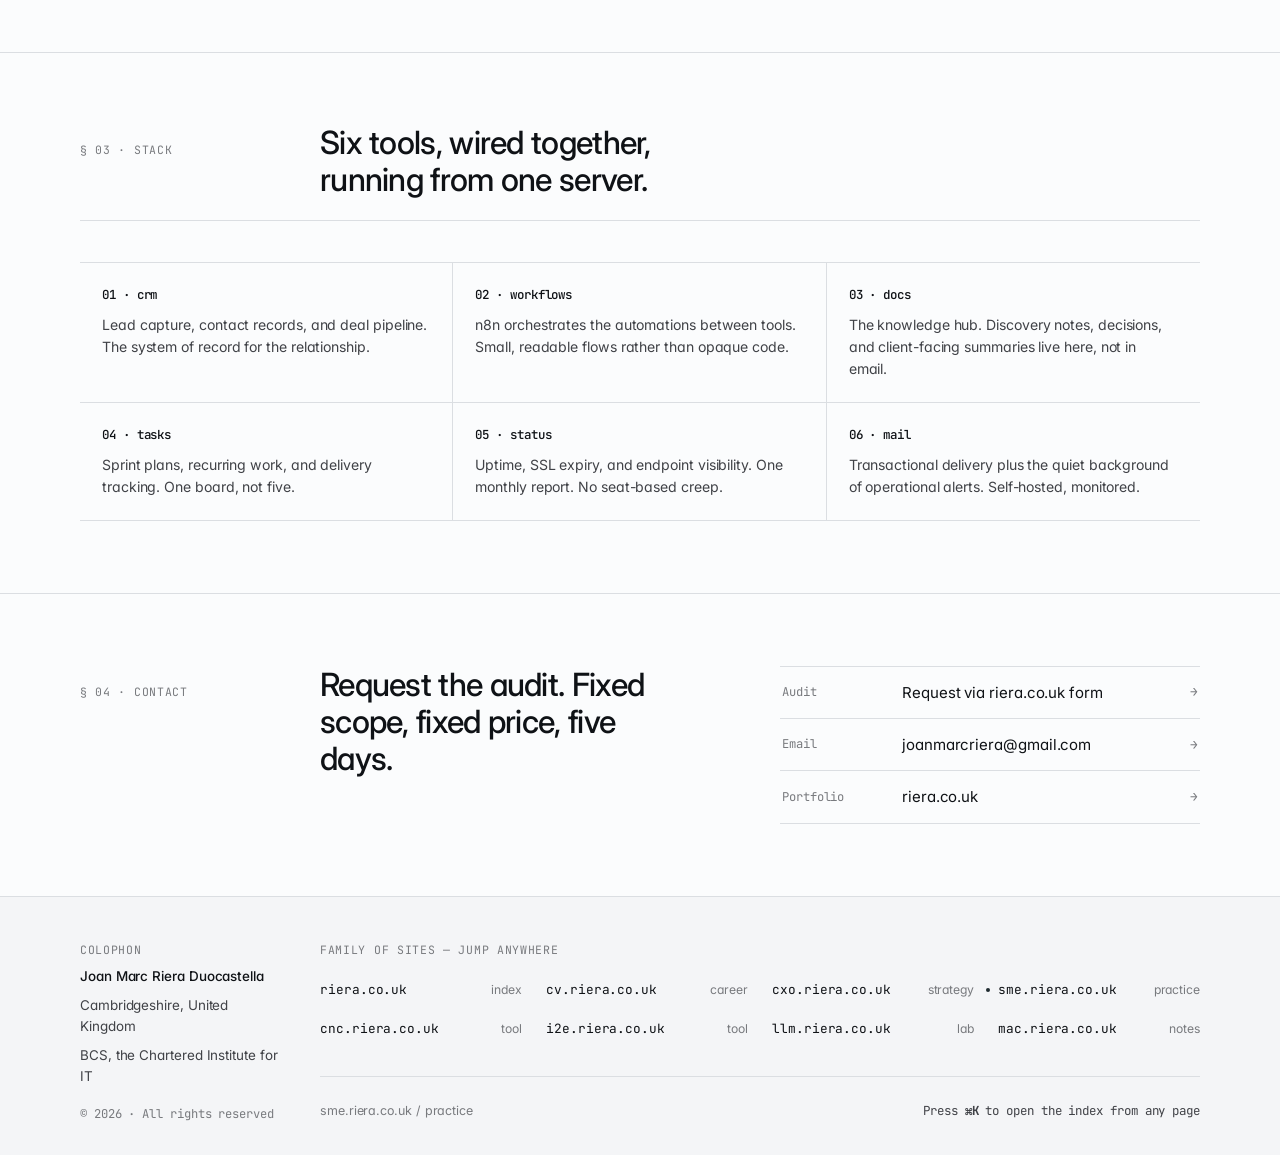
==== commit bf6c74e9: "Update brand mark to MR" ====
--- a/index.html
+++ b/index.html
@@ -21,7 +21,7 @@
 <header class="chrome-top">
     <div class="inner">
         <a class="brand" href="https://riera.co.uk/">
-            <span class="mark">JR</span>
+            <span class="mark">MR</span>
             <span>sme.riera.co.uk</span>
             <span class="sub">/ practice</span>
         </a>
